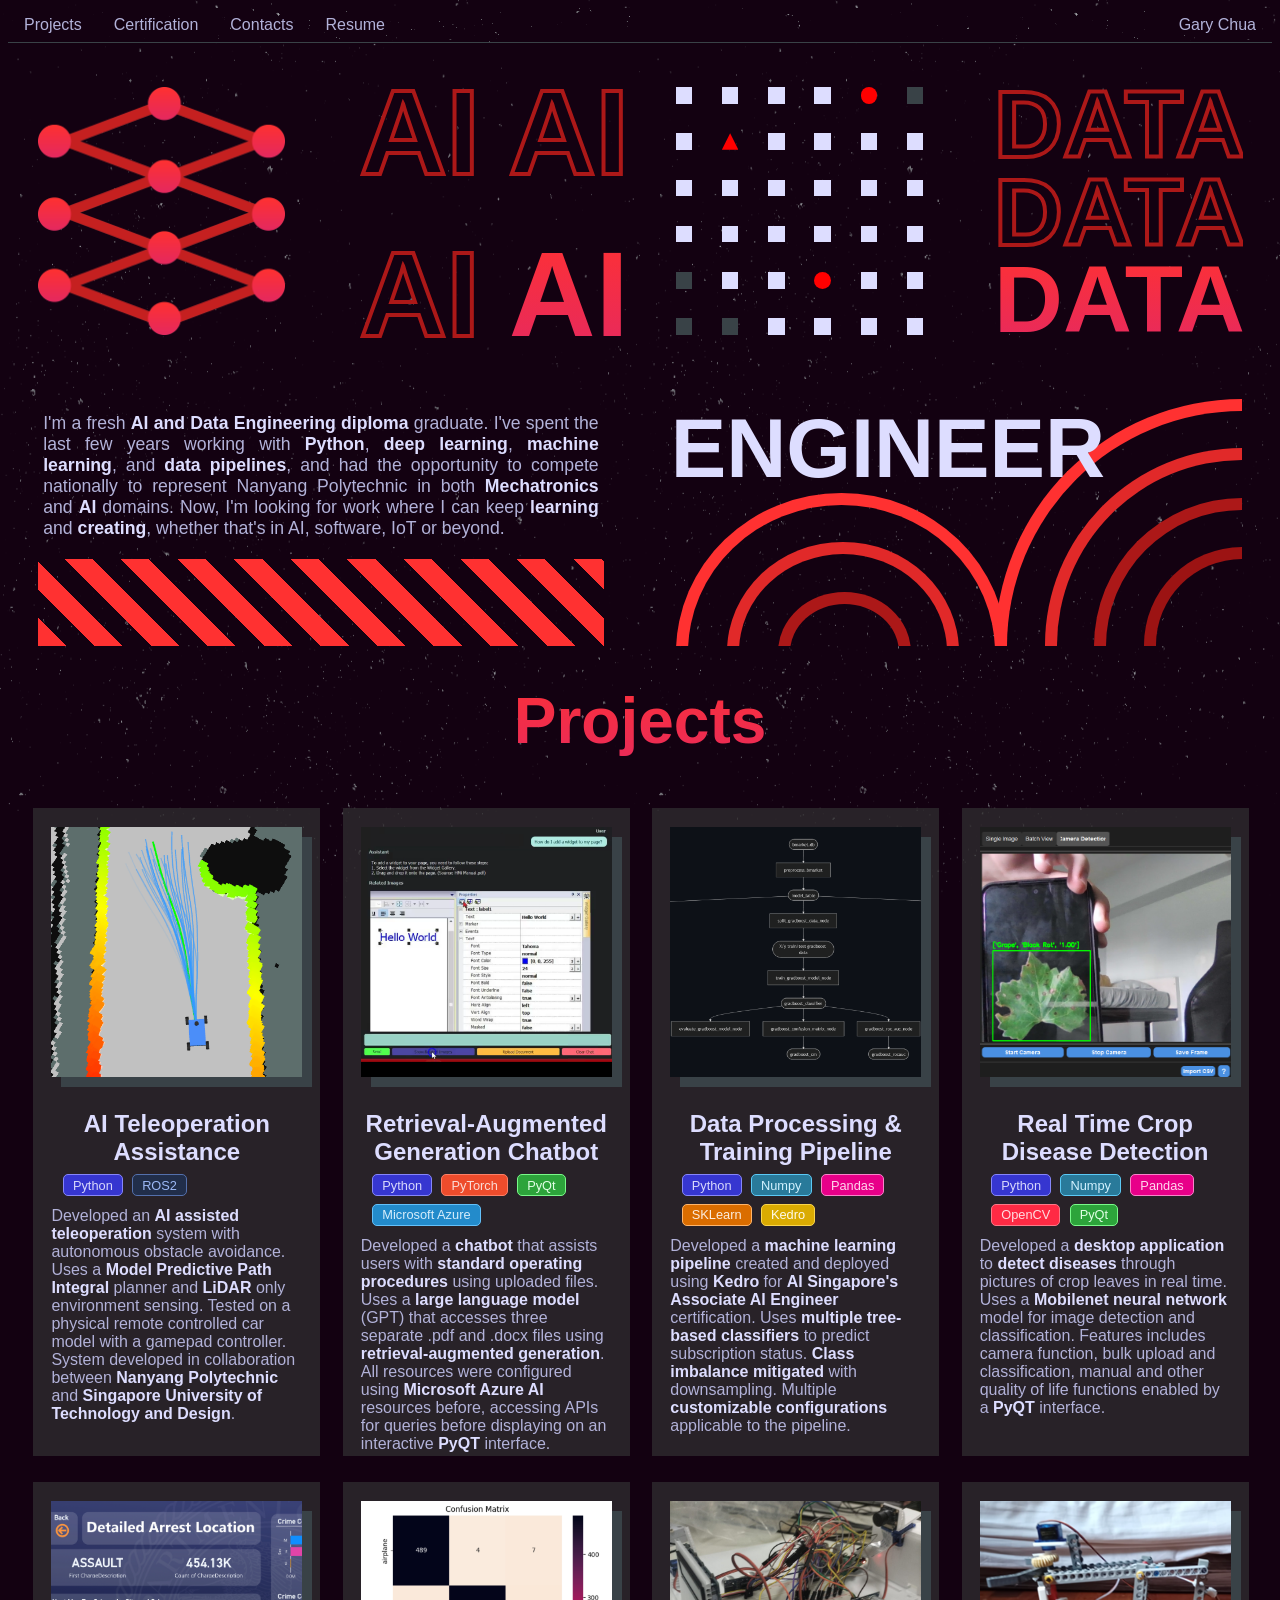
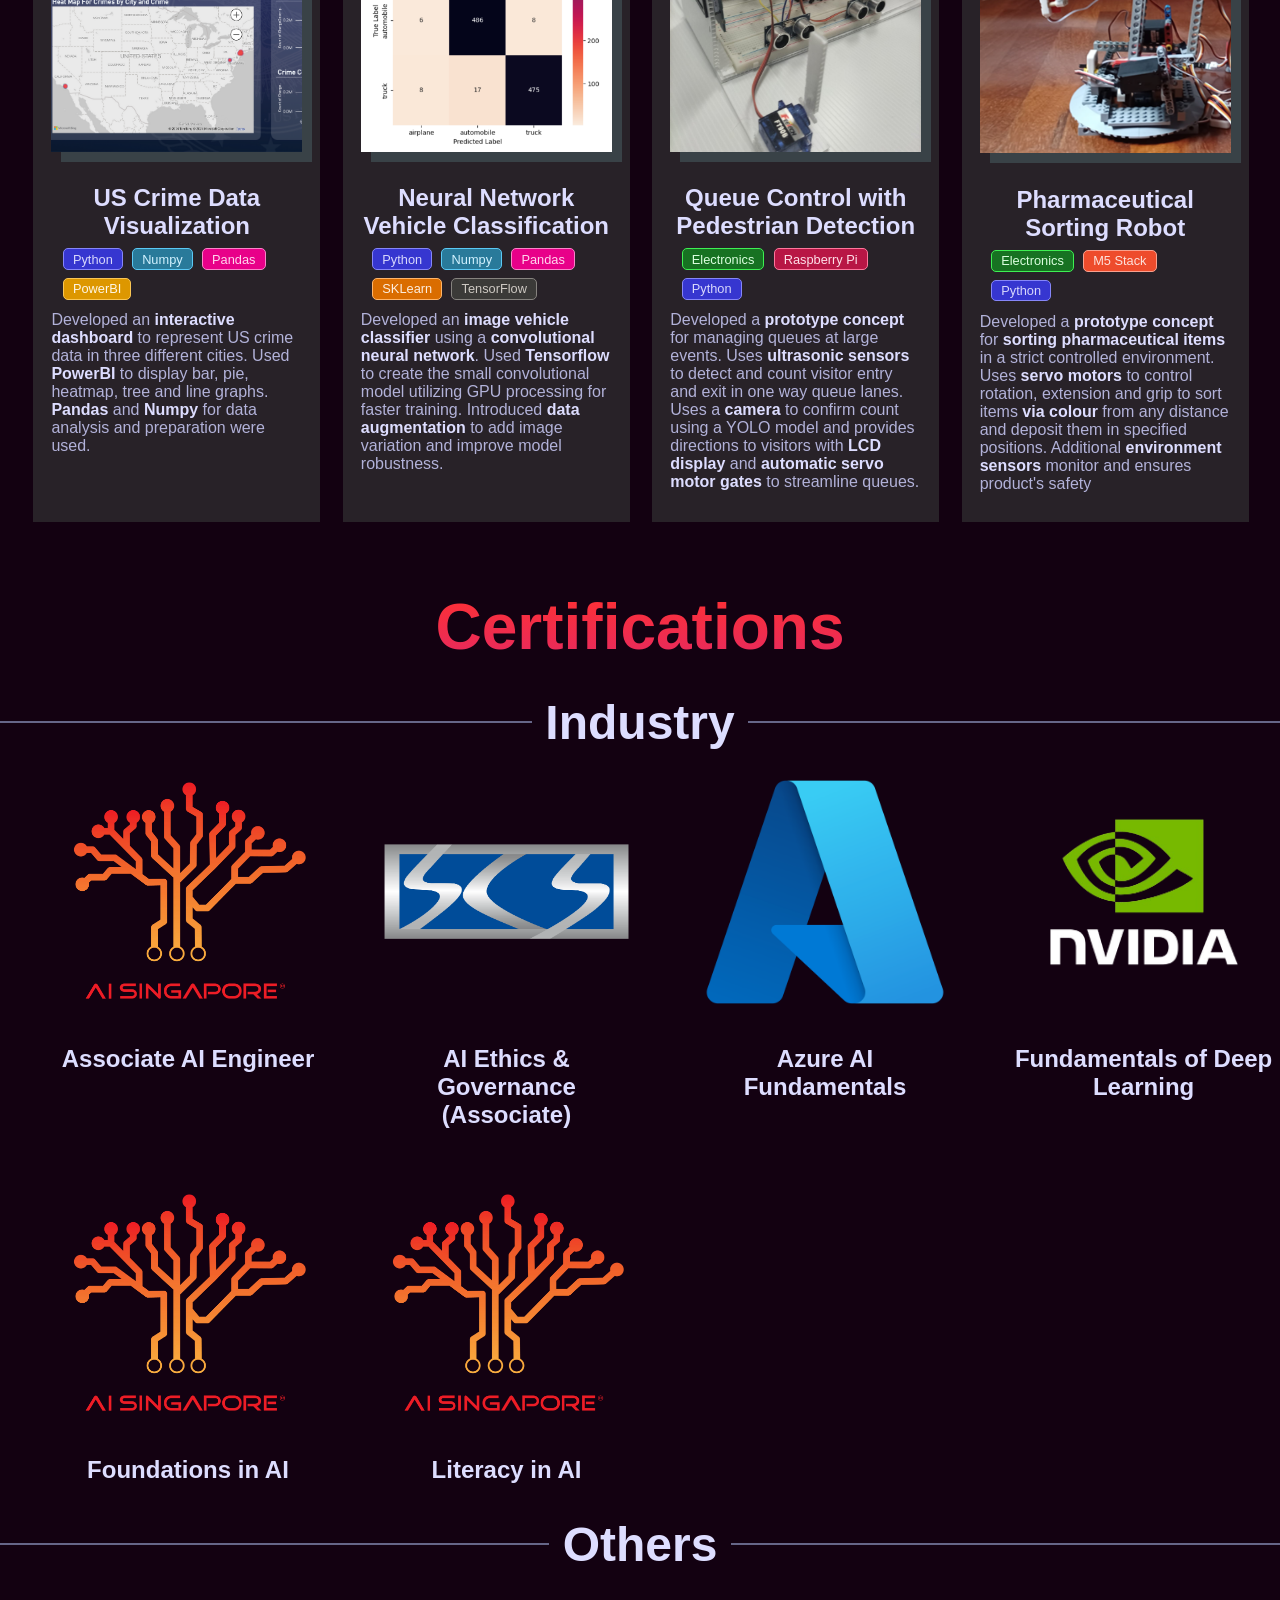
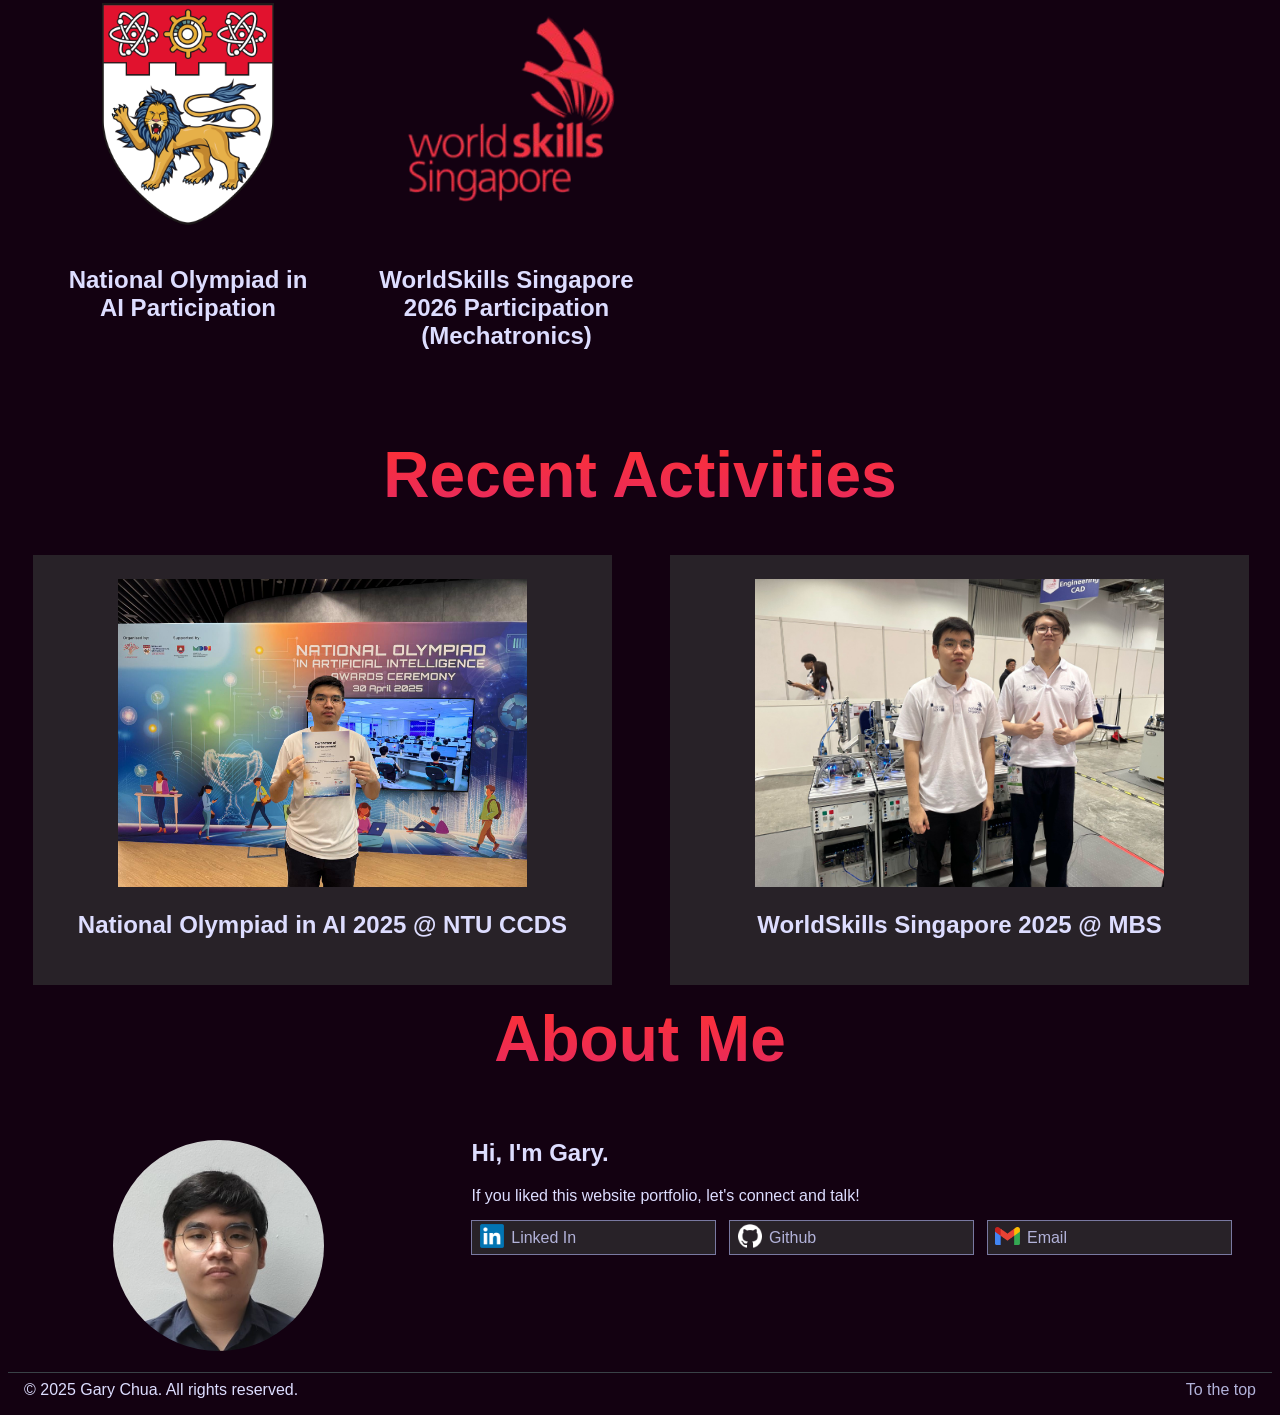
==== index.html @ f2dd89a0 "Fix non functional animations 2" ====
<!DOCTYPE html>
<html lang="en">
<head>
    <meta charset="UTF-8">
    <meta name="viewport" content="width=device-width, initial-scale=1.0">
    <link rel="stylesheet" type="text/css" href="https://Gary1E2.github.io/css/style.css">
    <title>Portfolio</title>
</head>
<body>
    <!-- ========== MENU ========== -->
    <header>
        <ul>
            <li><a href="#projects">Projects</a></li>
            <li><a href="#certification">Certification</a></li>
            <li><a href="#about">Contacts</a></li>
            <li><a href="Resume.pdf">Resume</a></li>
            <li class="nav-decor">Gary Chua</li>
        </ul>
    </header>

    <!-- ========== LANDING ========== -->
    <section class="landing" id="toppage">
        <div class="landing-square">
            <img src="assets/AIDataLogo.png" alt="Custom AI and data logo">
        </div>

        <div class="landing-square">
            <div><b>AI</b><b> AI</b></div>
            <div><b>AI</b><b class="red-letter-fill"> AI</b></div>
        </div>

        <div class="landing-square">
            <div></div><div></div><div></div><div></div><div></div><div></div>
            <div></div><div></div><div></div><div></div><div></div><div></div>
            <div></div><div></div><div></div><div></div><div></div><div></div>
            <div></div><div></div><div></div><div></div><div></div><div></div>
            <div></div><div></div><div></div><div></div><div></div><div></div>
            <div></div><div></div><div></div><div></div><div></div><div></div>
        </div>

        <div class="landing-square">
            <div><b>DATA</b></div>
            <div><b>DATA</b></div>
            <div><b class="red-letter-fill">DATA</b></div>
        </div>

        <div class="landing-rect statement-rect">
            <div class="statement">
                <!-- I'M A FRESH AI AND DATA ENGINEERING DIPLOMA GRADUATE. I've SPENT THE LAST FEW YEARS WORKING WITH PYTHON,
                DEEP LEARNING, MACHINE LEARNING, AND DATA PIPELINES, AND HAD THE OPPORTUNITY TO COMPETE NATIONALLY TO REPRESENT
                NANYANG POLYTECHNIC IN BOTH MECHATRONICS AND AI DOMAINS. NOW, I'M LOOKING FOR WORK WHERE I CAN KEEP LEARNING AND
                CREATING WHETHER THAT'S IN AI, SOFTWARE, IOT OR BEYOND. -->
                I'm a fresh <b>AI and Data Engineering diploma</b> graduate. I've spent the last few years 
                working with <b>Python</b>, <b>deep learning</b>, <b>machine learning</b>, and <b>data 
                pipelines</b>, and had the opportunity to compete nationally to represent Nanyang Polytechnic 
                in both <b>Mechatronics</b> and <b>AI</b> domains. Now, I'm looking for work where I can keep 
                <b>learning</b> and <b>creating</b>, whether that's in AI, software, IoT or beyond.
            </b>
            </div>
            <div class="red-striped"></div>
        </div>

        <div class="landing-rect title-rect">
            <div class="title">
                <b>ENGINEER</b>
            </div>
            <div class="red-circle-large"></div>
            <div class="red-circle-large"></div>
            <div class="red-circle-large"></div>
            <div class="red-circle-large"></div>

            <div class="red-circle-small"><div></div></div>
            <div class="red-circle-small"><div></div></div>
            <div class="red-circle-small"><div></div></div>
        </div>
    </section>

    <!-- ========== PROJECTS ========== -->
    <h1 class="project-header" id="projects">Projects</h1>
    <section class="project-list">
        <div class="project-card">
            <div class="card-img">
                <img src="assets/SUTDProject.png" alt="project x">
            </div>
            <h2>
                AI Teleoperation Assistance
            </h2>
            <div class=skill-list>
                <div class="python">Python</div>
                <div class="ros2">ROS2</div>
            </div>
            <div class="card-desc">
                Developed an <b>AI assisted teleoperation</b> system with autonomous obstacle avoidance. 
                Uses a <b>Model Predictive Path Integral</b> planner and <b>LiDAR</b> only environment sensing. 
                Tested on a physical remote controlled car model with a gamepad controller. 
                System developed in collaboration between <b>Nanyang Polytechnic</b> and <b>Singapore University 
                of Technology and Design</b>. 
            </div>
        </div>

        <div class="project-card">
            <div class="card-img">
                <img src="assets/AIEPProject.png" alt="project x">
            </div>
            <h2>
                Retrieval-Augmented Generation Chatbot
            </h2>
            <div class=skill-list>
                <div class="python">Python</div>
                <div class="torch">PyTorch</div>
                <div class="pyqt">PyQt</div>
                <div class="azure">Microsoft Azure</div>
            </div>
            <div class="card-desc">
                Developed a <b>chatbot</b> that assists users with <b>standard operating procedures</b> using uploaded 
                files. Uses a <b>large language model</b> (GPT) that accesses three separate .pdf and 
                .docx files using <b>retrieval-augmented generation</b>. All resources were 
                configured using <b>Microsoft Azure AI</b> resources before, accessing APIs for queries 
                before displaying on an interactive <b>PyQT</b> interface.
            </div>
        </div>

        <div class="project-card">
            <div class="card-img">
                <img src="assets/CAIEProject.png" alt="project x">
            </div>
            <h2>
                Data Processing & Training Pipeline
            </h2>
            <div class=skill-list>
                <div class="python">Python</div>
                <div class="numpy">Numpy</div>
                <div class="pandas">Pandas</div>
                <div class="sklearn">SKLearn</div>
                <div class="kedro">Kedro</div>
            </div>
            <div class="card-desc">
                Developed a <b>machine learning pipeline</b> created and deployed using <b>Kedro</b> for <b>AI Singapore's 
                Associate AI Engineer</b> certification. Uses <b>multiple tree-based classifiers</b> to predict 
                subscription status. <b>Class imbalance mitigated</b> with downsampling. Multiple <b>customizable 
                configurations</b> applicable to the pipeline.
            </div>
        </div>

        <div class="project-card">
            <div class="card-img">
                <img src="assets/CVProject.png" alt="project x">
            </div>
            <h2>
                Real Time Crop Disease Detection
            </h2>
            <div class=skill-list>
                <div class="python">Python</div>
                <div class="numpy">Numpy</div>
                <div class="pandas">Pandas</div>
                <div class="opencv">OpenCV</div>
                <div class="pyqt">PyQt</div>
            </div>
            <div class="card-desc">
                Developed a <b>desktop application</b> to <b>detect diseases</b> through pictures of crop leaves in real time. 
                Uses a <b>Mobilenet neural network</b> model for image detection and classification. Features includes camera function, 
                bulk upload and classification, manual and other quality of life functions enabled by a <b>PyQT</b> interface.
            </div>
        </div>

        <div class="project-card">
            <div class="card-img">
                <img src="assets/DPVProject.png" alt="project x">
            </div>
            <h2>
                US Crime Data Visualization
            </h2>
            <div class=skill-list>
                <div class="python">Python</div>
                <div class="numpy">Numpy</div>
                <div class="pandas">Pandas</div>
                <div class="powerbi">PowerBI</div>
            </div>
            <div class="card-desc">
                Developed an <b>interactive dashboard</b> to represent US crime data in three different cities. Used <b>PowerBI</b> to 
                display bar, pie, heatmap, tree and line graphs. <b>Pandas</b> and <b>Numpy</b> for data analysis and preparation were 
                used.
            </div>
        </div>

        <div class="project-card">
            <div class="card-img">
                <img src="assets/DLProject.png" alt="project x">
            </div>
            <h2>
                Neural Network Vehicle Classification
            </h2>
            <div class=skill-list>
                <div class="python">Python</div>
                <div class="numpy">Numpy</div>
                <div class="pandas">Pandas</div>
                <div class="sklearn">SKLearn</div>
                <div class="tensor">TensorFlow</div>
            </div>
            <div class="card-desc">
                Developed an <b>image vehicle classifier</b> using a <b>convolutional neural network</b>. Used <b>Tensorflow</b> to 
                create the small convolutional model utilizing GPU processing for faster training. Introduced <b>data augmentation</b>  
                to add image variation and improve model robustness.
            </div>
        </div>

        <div class="project-card">
            <div class="card-img">
                <img src="assets/IOTAProject.jpeg" alt="project x">
            </div>
            <h2>
                Queue Control with Pedestrian Detection
            </h2>
            <div class=skill-list>
                <div class="electronics">Electronics</div>
                <div class="raspberrypi">Raspberry Pi</div>
                <div class="python">Python</div>
            </div>
            <div class="card-desc">
                Developed a <b>prototype concept</b> for managing queues at large events. Uses <b>ultrasonic sensors</b> to detect 
                and count visitor entry and exit in one way queue lanes. Uses a <b>camera</b> to confirm count using a YOLO model and 
                provides directions to visitors with <b>LCD display</b> and <b>automatic servo motor gates</b> to streamline queues.
            </div>
        </div>

        <div class="project-card">
            <div class="card-img">
                <img src="assets/EExploreProject.png" alt="project x">
            </div>
            <h2>
                Pharmaceutical Sorting Robot
            </h2>
            <div class=skill-list>
                <div class="electronics">Electronics</div>
                <div class="m5stack">M5 Stack</div>
                <div class="python">Python</div>
            </div>
            <div class="card-desc">
                Developed a <b>prototype concept</b> for <b>sorting pharmaceutical items</b> in a strict controlled environment. Uses 
                <b>servo motors</b> to control rotation, extension and grip to sort items <b>via colour</b> from any distance and deposit 
                them in specified positions. Additional <b>environment sensors</b> monitor and ensures product's safety
            </div>
        </div>
    </section>

    <!-- ========== CERTIFICATES ========== -->
    <h1 class="cert-header" id="certification">Certifications</h1>

    <h4 class="cert-header2"> Industry </h4>
    <section class="cert-list">
        <div class="cert">
            <div class="cert-img"><img src="assets/AISingaporeLogo.png" alt="AI Singapore Logo"></div>
            <h2 class="cert-name">Associate AI Engineer</h2>
        </div>
        <div class="cert">
            <div class="cert-img"><img src="assets/SCSLogo.png" alt="Singapore Computer Society Logo"></div>
            <h2 class="cert-name">AI Ethics & Governance (Associate)</h2>
        </div>
        <div class="cert">
            <div class="cert-img"><img src="assets/MicrosoftAzureLogo.png" alt="Microsoft Azure Logo"></div>
            <h2 class="cert-name">Azure AI Fundamentals</h2>
        </div>
        <div class="cert">
            <div class="cert-img"><img src="assets/NvidiaLogo.png" alt="Nvidia Logo"></div>
            <h2 class="cert-name">Fundamentals of Deep Learning</h2>
        </div>
        <div class="cert">
            <div class="cert-img"><img src="assets/AISingaporeLogo.png" alt="AI Singapore Logo"></div>
            <h2 class="cert-name">Foundations in AI</h2>
        </div>
        <div class="cert">
            <div class="cert-img"><img src="assets/AISingaporeLogo.png" alt="AI Singapore Logo"></div>
            <h2 class="cert-name">Literacy in AI</h2>
        </div>
    </section>

    <h4 class="cert-header2"> Others </h4>
    <section class="cert-list">
        <div class="cert">
            <div class="cert-img"><img src="assets/NTULogo.png" alt="Nanyang Technological University Logo"></div>
            <h2 class="cert-name">National Olympiad in AI Participation</h2>
        </div>
        <div class="cert">
            <div class="cert-img"><img src="assets/WSSLogo.png" alt="WorldSkills Singapore Logo"></div>
            <h2 class="cert-name">WorldSkills Singapore 2026 Participation (Mechatronics)</h2>
        </div>
    </section>

    <h1 class="activity-header" id="Events">Recent Activities</h1>
    <section class="activities">
        <div class="activity">
            <div class="activity-img"><img src="assets/NOAI2025.jpg" alt="National Olympiad in AI Photo Taking"></div>
            <h2 class="activity-name">National Olympiad in AI 2025 @ NTU CCDS</h2>
        </div>
        <div class="activity">
            <div class="activity-img"><img src="assets/WSS2025.jpeg" alt="WorldSkills Singapore 2025 Photo Taking"></div>
            <h2 class="activity-name">WorldSkills Singapore 2025 @ MBS</h2>
        </div>
    </section>

    <!-- ========== ABOUT ME ========== -->
    <h1 class="about-header" id="about">About Me</h1>
    <section class="about">
        <div class="face"><div class="face-img"><img src='assets/Gary.jpeg' alt="My face :>"></div></div>
        <div class="personal">
            <div><h1>Hi, I'm Gary.</h1>
            If you liked this website portfolio, let's connect and talk!
            </div>
            <div class="contacts">
                <div class="contact">
                    <a href="https://www.linkedin.com/in/gary-chua-73b66030a/"><div class="contact-item">
                        <div class="contact-img"><img src="assets/LinkedInLogo.png" alt="My LinkedIn Profile"></div>
                        <div class="contact-info">Linked In</div>
                    </div></a>
                </div>
                <div class="contact">
                    <a href="https://github.com/Gary1E2"><div class="contact-item">
                        <div class="contact-img"><img src="assets/GithubLogo.png" alt="My Github Profile"></div>
                        <div class="contact-info">Github</div>
                    </div></a>
                </div>
                <div class="contact">
                    <a href="mailto:1e2.gary.chua@gmail.com"><div class="contact-item">
                        <div class="contact-img"><img src="assets/GmailLogo.png" alt="My Email"></div>
                        <div class="contact-info">Email</div>
                    </div></a>
                </div>
            </div>
        </div>
    </section>

    <!-- ========== FOOTER ========== -->
    <footer>
        <ul>
            <li class="nav-decor">© 2025 Gary Chua. All rights reserved.</li>
            <li><a href="#toppage">To the top</a></li>
        </ul>
    </footer>
</body>
</html>
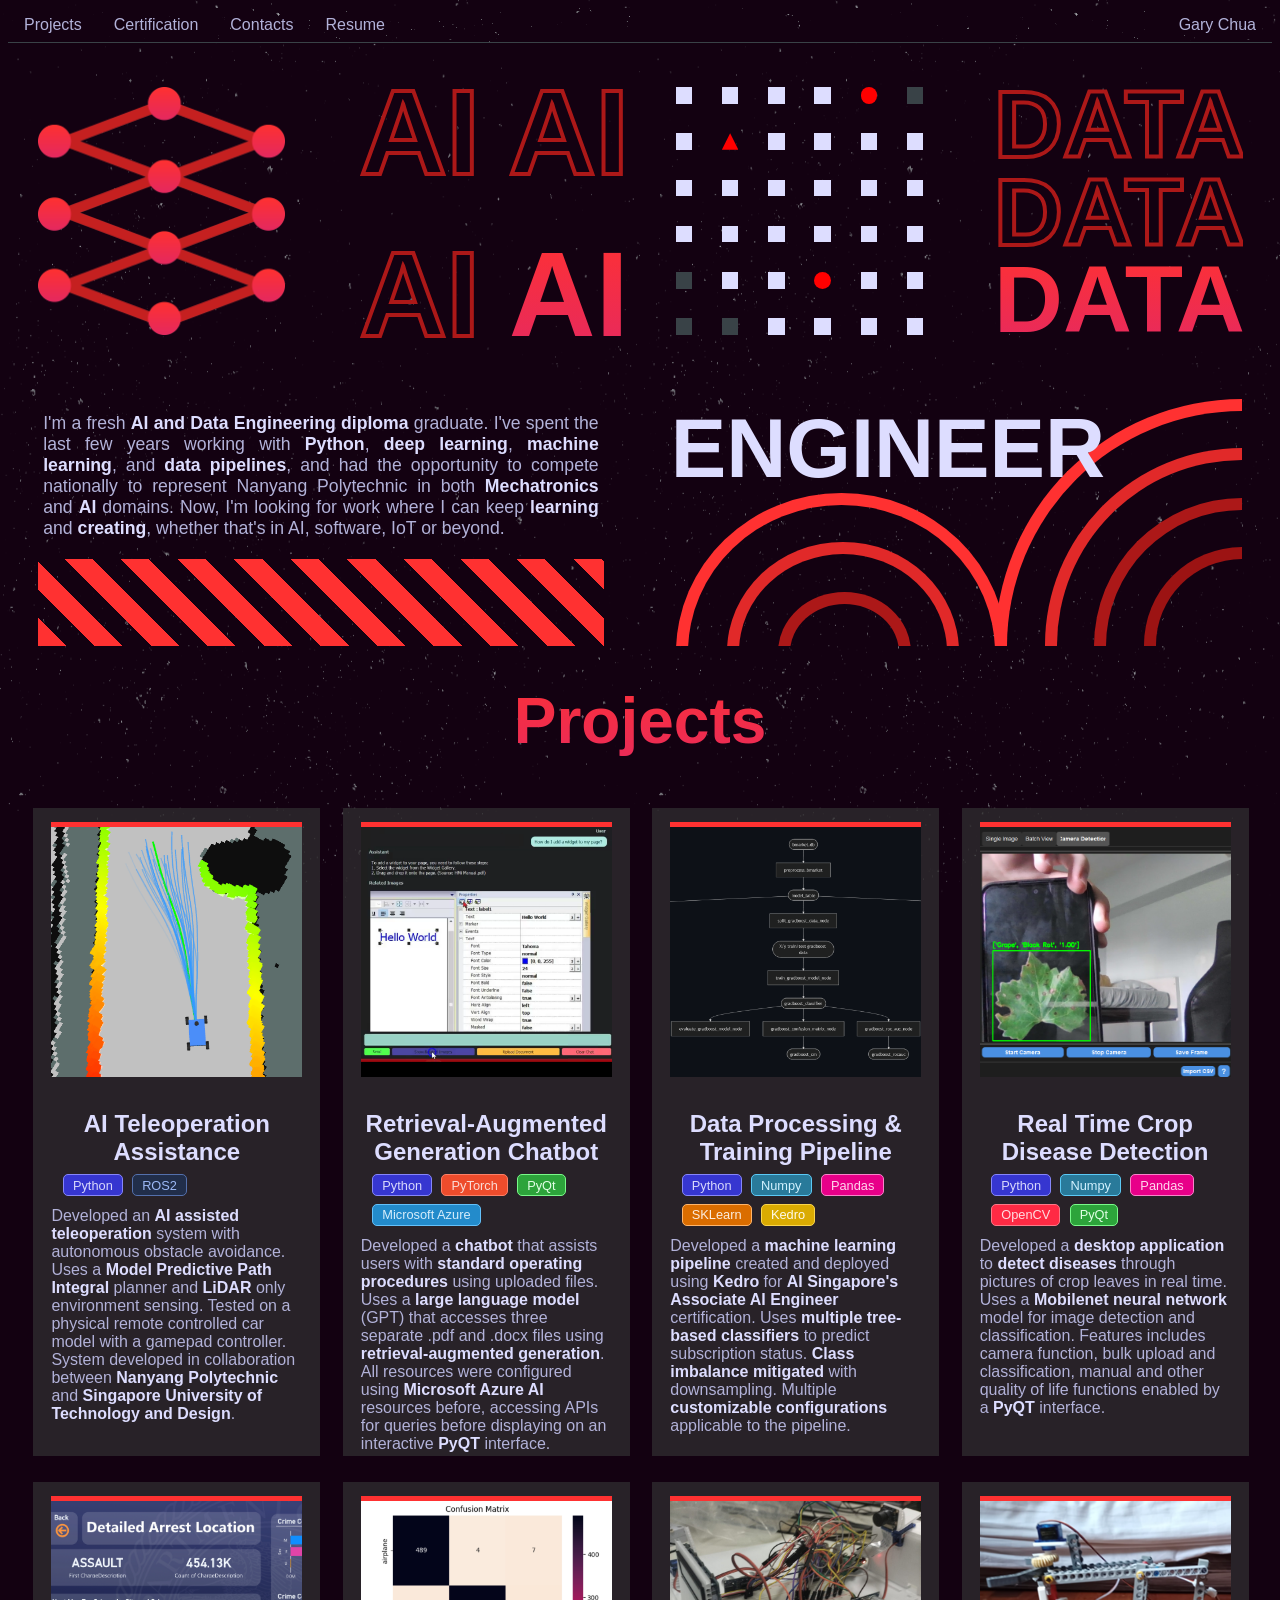
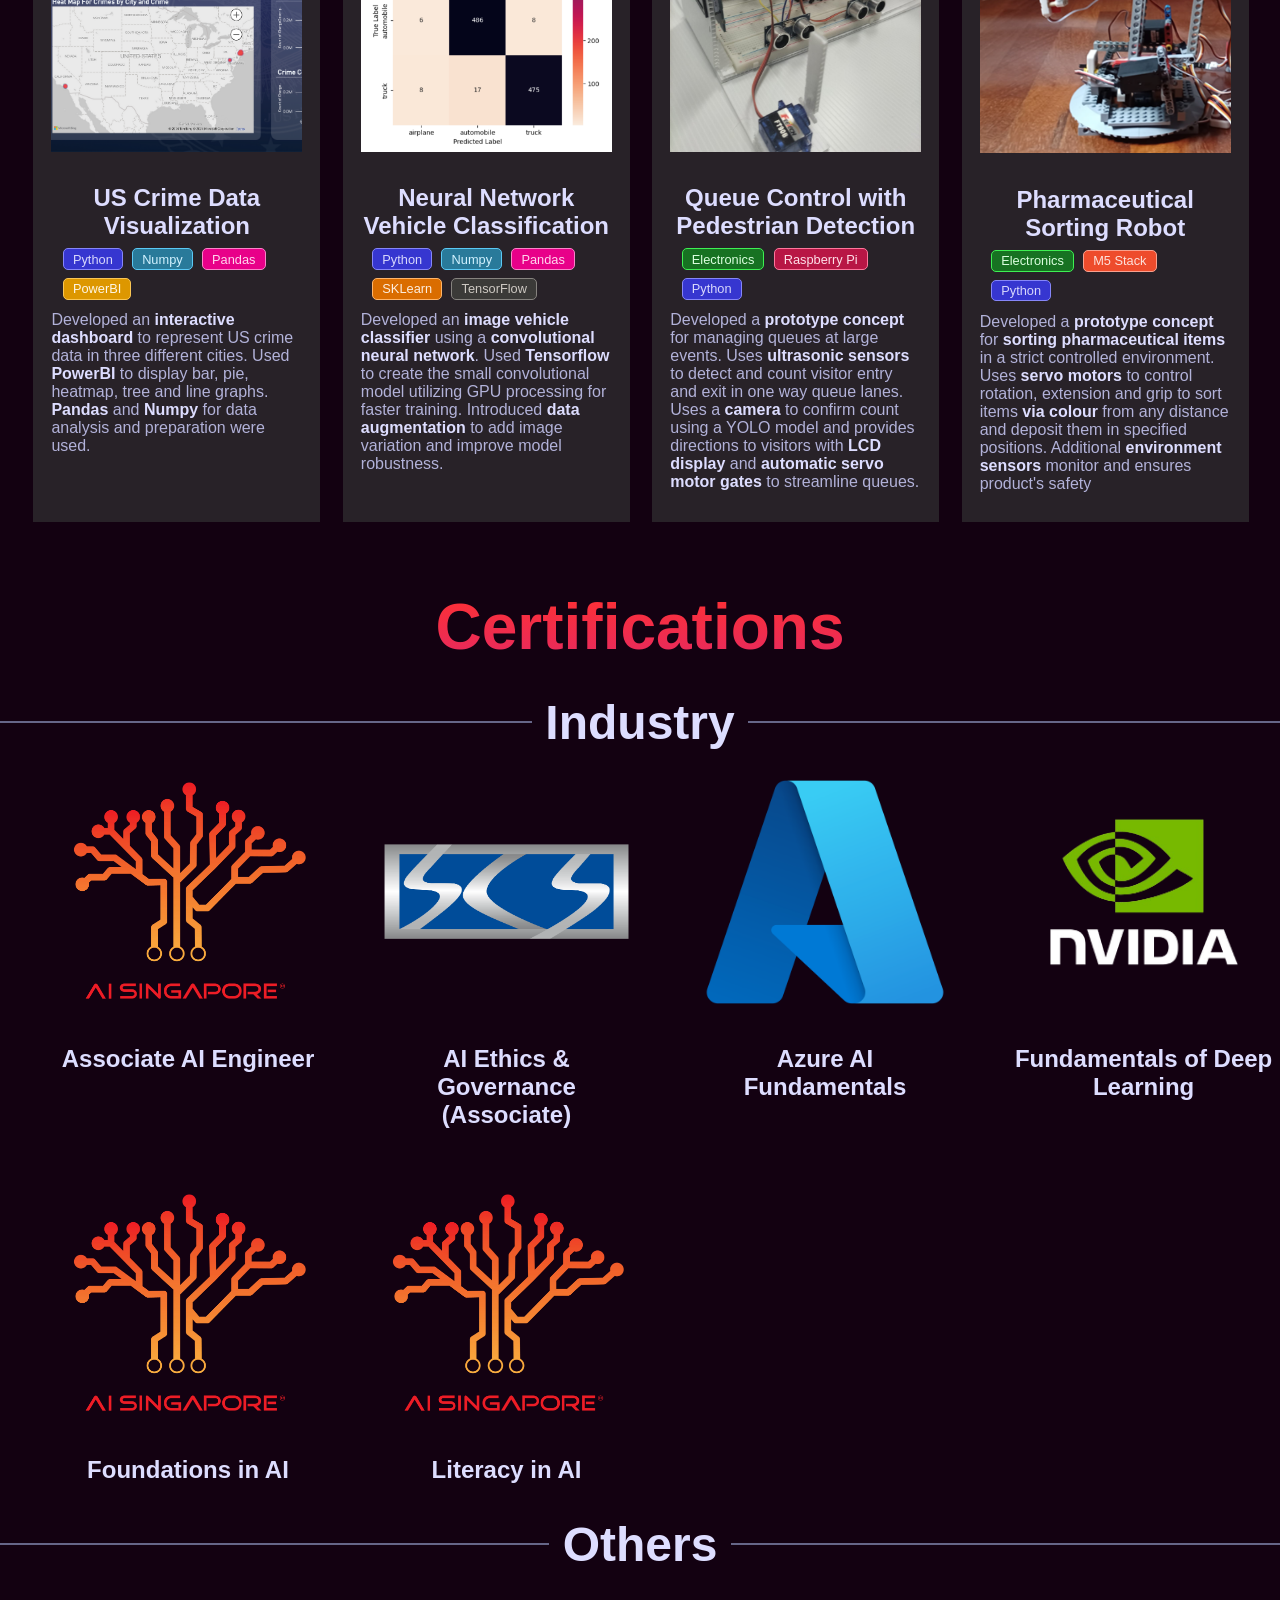
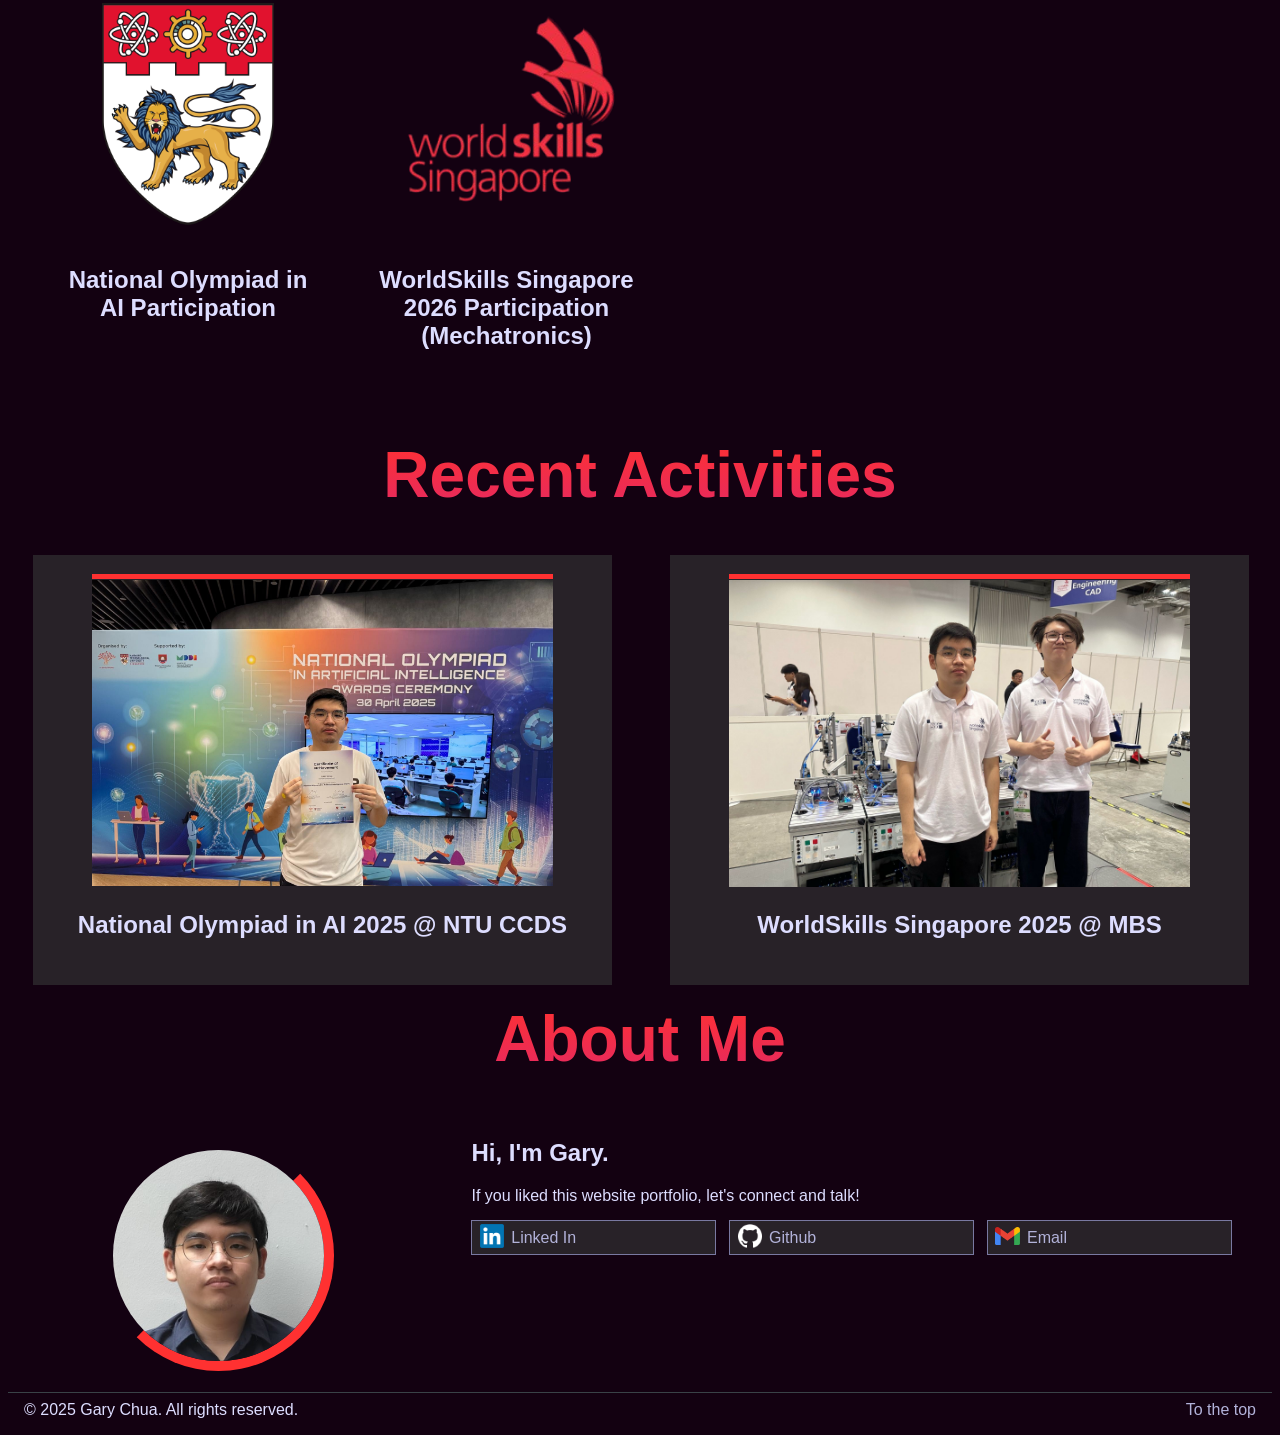
==== commit da97173f: "Modify visual elements, Add new animations" ====
--- a/index.html
+++ b/index.html
@@ -3,7 +3,7 @@
 <head>
     <meta charset="UTF-8">
     <meta name="viewport" content="width=device-width, initial-scale=1.0">
-    <link rel="stylesheet" type="text/css" href="https://Gary1E2.github.io/css/style.css">
+    <link rel="stylesheet" type="text/css" href="css/style.css">
     <title>Portfolio</title>
 </head>
 <body>
--- a/css/style.css
+++ b/css/style.css
@@ -0,0 +1,819 @@
+* {
+    font-family: Helvetica, sans-serif, Arial;
+}
+
+@keyframes animatedBackground {
+	0% {
+		background-position: 0% 0%
+	}
+	100% {
+		background-position: 100vw -100vw
+	}
+}
+
+body {
+    padding: 0 0 0 0;
+    background: url('../assets/stardust.png') repeat #130111;
+    background-repeat: round;
+    background-attachment: fixed;
+    color: #DDDDFF;
+    overflow-x: hidden;
+    animation: animatedBackground 100s infinite linear;
+    /* border: red 1px dashed; */
+}
+
+/* ========== STYLE THIS LATER ========== */
+h1 {
+    text-align: center;
+}
+
+/* ========== HEADER ========== */
+header {
+    position: sticky;
+    background: url('../assets/stardust.png') repeat #130111;
+    animation: animatedBackground 100s infinite linear;
+    /* background-attachment: fixed; */
+    z-index: 1;
+    top: 0;
+}
+
+header ul {
+    list-style-type: none;
+    margin: 0;
+    padding: 0;
+    display: flex;
+    border-bottom: 1px #394247 solid;
+}
+
+header ul li {
+    /* border: 1px green solid; */
+    color: #b2b2d9;
+}
+
+header ul li:last-child {
+    margin-left: auto;
+    /* border: pink 1px dashed; */
+}
+
+header ul li a {
+    display: block;
+    padding: 0.5em 1em;
+    text-decoration: none;
+    transition: all 0.3s ease;
+    color: #b2b2d9;
+}
+
+header ul li a:hover {
+    transition: all 0.3s ease;
+    background-color: #aa313155;
+}
+
+.nav-decor {
+    padding: 0.5em 1em;
+}
+
+/* ========== LANDING ========== */
+.landing {
+    /* border: red 1px dashed; */
+    padding: 0;
+    height: auto;
+    place-content: center;
+    display: grid;
+    grid-template-columns: repeat(4, 1fr);
+    grid-template-rows: repeat(2, 1fr);
+    padding: 6% 3%;
+    gap: 12% 6%;
+}
+
+.landing-square {
+    /* border: green 1px solid; */
+    width: 100%;
+    aspect-ratio: 1 / 1;
+}
+
+.red-letter-fill {
+    color: #ff3131;
+    background: linear-gradient(to top, #e52961, #ff3131); 
+    -webkit-text-fill-color: transparent; 
+    -webkit-background-clip: text;
+}
+
+@keyframes landingdown {
+  from {
+    transform: translateY(-200%);
+  }
+  to {
+    transform: translateX(0);
+  }
+}
+
+@keyframes landingup {
+  from {
+    transform: translateY(100%);
+    opacity: 0;
+  }
+  to {
+    transform: translateX(0);
+  }
+}
+
+@keyframes landingright {
+  from {
+    transform: translateX(-200%);
+  }
+  to {
+    transform: translateX(0);
+  }
+}
+
+@keyframes landingleft {
+  from {
+    transform: translateX(200%);
+  }
+  to {
+    transform: translateX(0);
+  }
+}
+
+/* ===== (SQR 1) LOGO ===== */
+.landing-square:nth-child(1) {
+    object-fit: contain;
+    animation: landingright 0.5s ease;
+    animation-delay: 2.5s;
+    animation-fill-mode: backwards;
+}
+
+.landing-square:nth-child(1) img {
+    width: 100%;
+    display: block;
+}
+
+/* ===== (SQR 2) AI ===== */
+.landing-square:nth-child(2) b:not(.red-letter-fill) {
+    color:#9c1313;
+    -webkit-text-fill-color: #00000000;
+    -webkit-text-stroke: 4px #ac1818;
+}
+
+.landing-square:nth-child(2) {
+    container-type: inline-size;
+    display: grid;
+    grid-template-rows: auto;
+    row-gap: 28%;
+    animation: landingdown 0.5s ease;
+    animation-delay: 0.5s;
+    animation-fill-mode: backwards;
+}
+
+.landing-square:nth-child(2) div {
+    text-align: justify;
+    font-size: 48.5cqi;
+    /* overflow: hidden; */
+    word-spacing: -15%;
+    text-indent: 1%;
+    line-height: 76%;
+    white-space: nowrap;
+}
+
+/* ===== (SQR 3) GRID ===== */
+.landing-square:nth-child(3) {
+    /* border: green 1px solid; */
+    display: grid;
+    grid-template-columns: repeat(6, 1fr);
+    grid-template-rows: repeat(6, 1fr);
+    gap: 12%;
+    animation: landingdown 0.5s ease;
+    animation-delay: 3s;
+    animation-fill-mode: backwards;
+}
+
+.landing-square:nth-child(3) div {
+    background-color: #DDDDFF;
+}
+
+.landing-square:nth-child(3) div:nth-child(5) {
+    background-color: red;
+    border-radius: 100%;
+}
+
+.landing-square:nth-child(3) div:nth-child(8) {
+    background-color: red;
+    clip-path: polygon(50% 0%, 0% 100%, 100% 100%);
+}
+
+.landing-square:nth-child(3) div:nth-child(28) {
+    background-color: red;
+    border-radius: 100%;
+}
+
+.landing-square:nth-child(3) div:nth-child(6) { background-color: #394247; }
+.landing-square:nth-child(3) div:nth-child(25) { background-color: #394247; }
+.landing-square:nth-child(3) div:nth-child(31) { background-color: #394247; }
+.landing-square:nth-child(3) div:nth-child(32) { background-color: #394247; }
+
+/* ===== (SQR 4) DATA ===== */
+.landing-square:nth-child(4) {
+    container-type: inline-size;
+    display: grid;
+    grid-template-rows: auto;
+    row-gap: 6%;
+    animation: landingup 0.5s ease;
+    animation-delay: 1s;
+    animation-fill-mode: backwards;
+}
+
+.landing-square:nth-child(4) div {
+    text-align: justify;
+    font-size: 38.5cqi;
+    overflow: hidden;
+    text-indent: -2%;
+    line-height: 78%;
+}
+
+.landing-square:nth-child(4) b:not(.red-letter-fill) {
+    color:#9c1313;
+    -webkit-text-fill-color: #00000000;
+    -webkit-text-stroke: 4px #ac1818;
+}
+
+/* ===== (RECT 1) STATEMENT ====== */
+.statement-rect {
+    animation: landingright 0.5s ease;
+    animation-delay: 2s;
+    animation-fill-mode: backwards;
+}
+
+.landing-rect {
+    /* border: green 1px solid; */
+    width: 100%;
+    grid-column: span 2;
+    aspect-ratio: 103 / 45;
+    position: relative;
+    object-fit: cover;
+}
+
+.statement {
+    padding: 2.5% 2%;
+    /* border: green 1px dashed; */
+    font-size: 1.38cqi;
+    text-align: justify;
+    margin: 0 -1% 0 -1%;
+    color: #b2b2d9;
+}
+
+.statement b {
+    color: #DDDDFF;
+}
+
+.red-striped {
+    /* border: green 1px dashed; */
+    background: repeating-linear-gradient(
+        45deg,
+        #ff3131,
+        #ff3131 20px,
+        transparent 20px,
+        transparent 40px
+    );
+    height: 35%;
+    width: 100%;
+    position: absolute;
+    bottom: 0;
+    left: 0;
+
+}
+
+/* ===== (RECT 2) ENGINEER ====== */
+.title-rect {
+    animation: landingleft 0.5s ease;
+    animation-delay: 1.5s;
+    animation-fill-mode: backwards;
+}
+
+.title {
+    padding: 0.5% 2%;
+    position: relative;
+    /* border: green 1px dashed; */
+    font-size: 6.5cqi;
+    text-indent: -3%;
+    z-index: 1;
+}
+
+/* LARGE CIRCLES */
+.red-circle-large {
+    position: absolute;
+    aspect-ratio: 1 / 1;
+    border-top-left-radius: 100%;
+    right: 0;
+    bottom: 0;
+}
+
+:nth-child(1 of .red-circle-large) {
+    height: 95%;
+    border-top: #ff3131 12px solid;
+    border-left: #ff3131 12px solid;
+}
+
+:nth-child(2 of .red-circle-large) {
+    height: 75%;
+    border-top: #e12929 12px solid;
+    border-left: #e12929 12px solid;
+}
+
+:nth-child(3 of .red-circle-large) {
+    height: 55%;
+    border-top: #ac1818 12px solid;
+    border-left: #ac1818 12px solid;
+}
+
+:nth-child(4 of .red-circle-large) {
+    height: 35%;
+    border-top: #9c1313 12px solid;
+    border-left: #9c1313 12px solid;
+}
+
+/* SMALL CIRCLES */
+.red-circle-small {
+    position: absolute;
+    overflow: hidden;
+    bottom: 0;
+}
+
+:nth-child(1 of .red-circle-small) {
+    height: 62%;
+    right: 41.5%;
+}
+
+:nth-child(2 of .red-circle-small) {
+    height: 42%;
+    right: 50%;
+}
+
+:nth-child(3 of .red-circle-small) {
+    height: 22%;
+    right: 58.5%;
+}
+
+.red-circle-small div {
+    position: relative;
+    height: 200%;
+    aspect-ratio: 1 / 1;
+    border-top-left-radius: 100%;
+    border-top-right-radius: 100%;
+}
+
+:nth-child(1 of .red-circle-small) div {
+    border-top: #ff3131 12px solid;
+    border-left: #ff3131 12px solid;
+    border-right: #ff3131 12px solid;
+}
+
+:nth-child(2 of .red-circle-small) div {
+    border-top: #e12929 12px solid;
+    border-left: #e12929 12px solid;
+    border-right: #e12929 12px solid;
+}
+
+:nth-child(3 of .red-circle-small) div {
+    border-top: #ac1818 12px solid;
+    border-left: #ac1818 12px solid;
+    border-right: #ac1818 12px solid;
+}
+
+
+/* ========== PROJECTS ========== */
+/* ========================== FIX THE SPACING/MARGIN ========================== */
+.project-header {
+    color: #ff3131;
+    background: linear-gradient(to top, #e52961, #ff3131); 
+    -webkit-text-fill-color: transparent; 
+    -webkit-background-clip: text;
+    margin: -2.5% 0 2% 0;
+    padding: 2% 0;
+    font-size: 4em;
+}
+
+.project-list {
+    display: grid;
+    grid-template-columns: repeat(4, 1fr);
+    gap: 2%;
+    padding: 0 2% 2% 2%;
+    /* border: green 1px solid; */
+}
+
+.project-list b {
+    color: #DDDDFF;
+}
+
+.project-card {
+    /* border: green 1px solid; */
+    width: 100%;
+    overflow: hidden;
+    /* place-items: center; */
+    background: #333333AA;
+    border: #00000000 1.5px solid;
+    transition: all 0.3s ease;
+}
+    
+.project-card:hover {
+    transition: all 0.3s ease;
+    transform: translateY(-2%) translateX(-4%);
+    background: #77555555;
+    /* border: #aa3131 1.5px solid; */
+    box-shadow: #ff3131AA 5px 5px, #e12929AA 10px 10px;
+}
+
+.project-card h2 {
+    padding: 0 6%;
+}
+
+.card-img {
+    /* border: green 1px solid; */
+    padding: 6% 6% 3% 6%;
+    overflow: hidden;
+}
+
+.card-img img {
+    width: 100%;
+    box-shadow: 0 -5px #ff3131;
+    /* border: green 1px solid; */
+}
+
+.project-list div h2 {
+    /* border: green 1px solid; */
+    text-align: center;
+}
+
+.skill-list {
+    /* border: green 1px solid; */
+    display: flex;
+    flex-wrap: wrap;
+    gap: 0.5em 4%;
+    width: 80%;
+    margin: -4% auto 4% auto;
+}
+
+.skill-list div {
+    /* border: orange 1px solid; */
+    border-radius: 5px;
+    padding: 1% 4%;
+    font-size: 0.8em;
+}
+
+.python {
+    background-color: #3636d0;
+    border: 1.5px solid #8686f9;
+    color: #d8d8fc;
+}
+
+.numpy {
+    background-color: #297a9a;
+    border: 1.5px solid #5bc9f5;
+    color: #d2f2ff;
+}
+
+.pandas {
+    background-color: #e80089;
+    border: 1.5px solid #f984c9;
+    color: #ffd5ed;
+}
+
+.sklearn {
+    background-color: #da6d00;
+    border: 1.5px solid #ffb56a;
+    color: #fcedde;
+}
+
+.torch {
+    background-color: #ee4c2c;
+    border: 1.5px solid #fc8067;
+    color: #fadbd5;
+}
+
+.tensor {
+    background-color: #3b3a38;
+    border: 1.5px solid #86837f;
+    color: #cec9c3;
+}
+
+.pyqt {
+    background-color: #2da43b;
+    border: 1.5px solid #7afa89;
+    color: #e1ffe5;
+}
+
+.kedro {
+    background-color: #daab02;
+    border: 1.5px solid #fad54c;
+    color: #fffbec;
+}
+
+.opencv {
+    background-color: #ff2a44;
+    border: 1.5px solid #fc7988;
+    color: #ffdee2;
+}
+
+.ros2 {
+    background-color: #212e4a;
+    border: 1.5px solid #5470ac;
+    color: #9cb8f5;
+}
+
+.azure{
+    background-color: #238bcb;
+    border: 1.5px solid #64c1fa;
+    color: #d6edfb;
+}
+
+.powerbi {
+    background-color: #dd9700;
+    border: 1.5px solid #fac654;
+    color: #fef6e6;
+}
+
+.electronics {
+    background-color: #177222;
+    border: 1.5px solid #3ef053;
+    color: #dbffdf;
+}
+
+.m5stack {
+    background-color: #ee4c2c;
+    border: 1.5px solid #f9a18f;
+    color: #fde1db;
+}
+
+.raspberrypi {
+    background-color: #b81645;
+    border: 1.5px solid #fd769c;
+    color: #fee0e9;
+}
+
+.card-desc {
+    /* border: green 1px solid; */
+    padding: 0 6% 10% 6%;
+    /* text-align: justify; */
+    color: #b2b2d9;
+}
+
+
+/* ========== CERTIFICATIONS ========== */
+.cert-header {
+    color: #ff3131;
+    background: linear-gradient(to top, #e52961, #ff3131); 
+    -webkit-text-fill-color: transparent; 
+    -webkit-background-clip: text;
+    font-size: 4em;
+}
+
+.cert-header2 {
+    font-size: 3em;
+}
+
+.cert-list {
+    display: grid;
+    grid-template-columns: repeat(4, 1fr);
+    gap: 5%;
+    padding: 0 2% 2% 2%;
+    /* border: green 1px solid; */
+}
+
+.cert {
+    /* border: green 1px solid; */
+    width: 100%;
+    height: 100%;
+    padding: 10% 10% 0 10%;
+    overflow: hidden;
+}
+
+.cert-img {
+    aspect-ratio: 1/1;
+    /* border: orange 1px solid; */
+}
+
+.cert img {
+    width: 100%;
+    height: 100%;
+    object-fit: contain;
+    /* border: green 1px solid; */
+}
+
+.cert-name {
+    text-align: center;
+}
+
+h4 {
+    display: flex;
+    flex-direction: row;
+    margin: -1%;
+    font-size: 4em;
+    white-space-collapse: preserve;
+}
+
+h4:before,
+h4:after {
+    content: "";
+    flex: 1 1;
+    border-bottom: 2px solid #666688;
+    margin: auto;
+}
+
+/* ========== RECENT ACTVITIES ========== */
+.activity-header {
+    color: #ff3131;
+    background: linear-gradient(to top, #e52961, #ff3131); 
+    -webkit-text-fill-color: transparent; 
+    -webkit-background-clip: text;
+    font-size: 4em;
+}
+
+.activities {
+    display: grid;
+    grid-template-columns: repeat(2, 1fr);
+    gap: 5%;
+    padding: 0 2%;
+    /* border: pink 1px solid; */
+}
+
+.activity {
+    /* border: blue 1px solid; */
+    background: #333333AA;
+    border: #00000000 1.5px solid;
+    width: 100%;
+    height: 100%;
+    padding: 4% 0 0 0;
+    text-align: center;
+    overflow: hidden;
+    transition: all 0.3s ease;
+}
+
+.activity-img {
+    width: 80%;
+    margin-left: auto;
+    margin-right: auto;
+    aspect-ratio: 3/2;
+    box-shadow: 0 -5px #ff3131;
+    /* border: orange 1px solid; */
+}
+
+.activity-img img {
+    width: 100%;
+    height: 100%;
+    object-fit: contain;
+    /* border: green 1px solid; */
+}
+
+.activity-name {
+    text-align: center;
+}
+
+.activity:hover {
+    transition: all 0.3s ease;
+    transform: translateY(-2%) translateX(-2%);
+    background: #77555555;
+    box-shadow: #ff3131AA 5px 5px, #e12929AA 10px 10px;
+}
+
+/* ========== ABOUT ME ========== */
+.about-header {
+    color: #ff3131;
+    background: linear-gradient(to top, #e52961, #ff3131); 
+    -webkit-text-fill-color: transparent; 
+    -webkit-background-clip: text;
+    font-size: 4em;
+}
+
+.about {
+    display: grid;
+    grid-template-columns: 1fr 2fr;
+    justify-content: space-around;
+    /* border: green 1px solid; */
+}
+
+.face {
+    /* border: green 1px solid; */
+    padding: 5% 0;
+    display: flex;
+    justify-content: center;
+    place-items: center;
+}
+
+.face-img {
+    aspect-ratio: 1/1;
+    width: 50%;
+    /* margin: 2% 10%; */
+    overflow: hidden;
+    border: #ff3131 10px solid;
+    border-top-color: transparent;
+    border-left-color: transparent;
+    border-radius: 50%;
+}
+
+.face-img img {
+    width: 100%;
+    height: 100%;
+    
+    /* border: green 1px solid; */
+}
+
+.personal {
+    /* border: green 1px solid; */
+    /* width: 90%; */
+    padding: 0 5%;
+    object-fit: contain;
+}
+
+.personal h1 {
+    text-align: left;
+}
+
+.contacts {
+    /* border: green 1px solid; */
+    margin: 2% 0 0 0;
+    display: grid;
+    grid-template-columns: repeat(3, 1fr);
+    gap: 2%;
+}
+
+.contact {
+    /* border: green 1px solid; */
+    width: 100%;
+    background-color: #333333AA;
+    border: #7979a1 1.5px solid;
+    place-items: center;
+    justify-content: center;
+    transition: all 0.3s ease;
+}
+
+.contact:hover {
+    transition: all 0.3s ease;
+    transform: scale(1.02);
+    background-color: #aa313155;
+    border: #aa3131 1.5px solid;
+}
+
+.contact a {
+    text-decoration: none;
+    color: #b2b2d9;
+}
+
+.contact-item {
+    display: flex;
+    align-items: center;
+    padding: 1% 0;
+}
+
+.contact-img {
+    /* border: green 1px solid; */
+    width: 10%;
+    aspect-ratio: 1 / 1;
+    align-items: center;
+    margin: 0 3%;
+}
+
+.contact-img img {
+    /* border: green 1px solid; */
+    width: 100%;
+    height: 100%;
+    object-fit: contain;
+}
+
+/* ========== FOOTER ========== */
+footer {
+    /* border: orange 1px solid; */
+    border-top: 1px #394247 solid;
+}
+
+footer ul {
+    list-style-type: none;
+    margin: 0;
+    padding: 0;
+    display: flex;
+}
+
+footer ul li {
+    /* border: blue 1px dashed; */
+}
+
+footer ul li a {
+    padding: 0.5em 1em;
+    text-decoration: none;
+    display: block;
+    /* border: blue 1px dashed; */
+    color: #b2b2d9;
+    transition: all 0.3s ease;
+}
+
+footer ul li:last-child {
+    margin-left: auto;
+    /* border: pink 1px dashed; */
+}
+
+footer ul li a:hover {
+    transition: all 0.3s ease;
+    background-color: #aa313155;
+}
+
+#projects, #certification, #about {
+    scroll-margin-top: 5vh;
+}
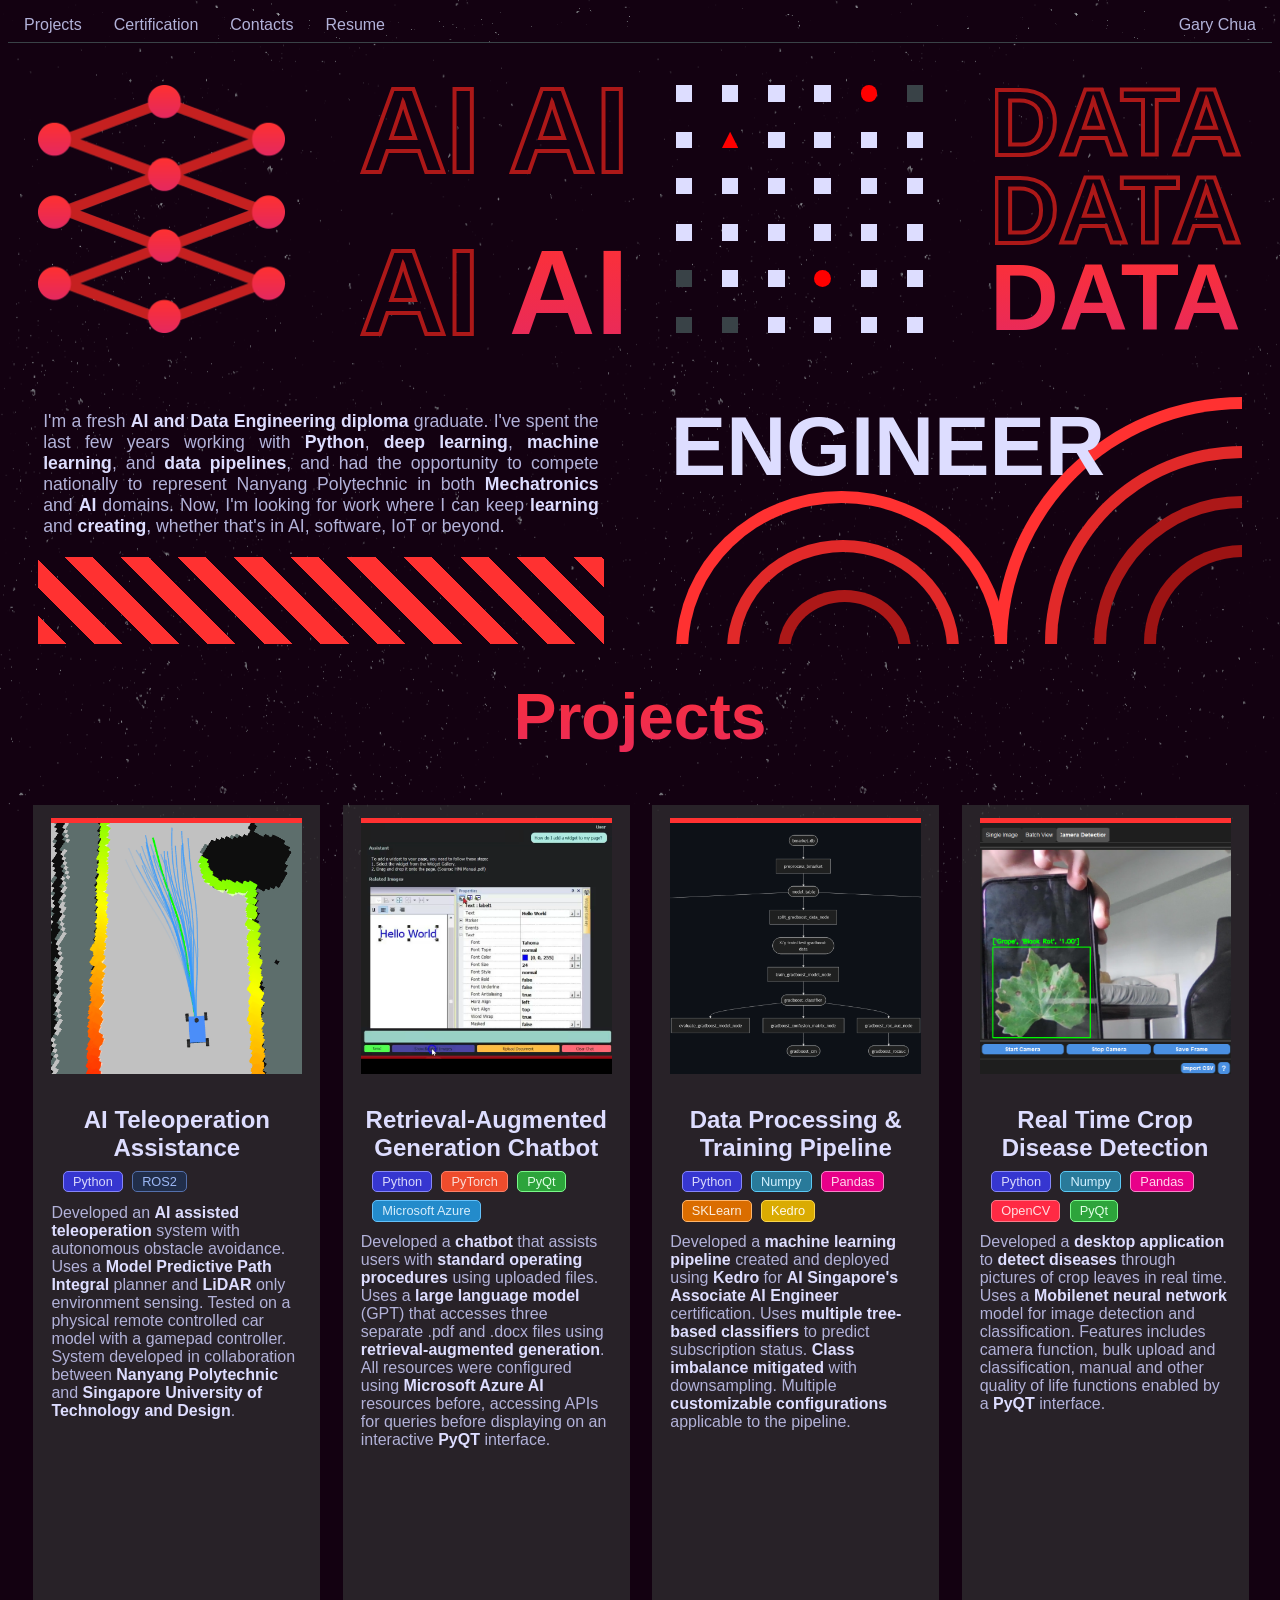
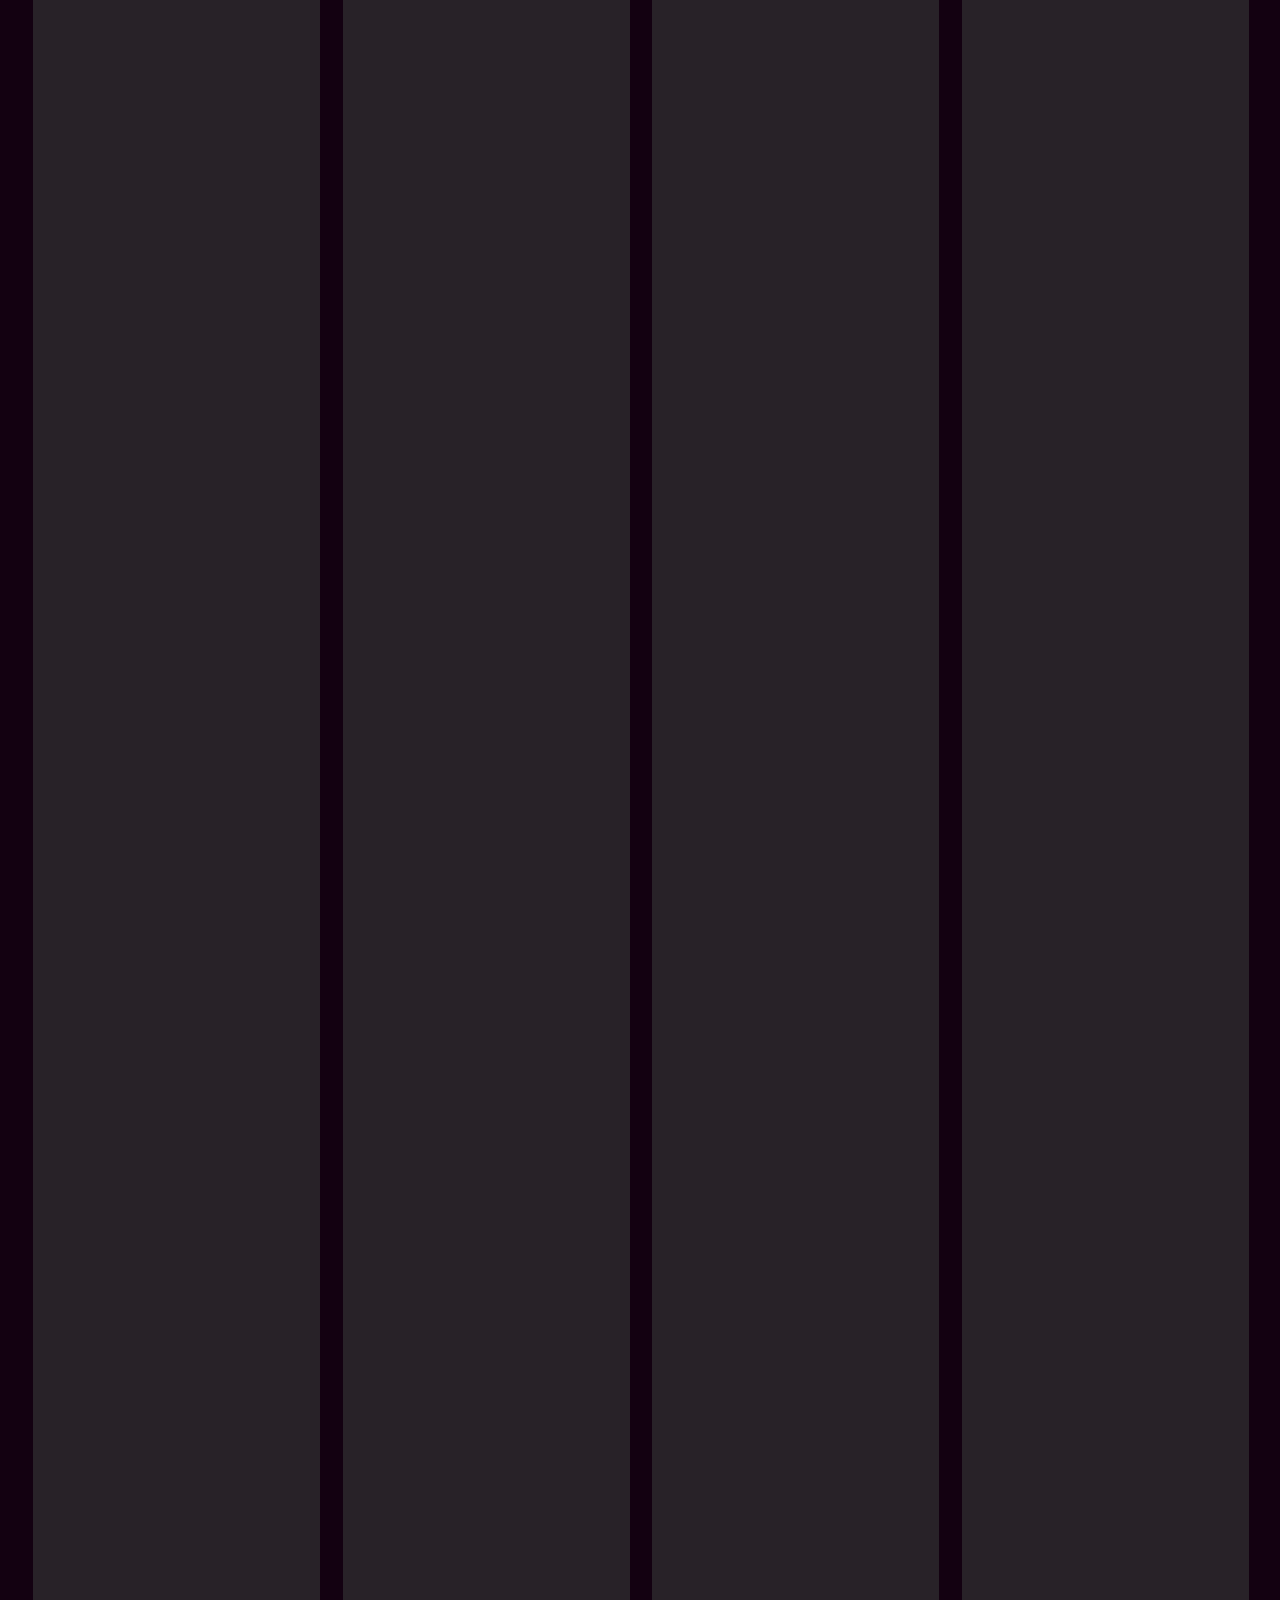
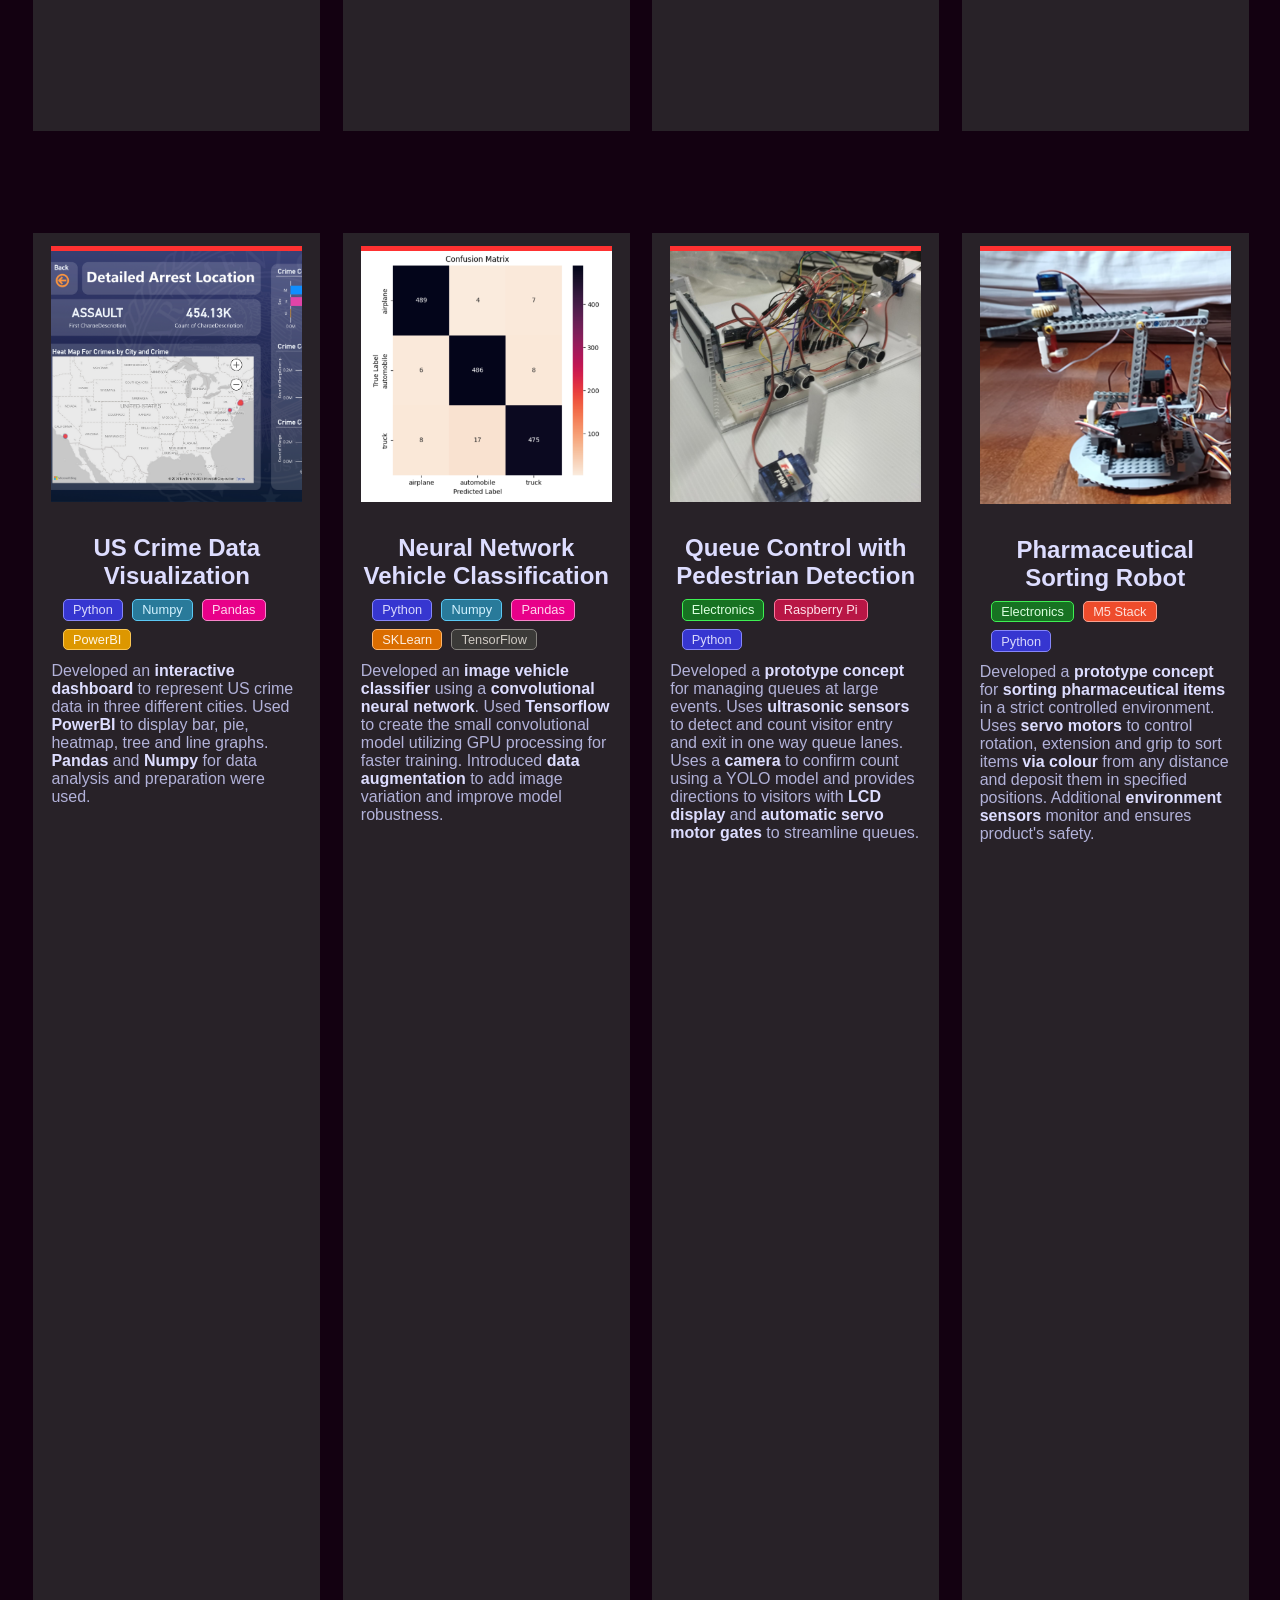
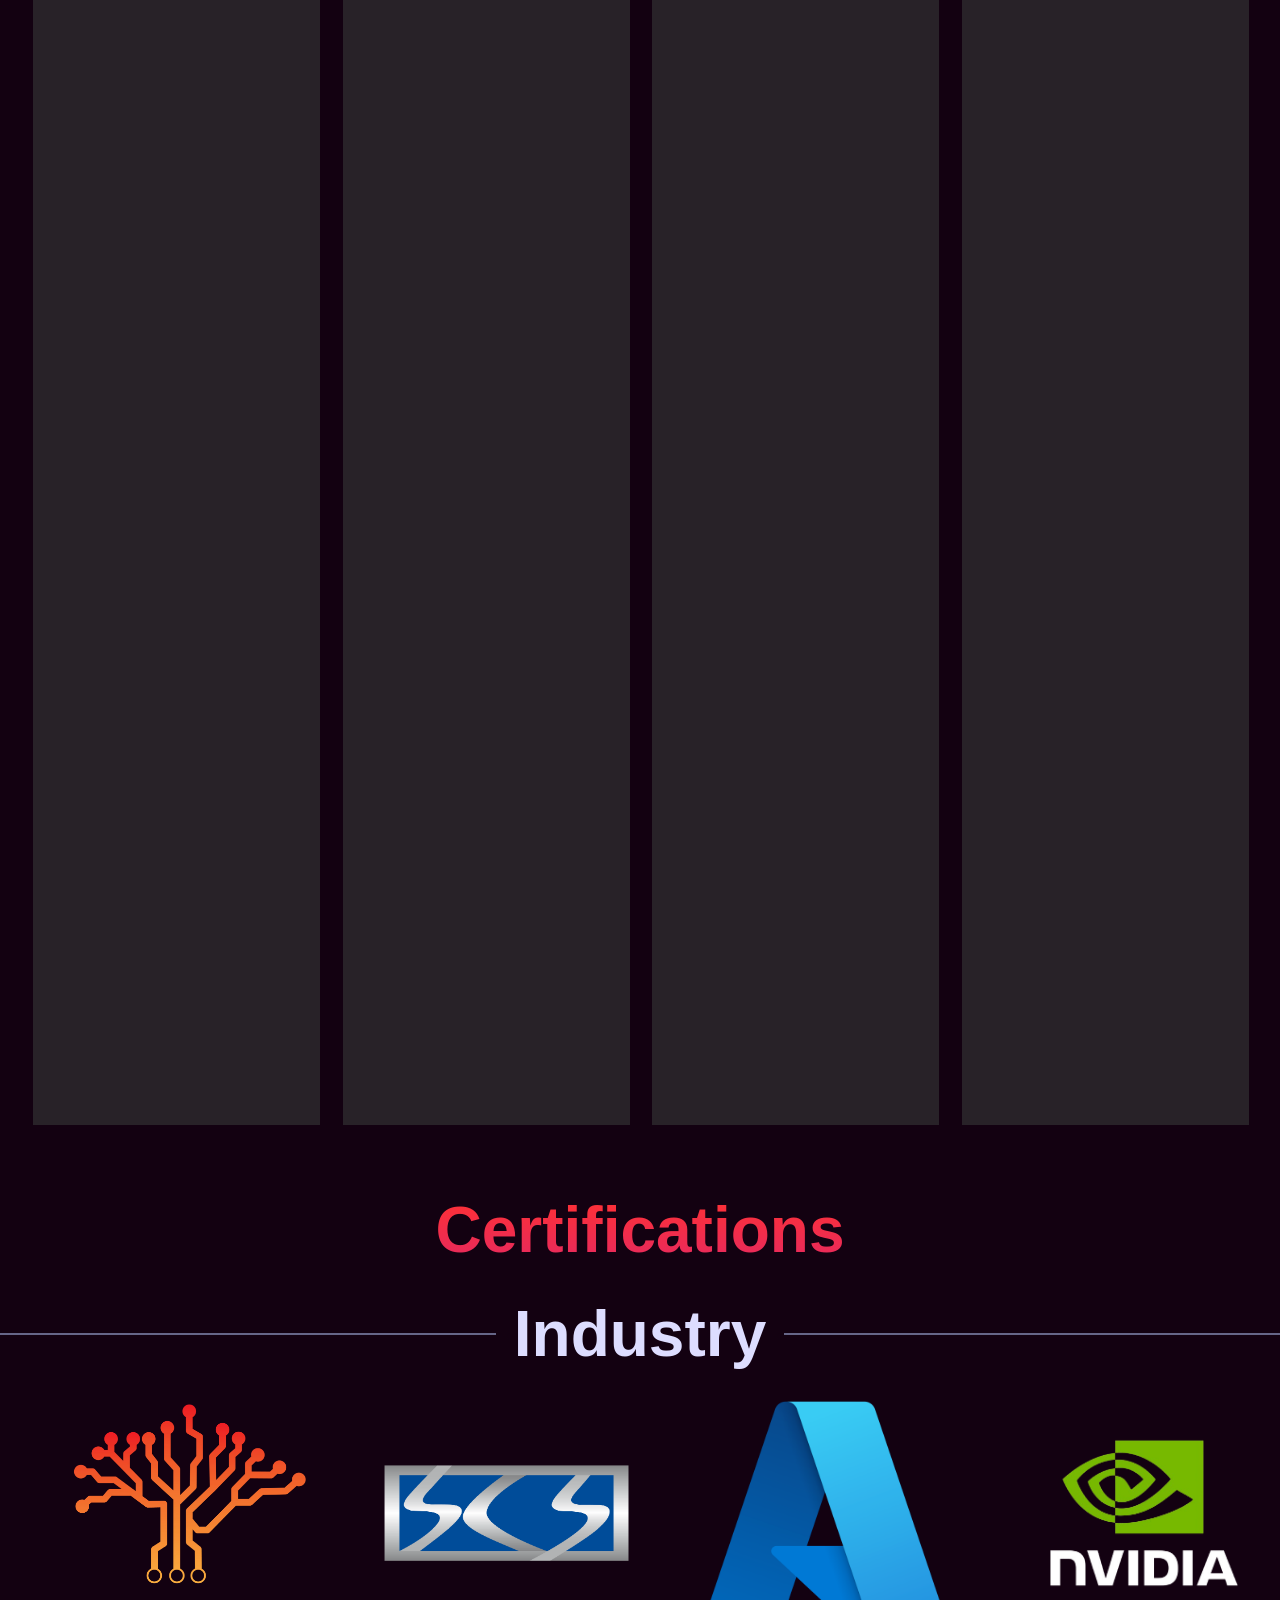
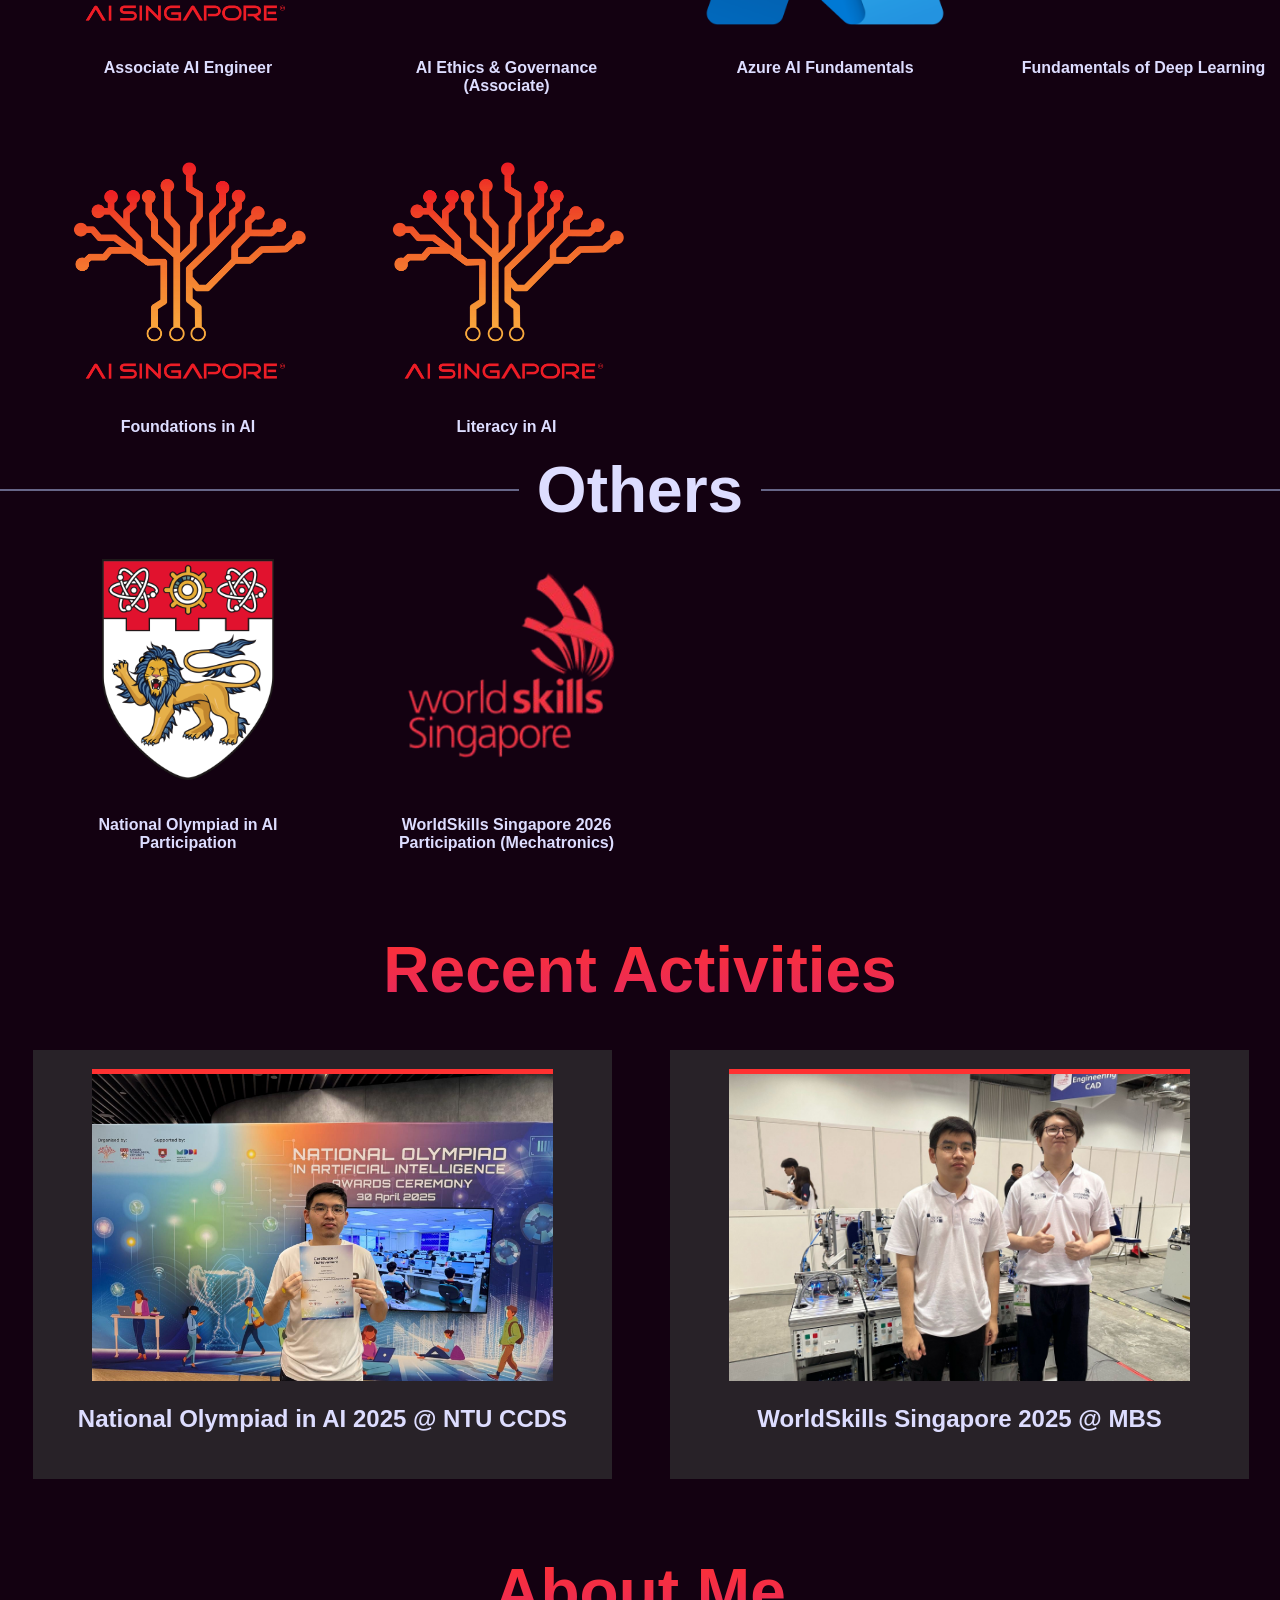
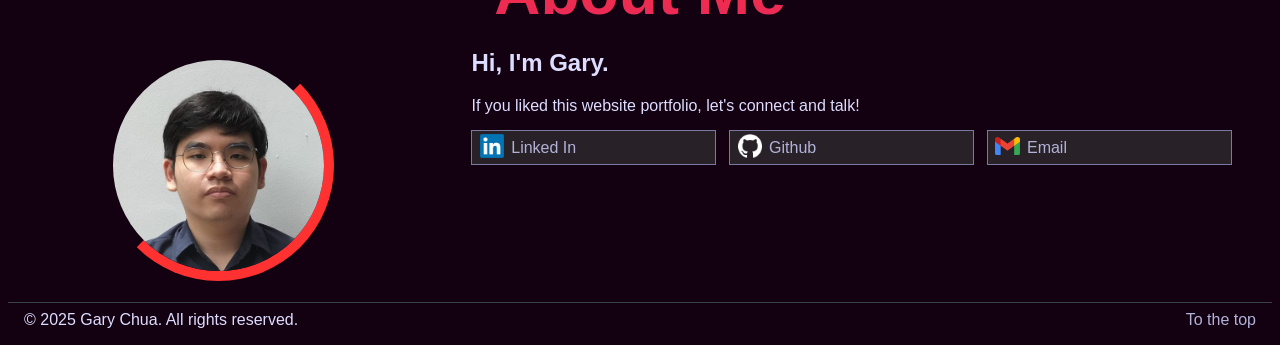
==== commit d64b9faf: "Add mobile device visual compatibility" ====
--- a/index.html
+++ b/index.html
@@ -238,7 +238,7 @@
             <div class="card-desc">
                 Developed a <b>prototype concept</b> for <b>sorting pharmaceutical items</b> in a strict controlled environment. Uses 
                 <b>servo motors</b> to control rotation, extension and grip to sort items <b>via colour</b> from any distance and deposit 
-                them in specified positions. Additional <b>environment sensors</b> monitor and ensures product's safety
+                them in specified positions. Additional <b>environment sensors</b> monitor and ensures product's safety.
             </div>
         </div>
     </section>
--- a/css/style.css
+++ b/css/style.css
@@ -1,5 +1,49 @@
 * {
     font-family: Helvetica, sans-serif, Arial;
+}
+
+/* ========== MOBILE RESPONSIVENESS ==========*/
+@media (min-width: 600px) {
+    .landing {
+        height: 220cqi;
+        grid-template-columns: repeat(2, 1fr);
+        padding: 1% 2%;
+        gap: 6% 3%;
+    }
+    .statement {
+        font-size: 3cqi;
+    }
+    .title {
+        font-size: 16cqi;
+    }
+    .project-list {
+        grid-template-columns: repeat(2, 1fr);
+        height: 400cqi;
+    }
+    .cert-name {
+        font-size: 1em;
+    }
+}
+
+@media (min-width: 1000px) {
+    .landing {
+        height:auto;
+        grid-template-columns: repeat(4, 1fr);
+        padding: 6% 3%;
+        gap: 12% 6%;
+    }
+    .statement {
+        font-size: 1.38cqi;
+    }
+    .title {
+        font-size: 6.5cqi;
+    }
+    .project-list {
+        grid-template-columns: repeat(4, 1fr);
+    }
+    .project-card {
+        height: auto;
+    }
 }
 
 @keyframes animatedBackground {
@@ -75,14 +119,10 @@
 /* ========== LANDING ========== */
 .landing {
     /* border: red 1px dashed; */
-    padding: 0;
-    height: auto;
     place-content: center;
     display: grid;
-    grid-template-columns: repeat(4, 1fr);
-    grid-template-rows: repeat(2, 1fr);
-    padding: 6% 3%;
-    gap: 12% 6%;
+    /* grid-template-columns: repeat(4, 1fr); */
+    /* grid-template-rows: repeat(2, 1fr); */
 }
 
 .landing-square {
@@ -101,6 +141,7 @@
 @keyframes landingdown {
   from {
     transform: translateY(-200%);
+    opacity: 0;
   }
   to {
     transform: translateX(0);
@@ -255,7 +296,6 @@
 .statement {
     padding: 2.5% 2%;
     /* border: green 1px dashed; */
-    font-size: 1.38cqi;
     text-align: justify;
     margin: 0 -1% 0 -1%;
     color: #b2b2d9;
@@ -293,7 +333,6 @@
     padding: 0.5% 2%;
     position: relative;
     /* border: green 1px dashed; */
-    font-size: 6.5cqi;
     text-indent: -3%;
     z-index: 1;
 }
@@ -394,7 +433,6 @@
 
 .project-list {
     display: grid;
-    grid-template-columns: repeat(4, 1fr);
     gap: 2%;
     padding: 0 2% 2% 2%;
     /* border: green 1px solid; */
@@ -566,10 +604,6 @@
     font-size: 4em;
 }
 
-.cert-header2 {
-    font-size: 3em;
-}
-
 .cert-list {
     display: grid;
     grid-template-columns: repeat(4, 1fr);
@@ -681,6 +715,7 @@
     -webkit-text-fill-color: transparent; 
     -webkit-background-clip: text;
     font-size: 4em;
+    margin: 8% 0 0 0;
 }
 
 .about {
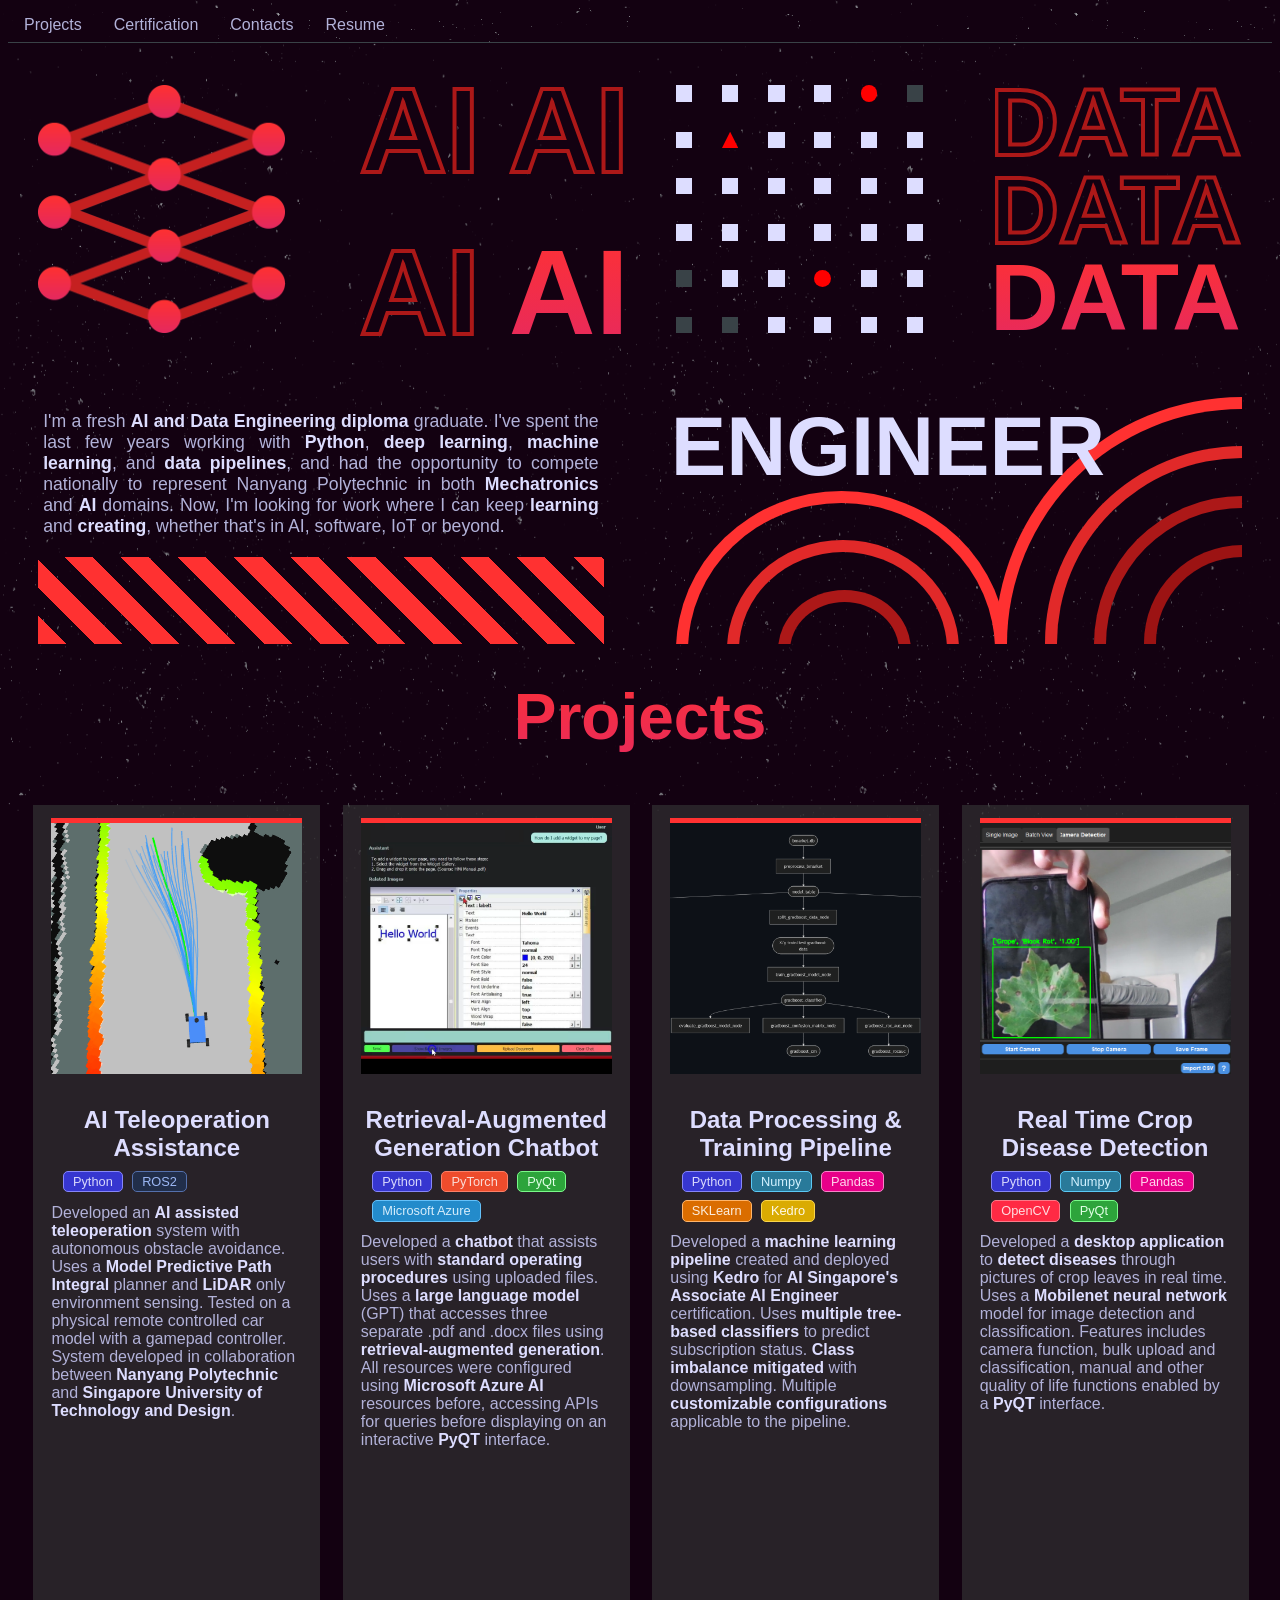
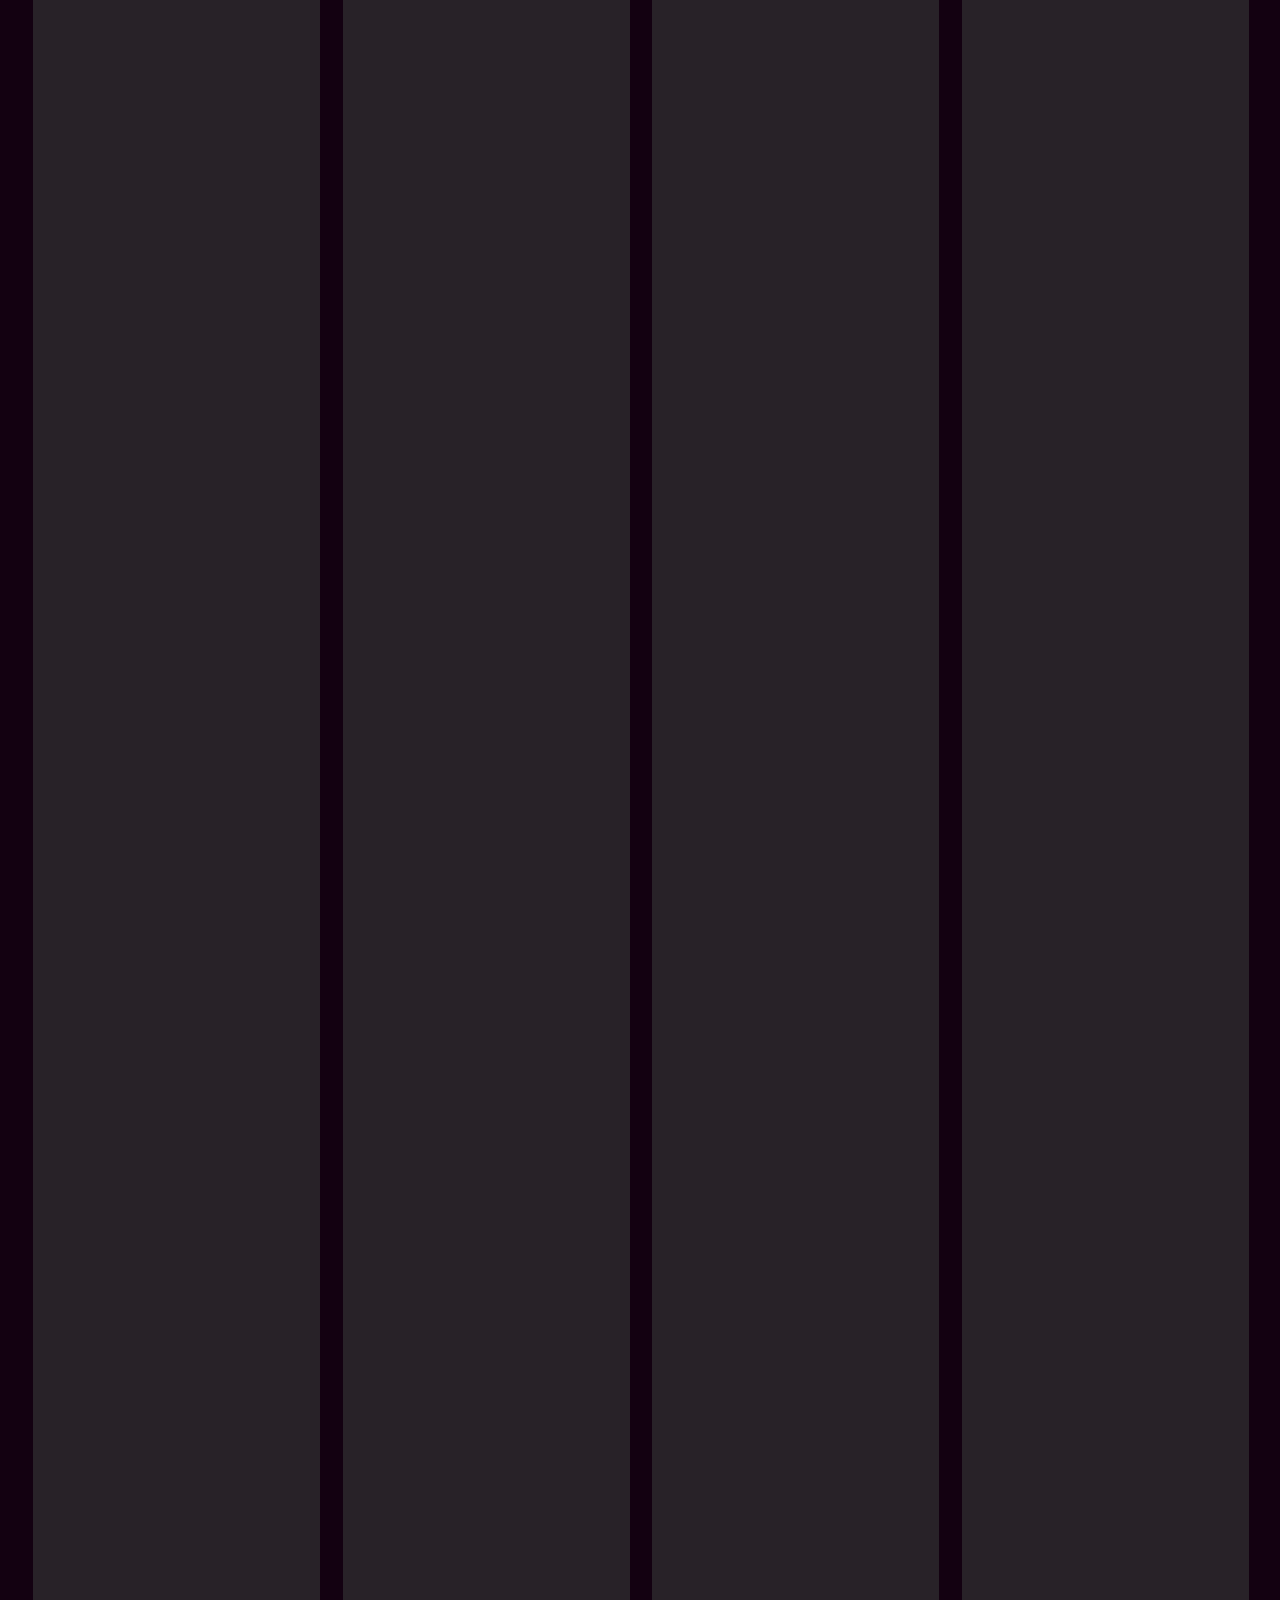
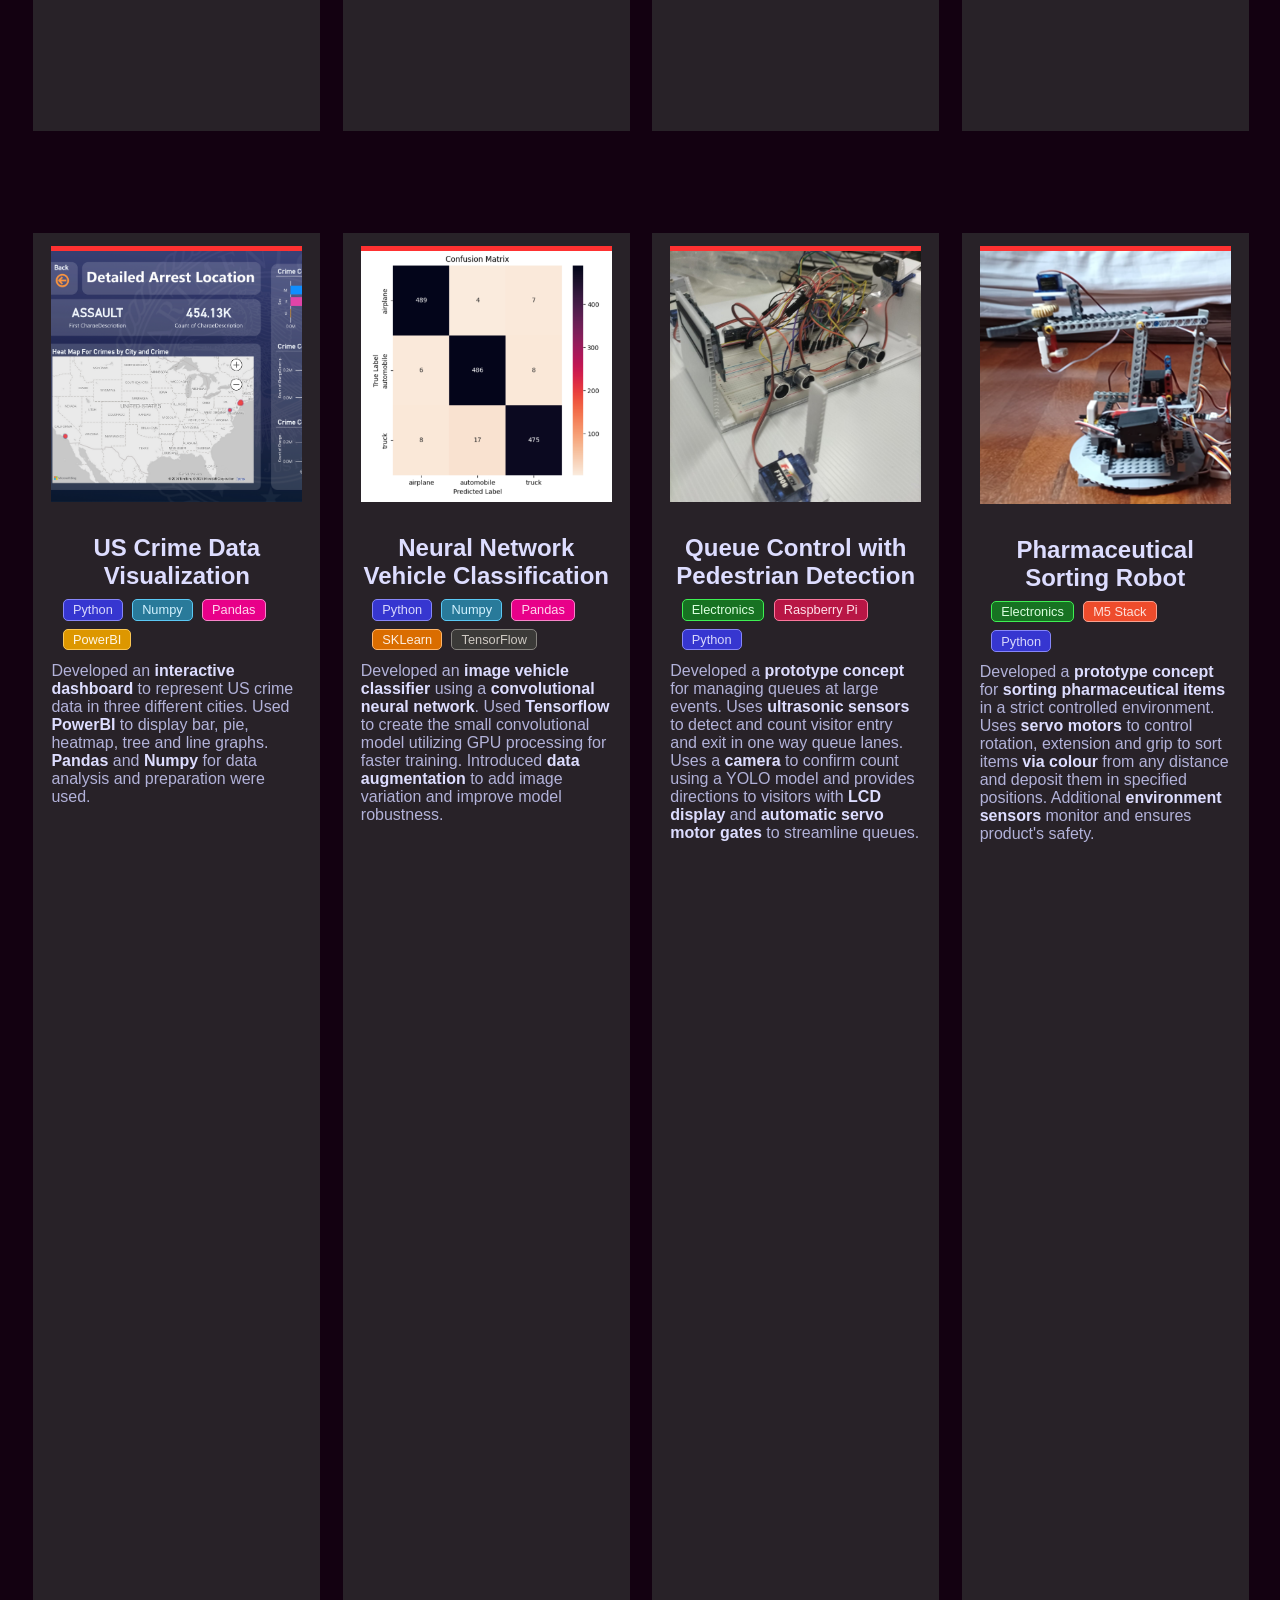
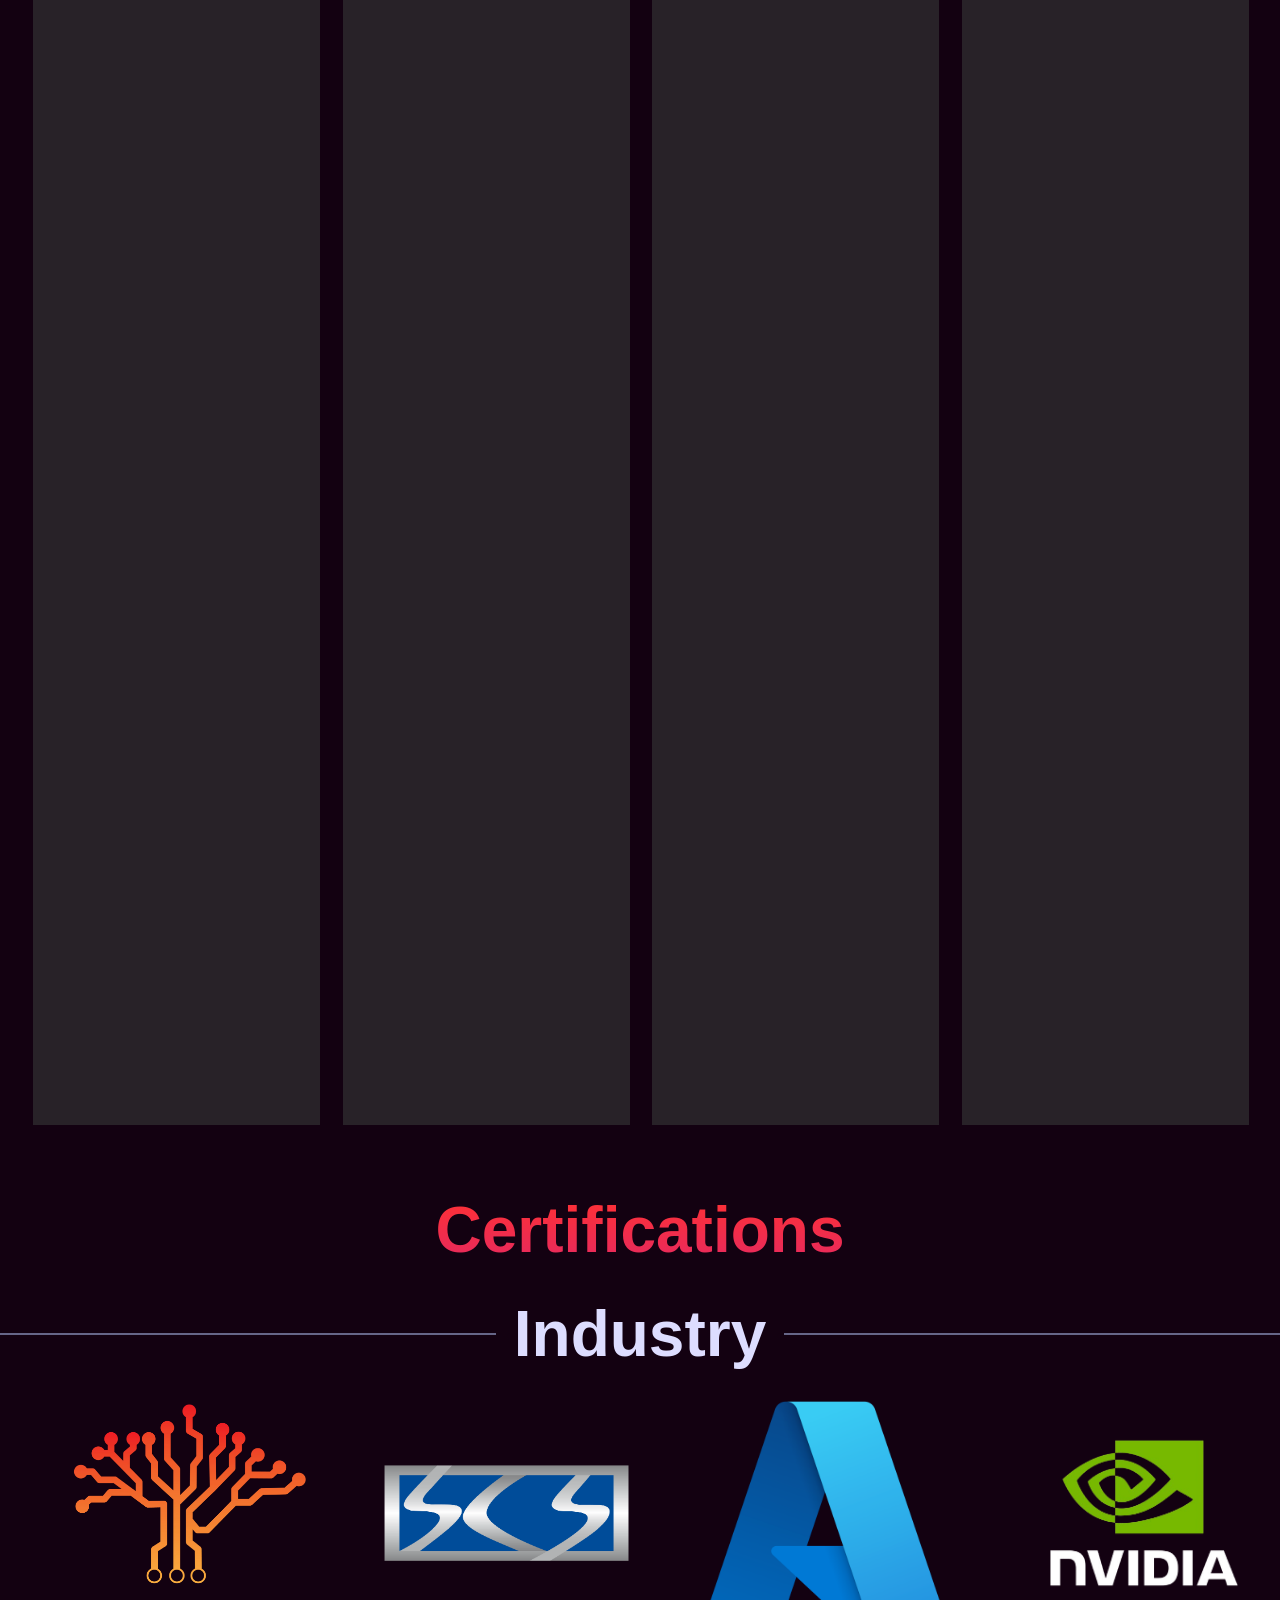
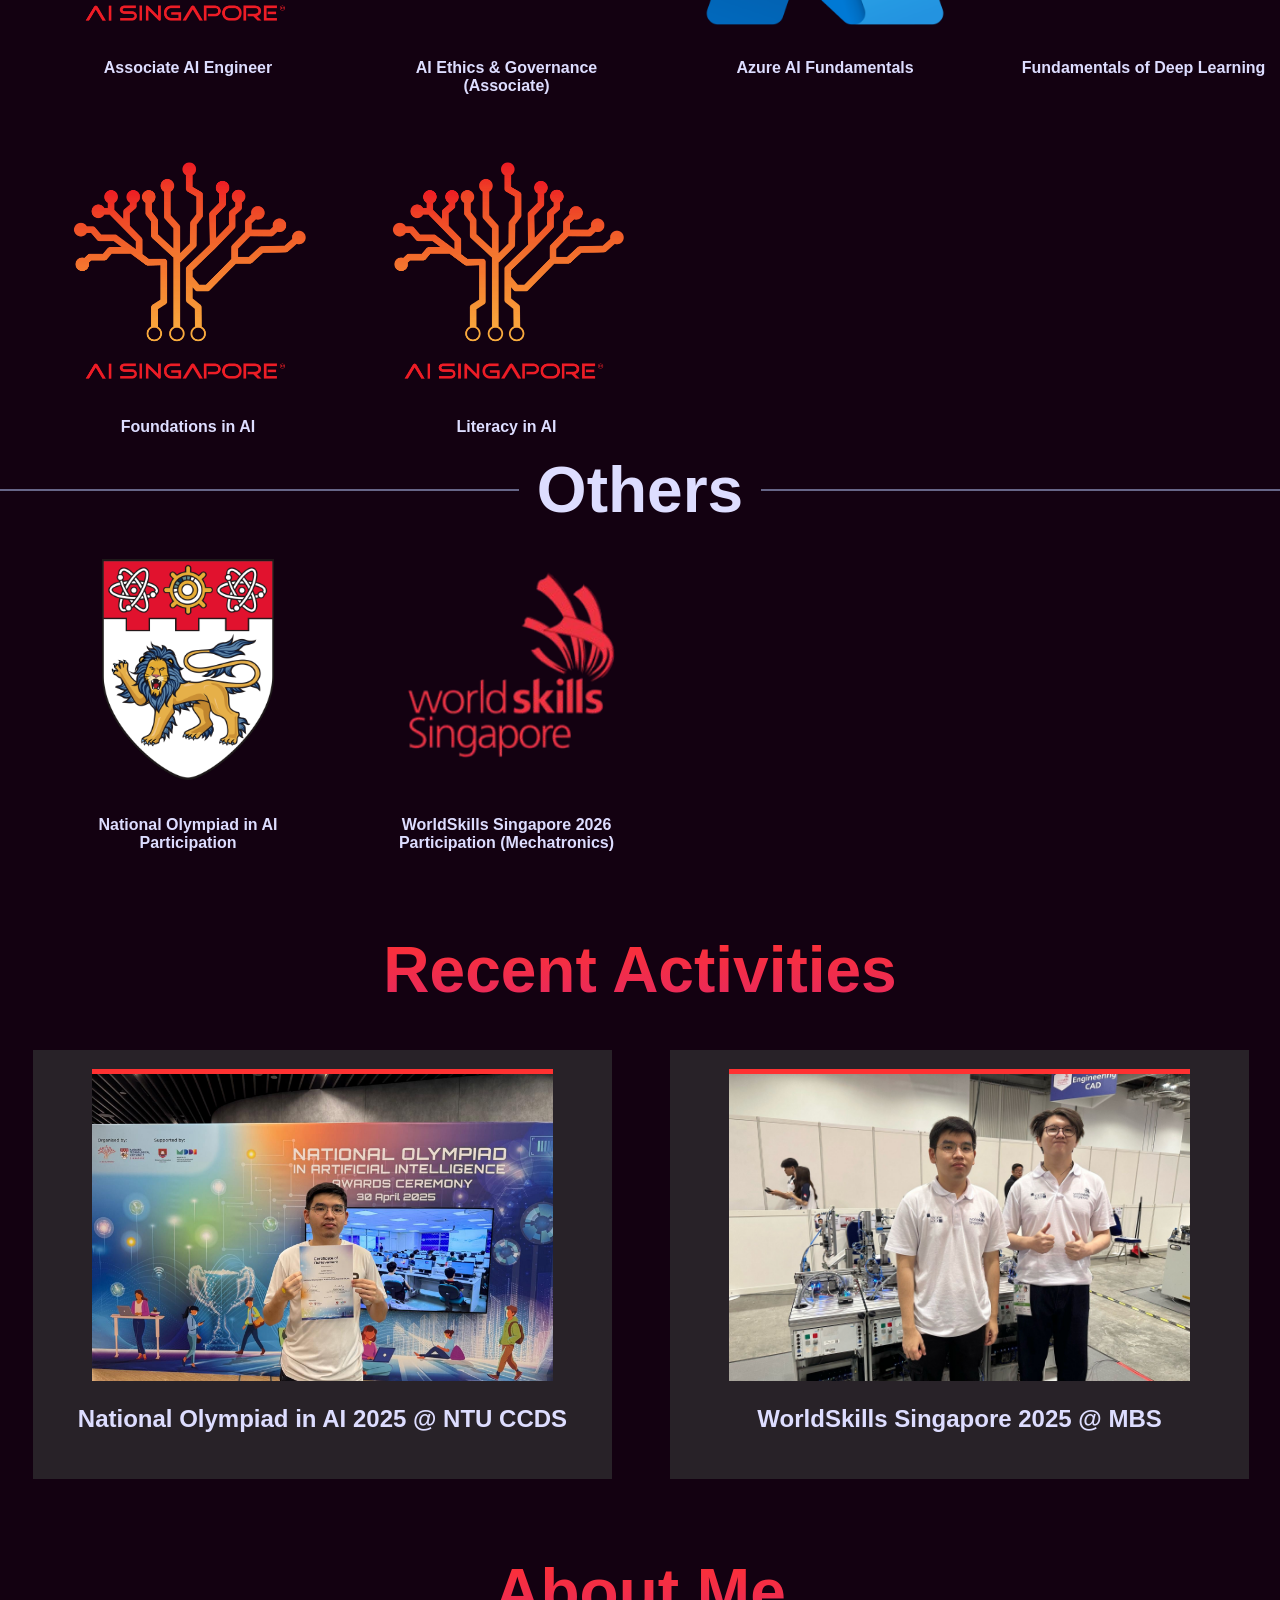
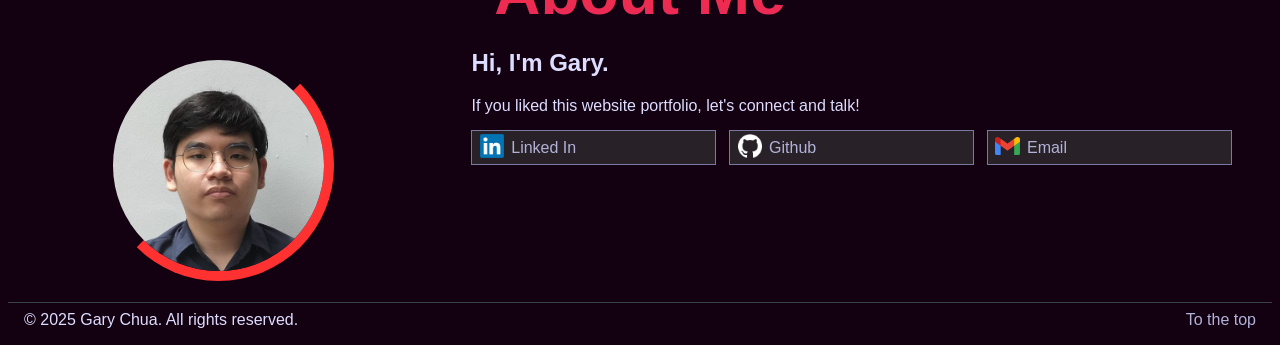
==== commit 379e62df: "Add additional mobile friendly features" ====
--- a/css/style.css
+++ b/css/style.css
@@ -3,7 +3,13 @@
 }
 
 /* ========== MOBILE RESPONSIVENESS ==========*/
-@media (min-width: 600px) {
+@media (min-width: 400px) {
+    header ul {
+        text-align: center;
+    }
+    header ul li:last-child {
+        display: none;
+    }
     .landing {
         height: 220cqi;
         grid-template-columns: repeat(2, 1fr);
@@ -25,7 +31,10 @@
     }
 }
 
-@media (min-width: 1000px) {
+@media (min-width: 900px) {
+    header ul {
+        display: flex;
+    }
     .landing {
         height:auto;
         grid-template-columns: repeat(4, 1fr);
@@ -85,12 +94,12 @@
     list-style-type: none;
     margin: 0;
     padding: 0;
-    display: flex;
     border-bottom: 1px #394247 solid;
 }
 
 header ul li {
     /* border: 1px green solid; */
+    display: block;
     color: #b2b2d9;
 }
 
@@ -594,7 +603,6 @@
     color: #b2b2d9;
 }
 
-
 /* ========== CERTIFICATIONS ========== */
 .cert-header {
     color: #ff3131;
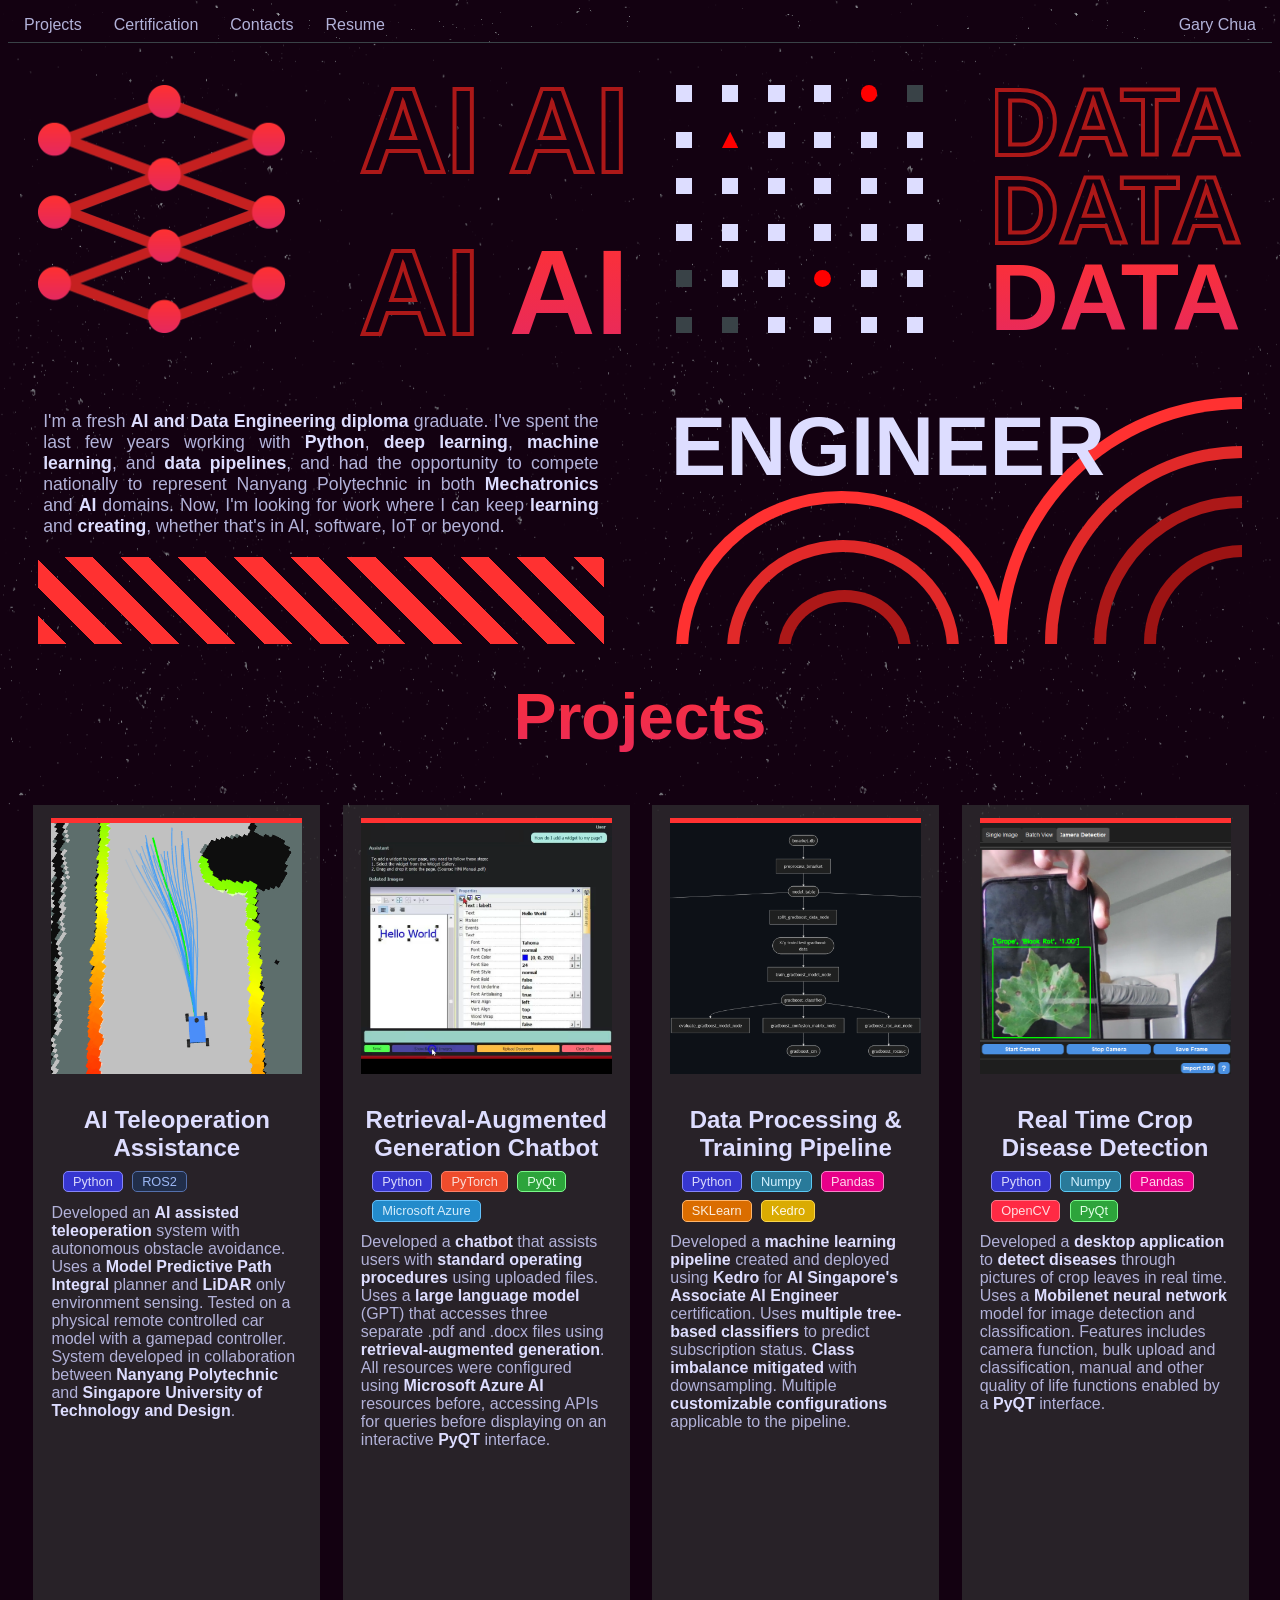
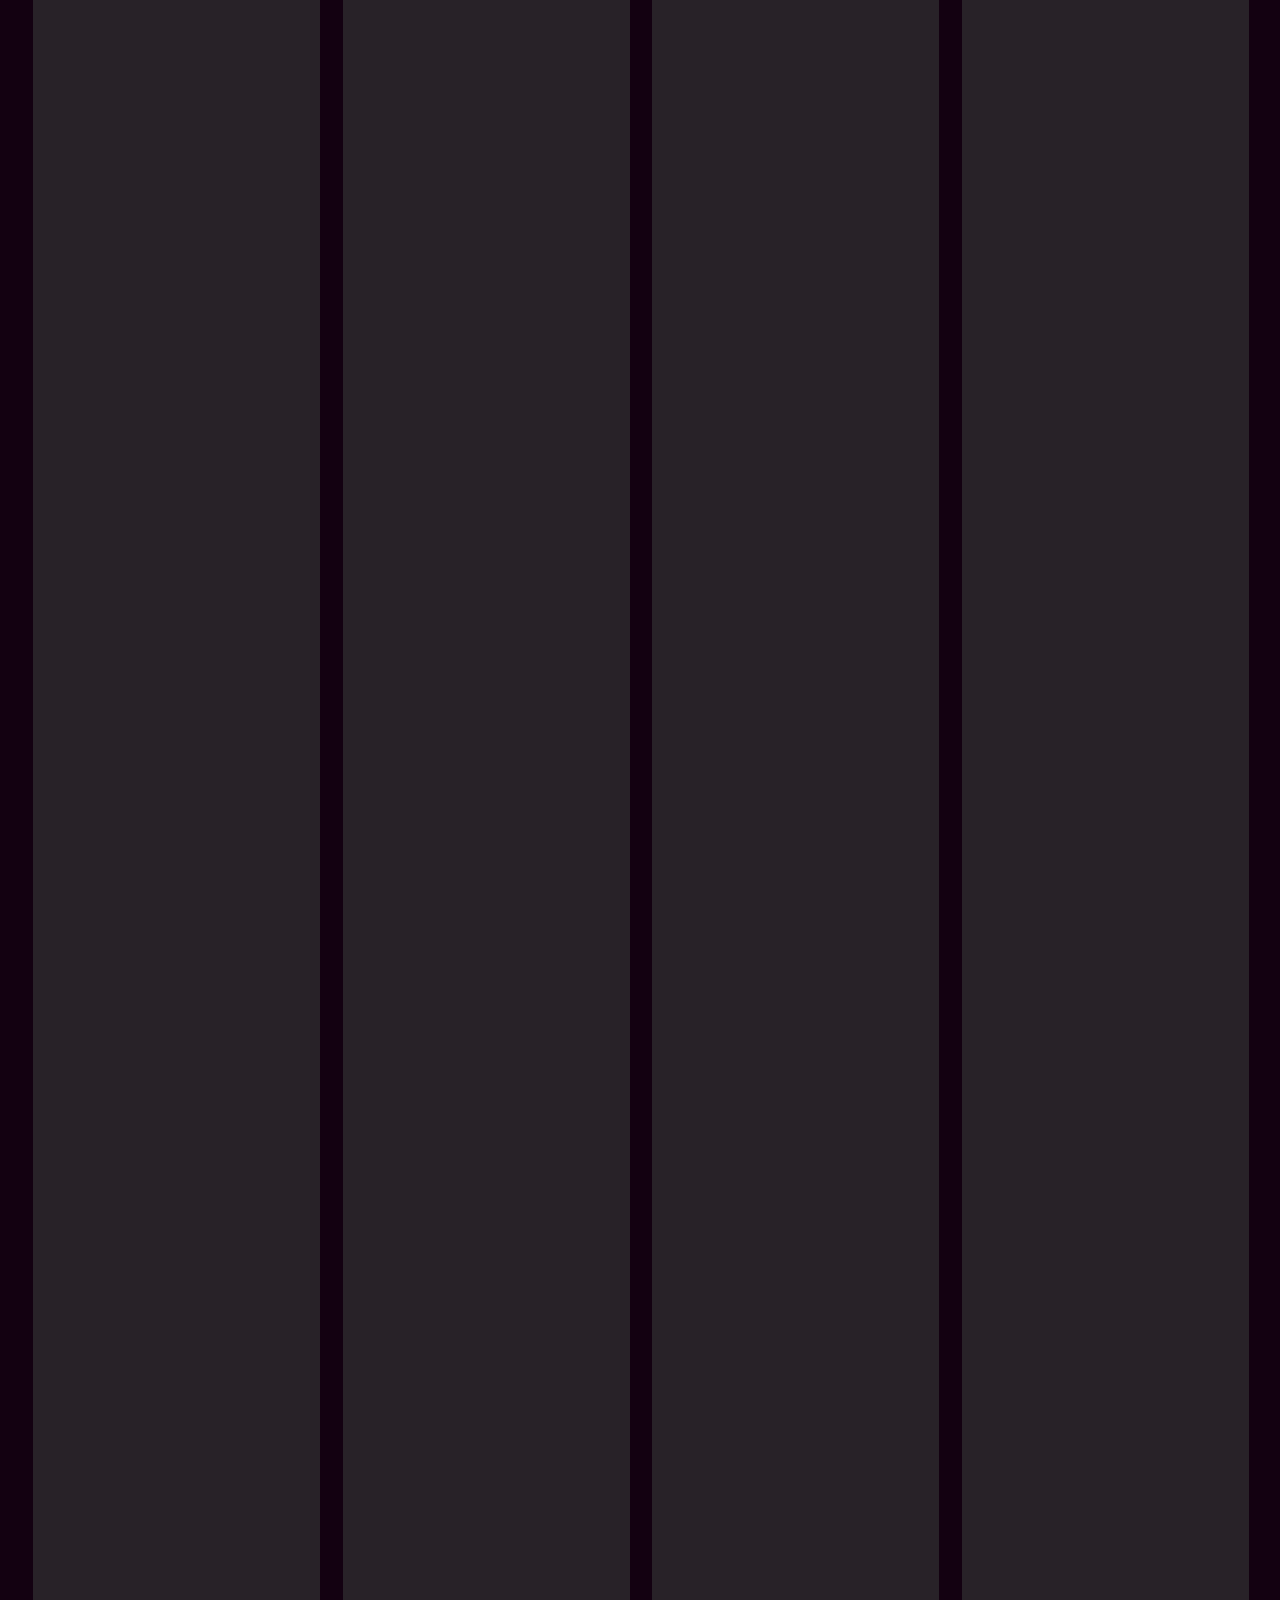
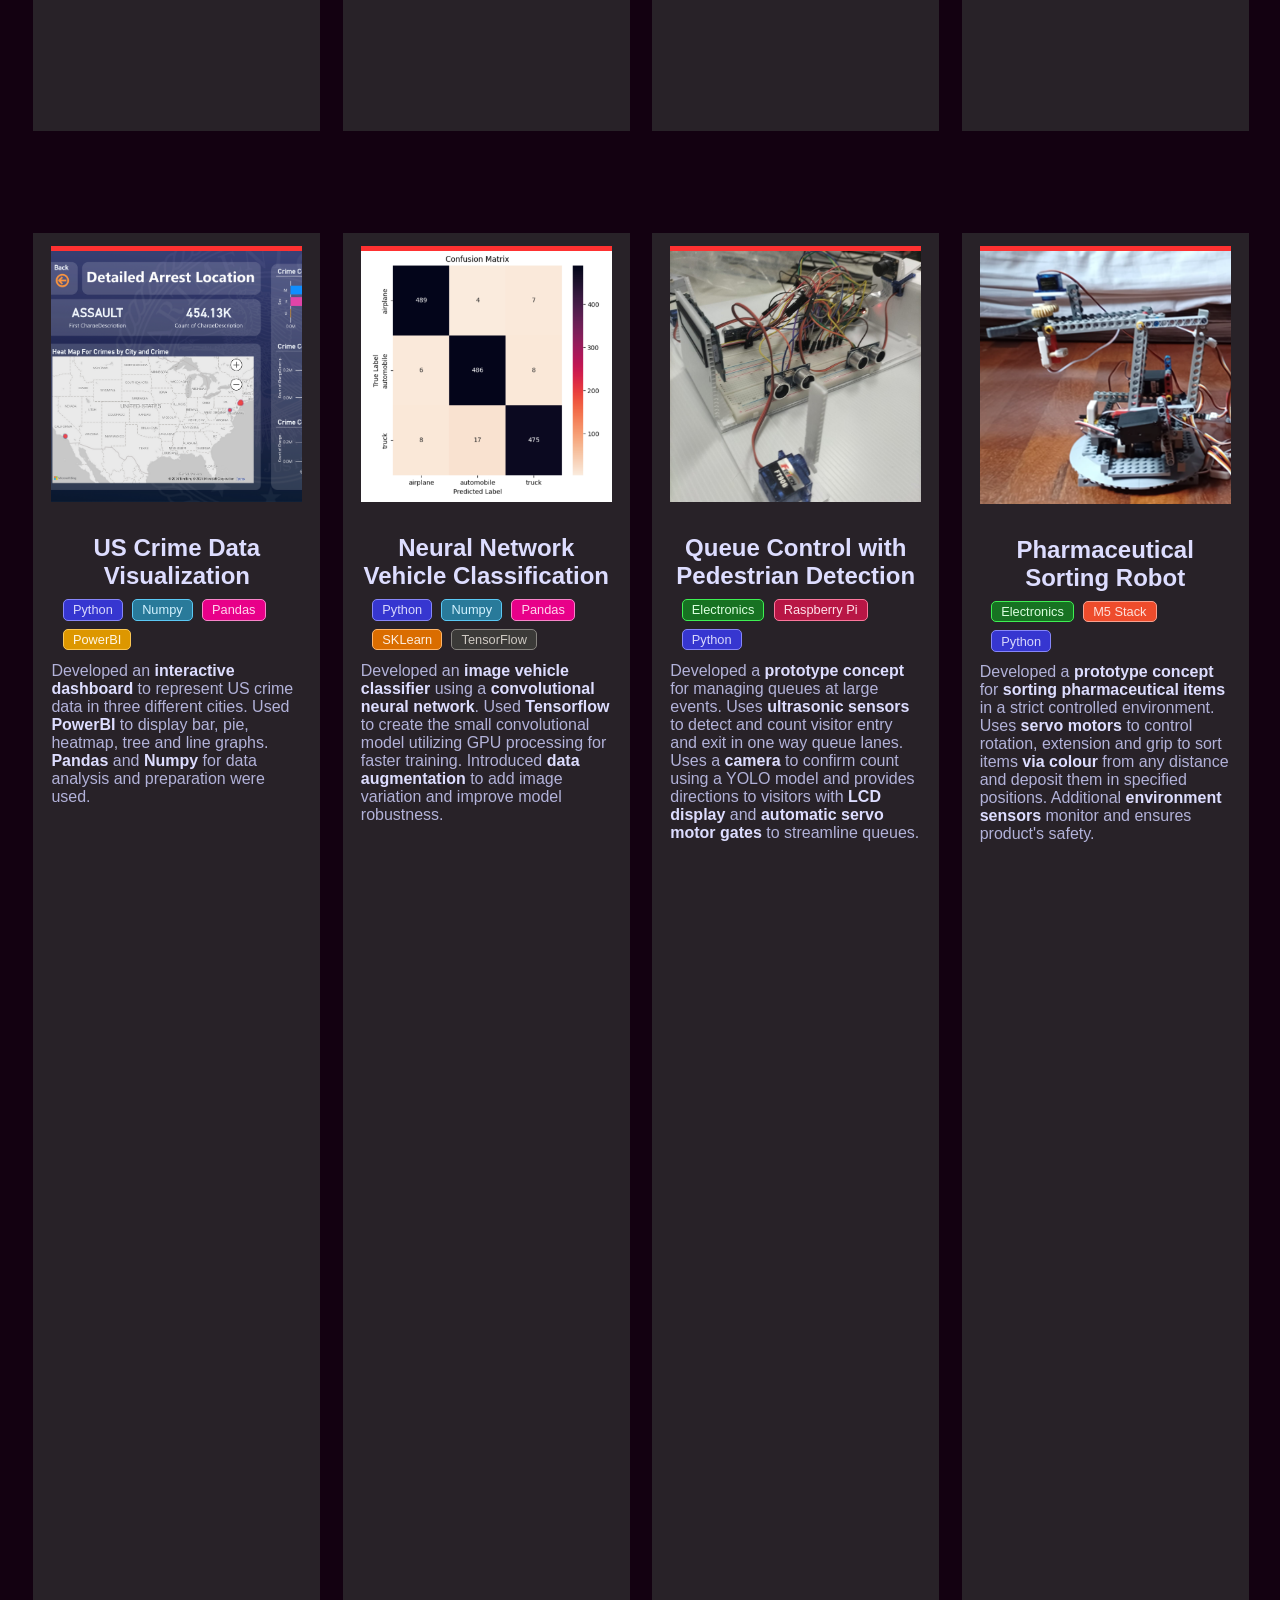
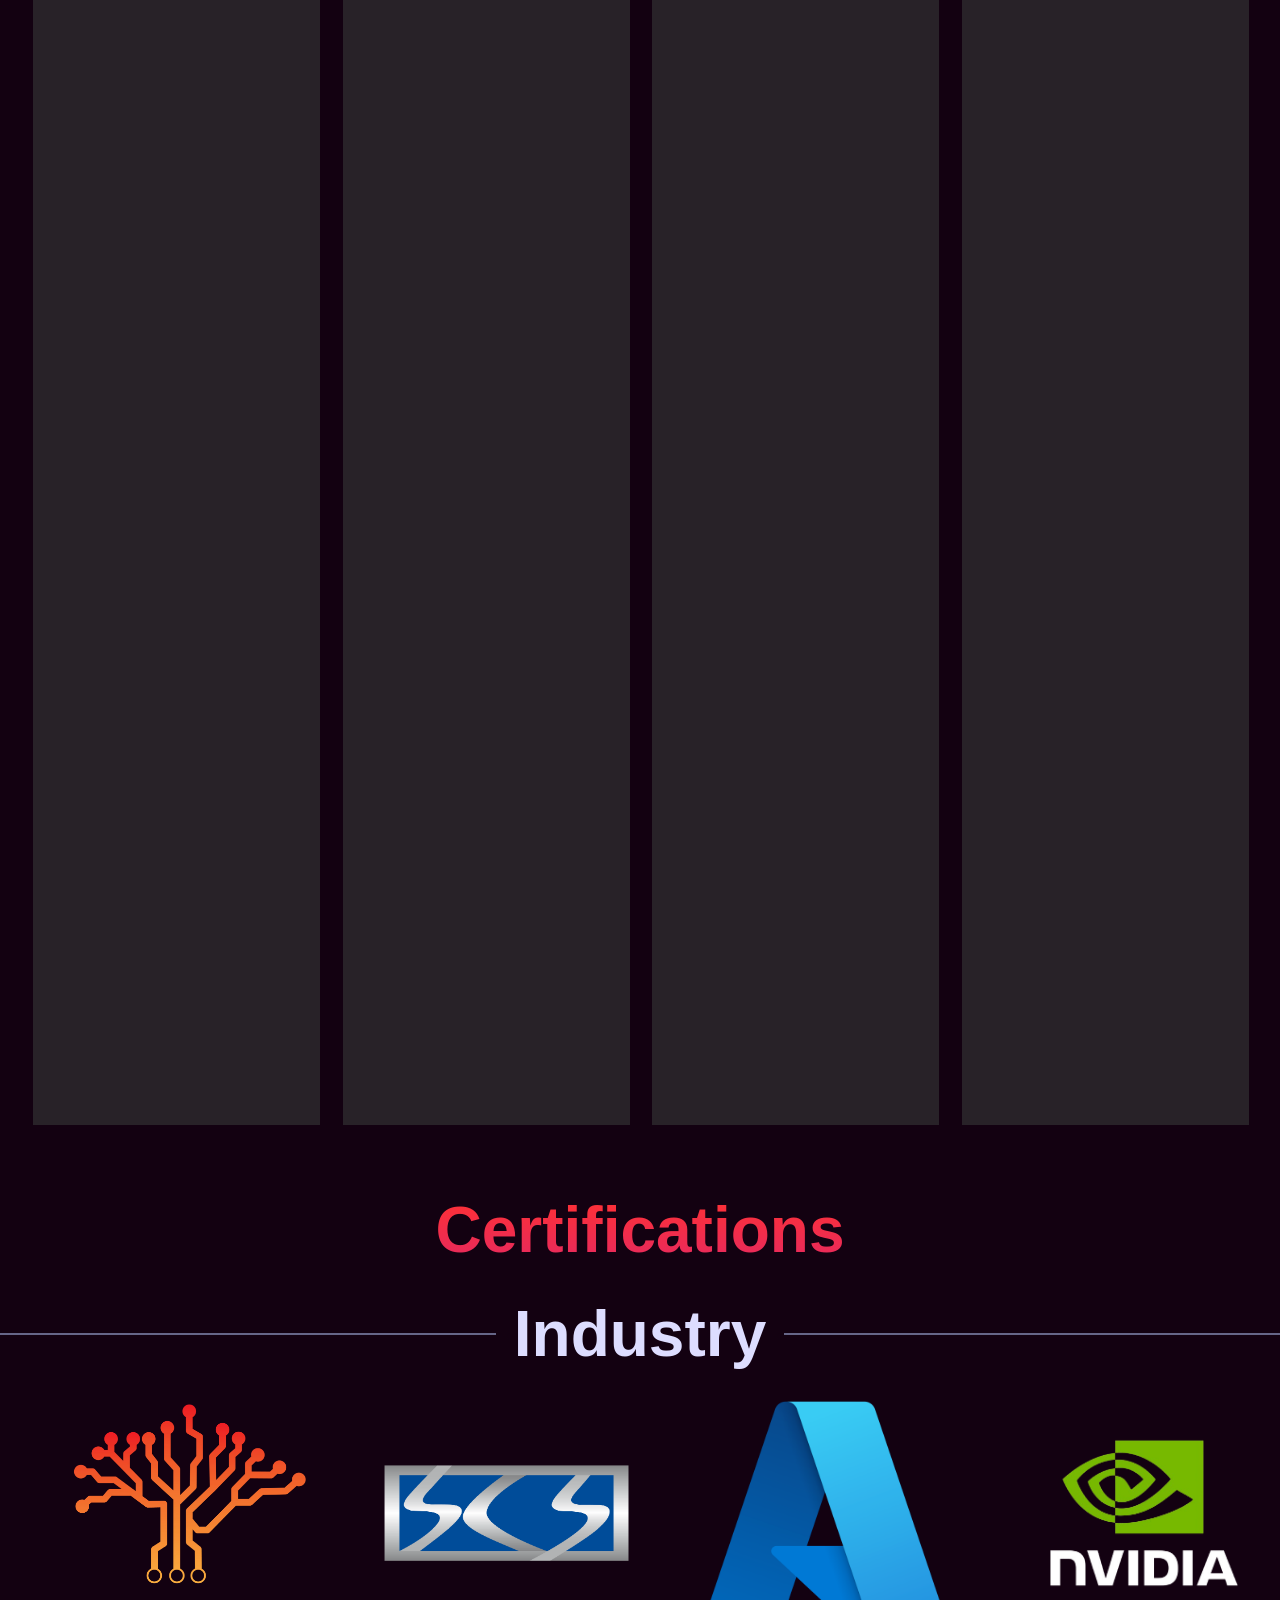
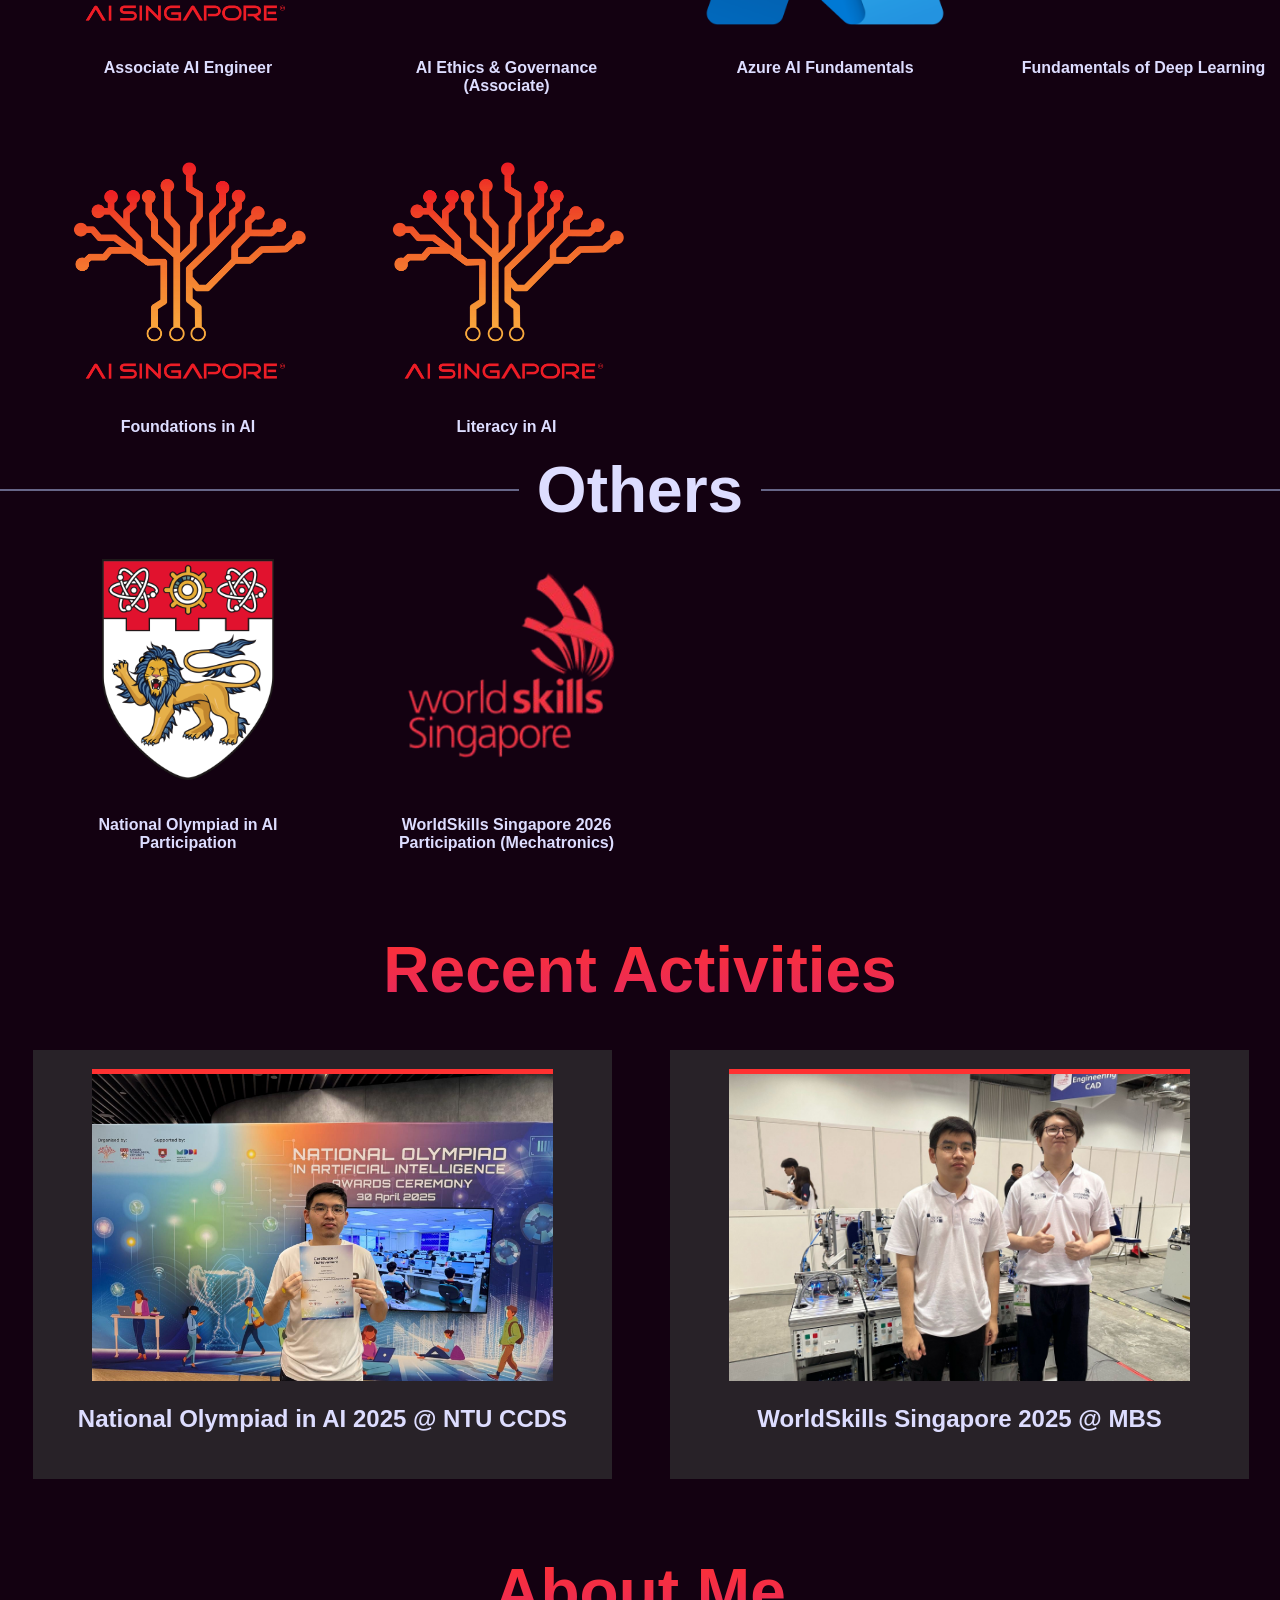
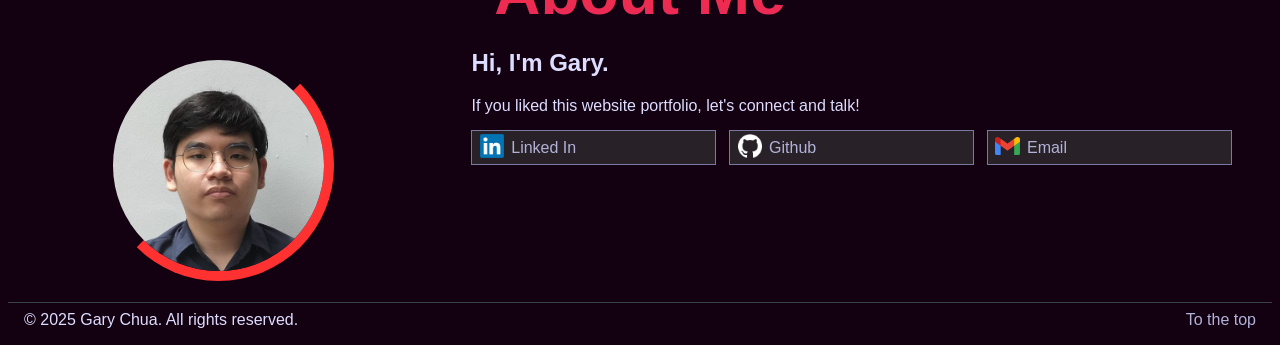
==== commit b9b675d2: "Revert "Add additional mobile friendly features" This reverts commit 379e62df260c79bdc25731b23d579b5" ====
--- a/index.html
+++ b/index.html
@@ -3,7 +3,7 @@
 <head>
     <meta charset="UTF-8">
     <meta name="viewport" content="width=device-width, initial-scale=1.0">
-    <link rel="stylesheet" type="text/css" href="css/style.css">
+    <link rel="stylesheet" type="text/css" href="https://gary1e2.github.io/css/style.css">
     <title>Portfolio</title>
 </head>
 <body>
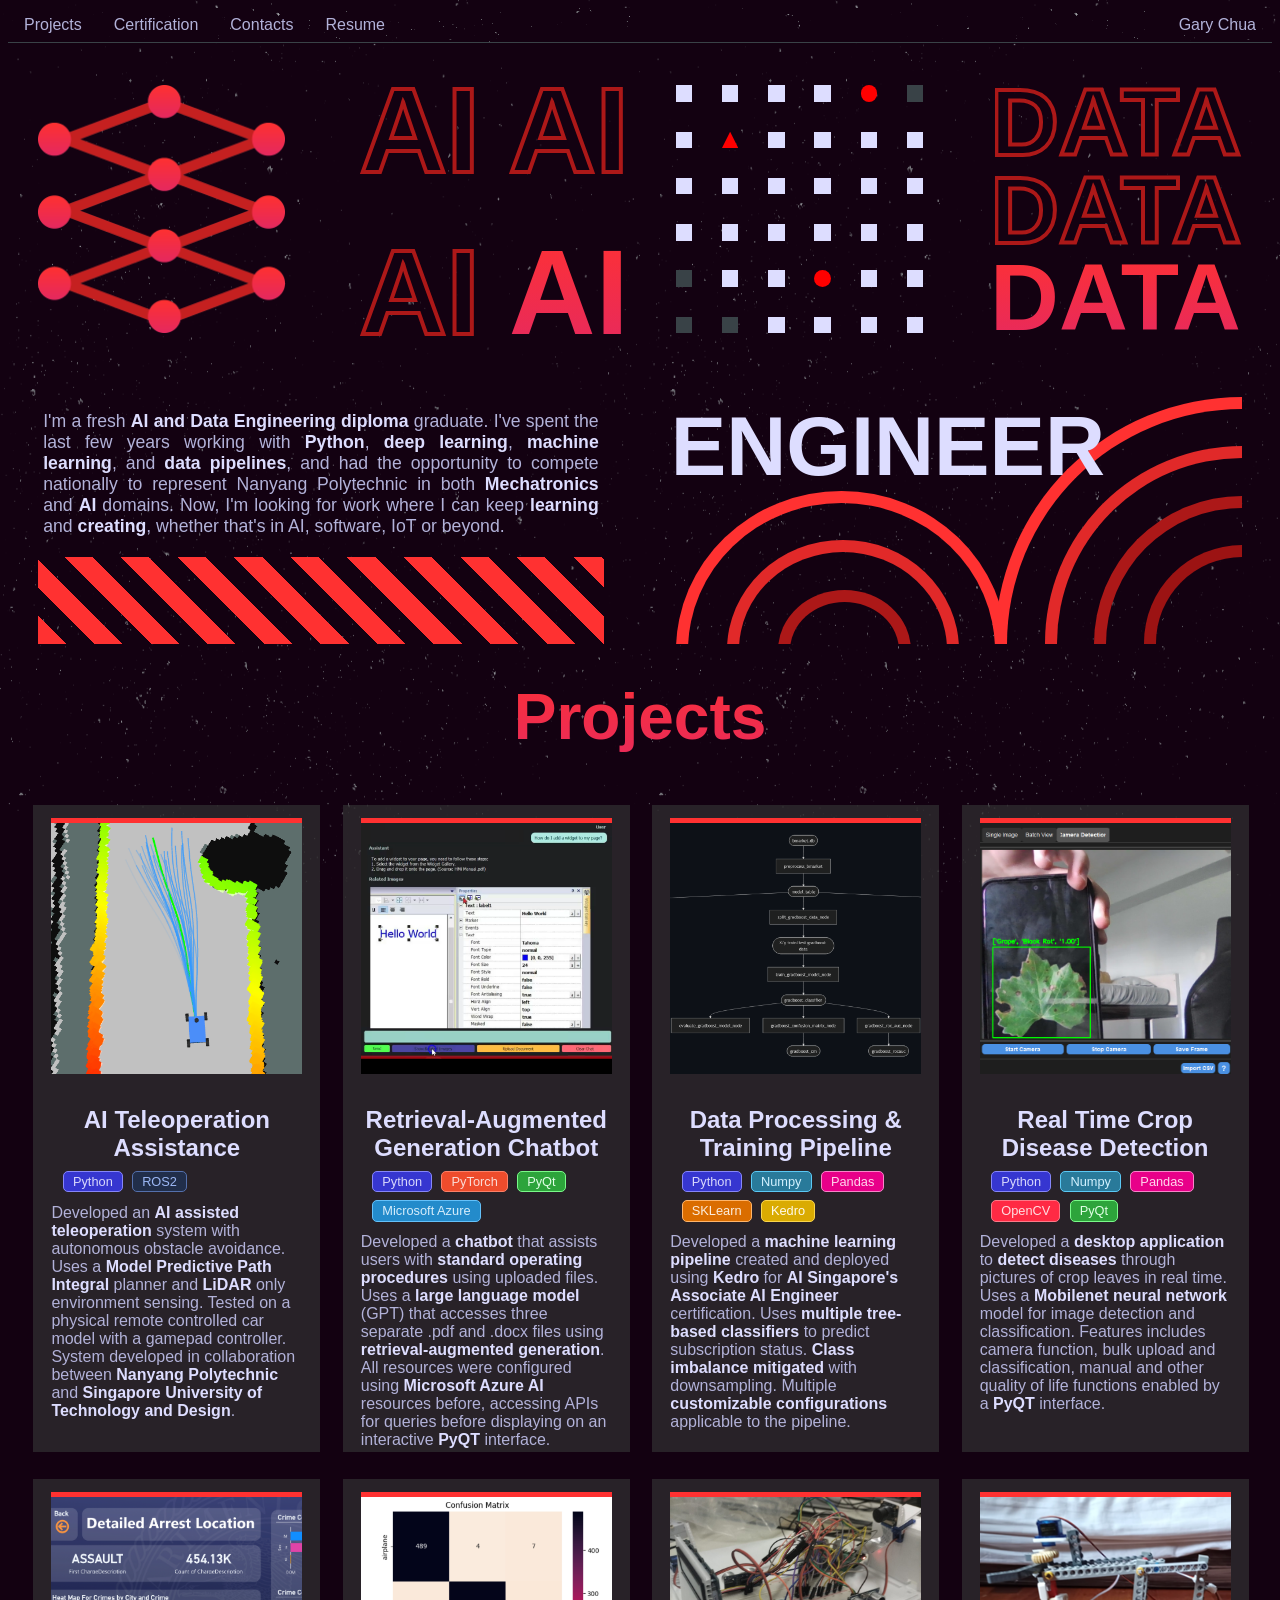
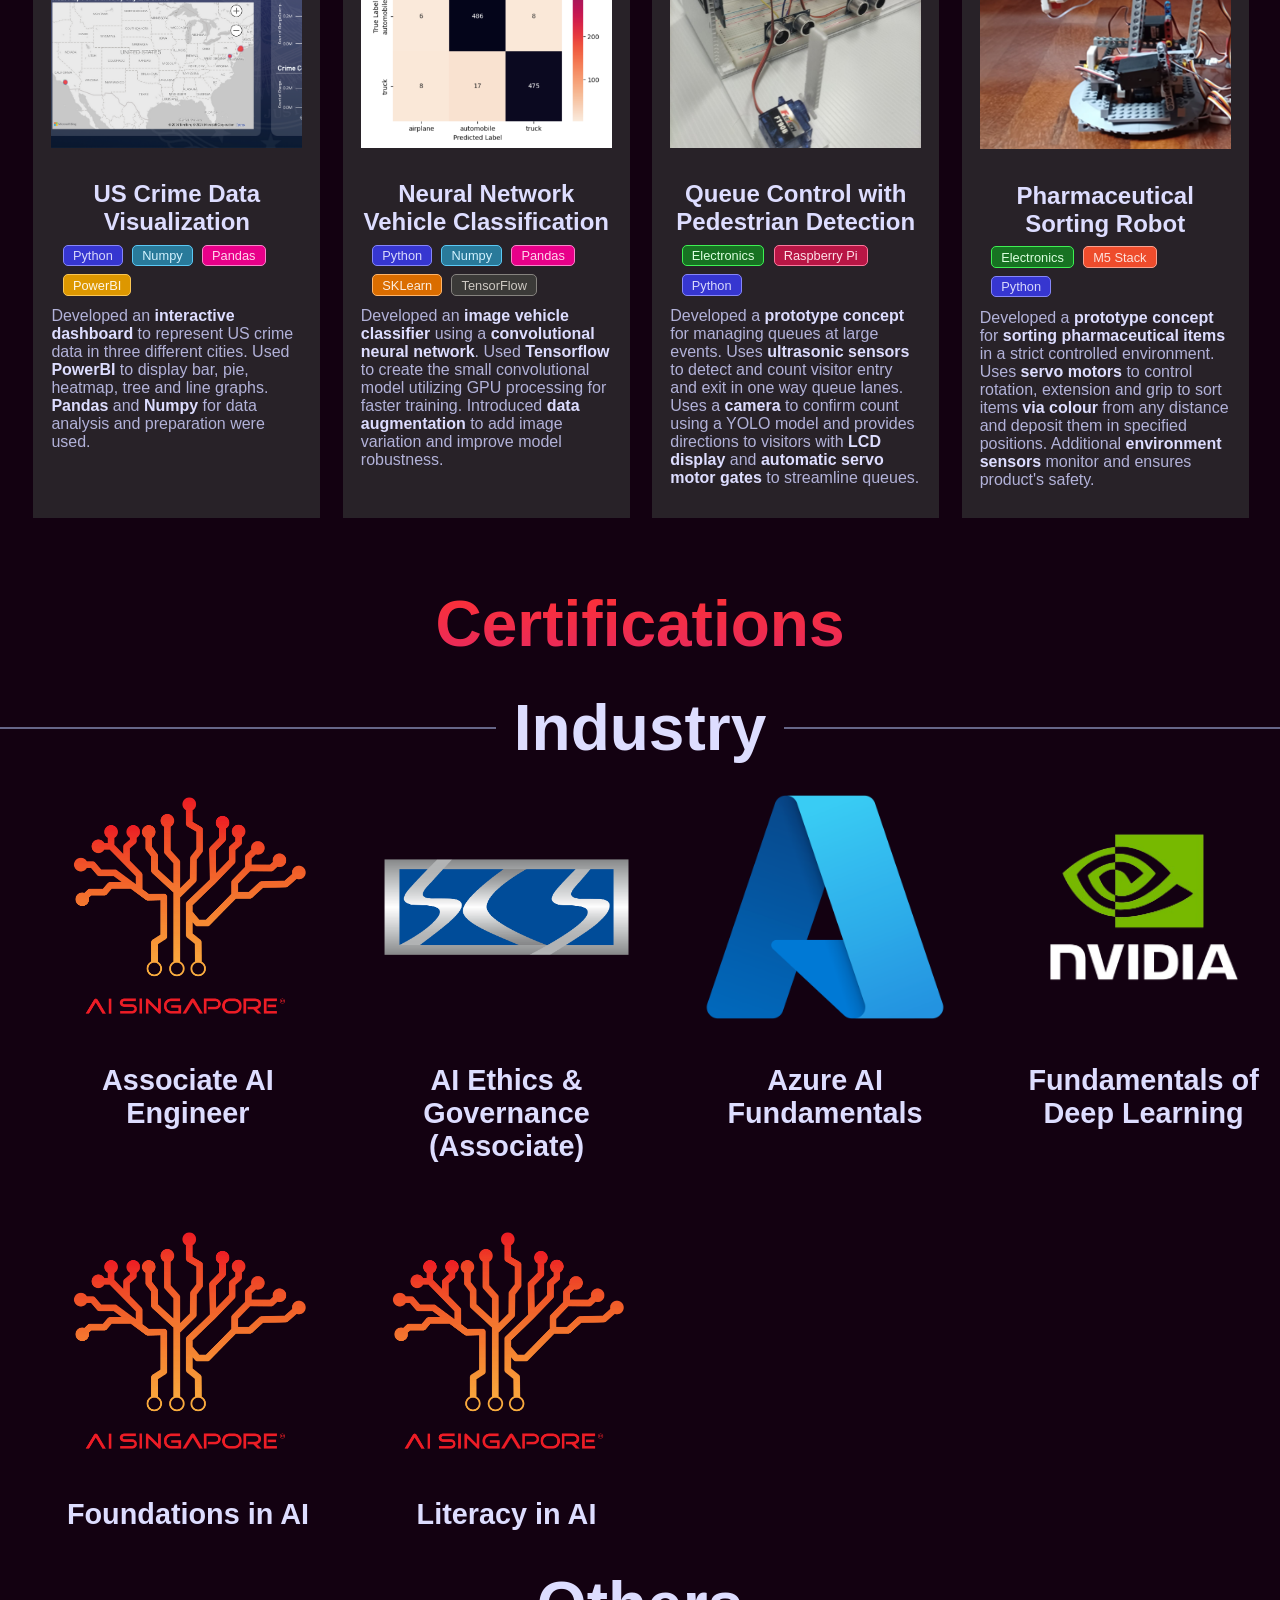
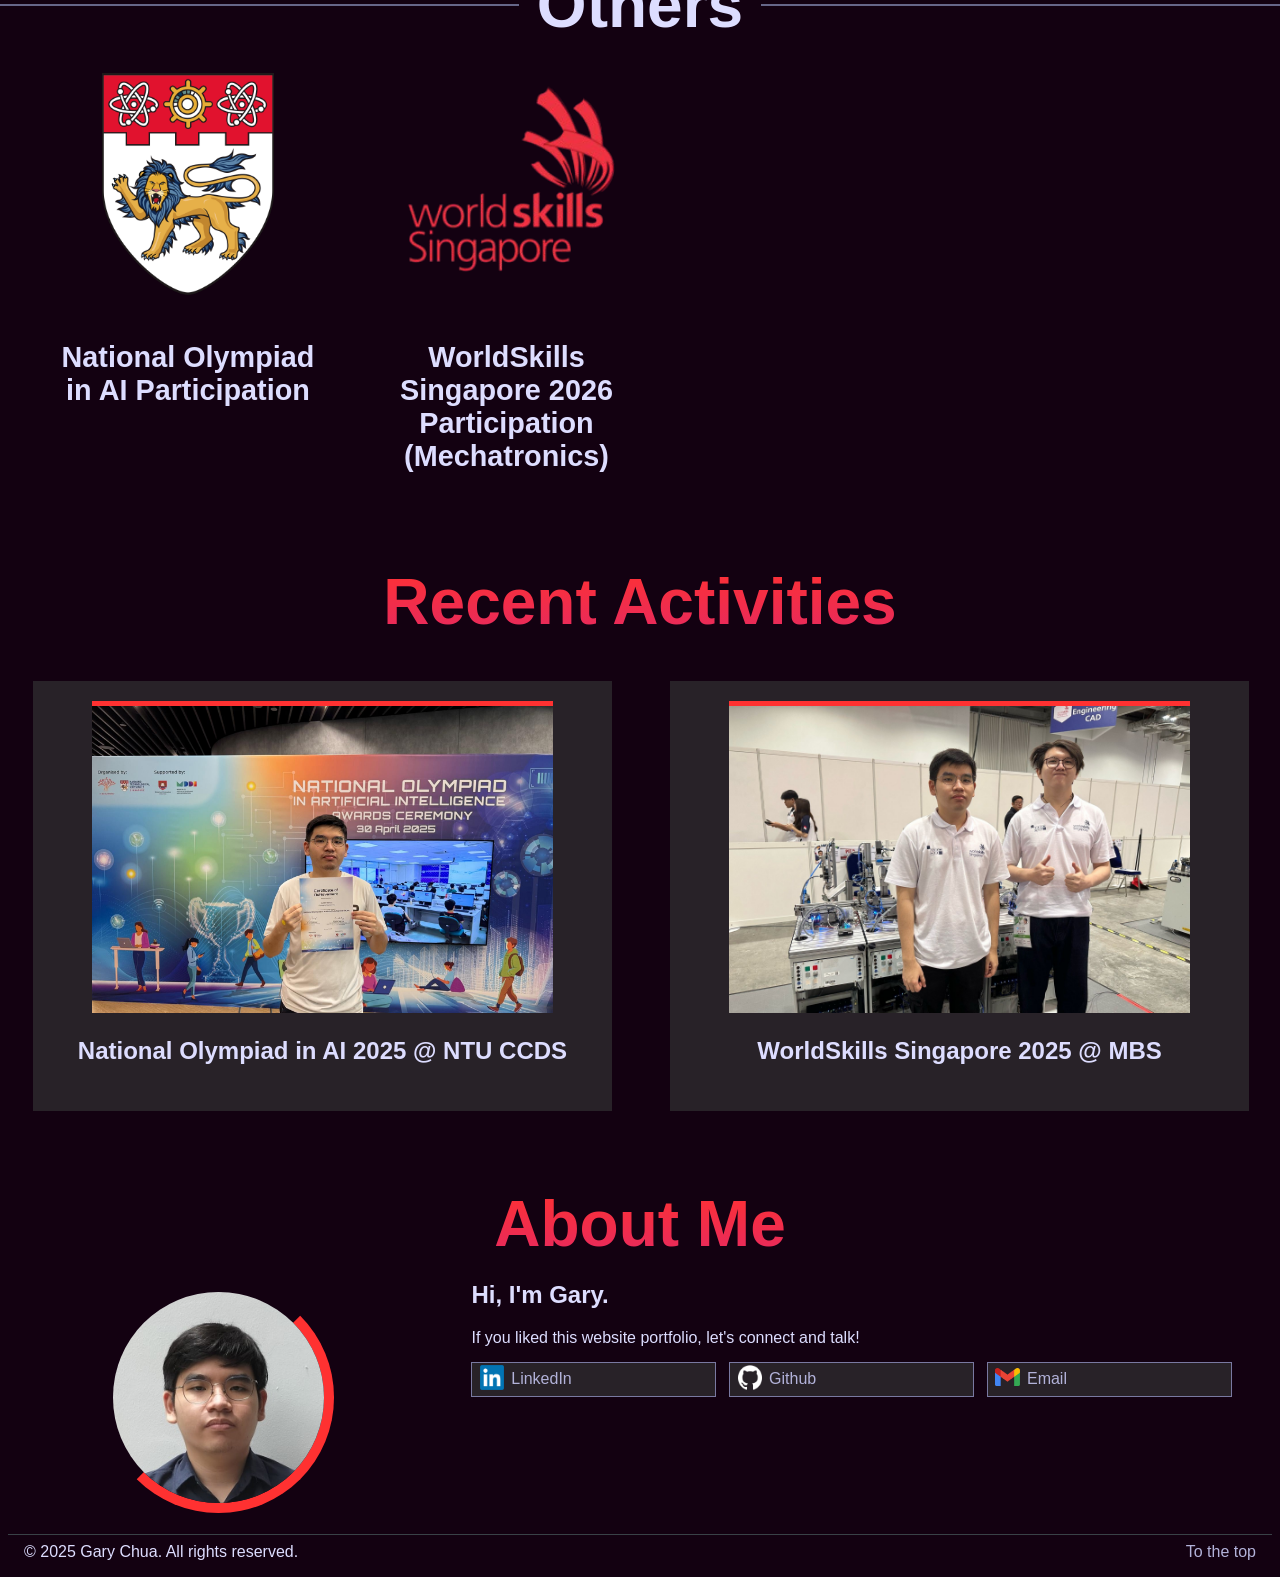
==== commit b24fe3c6: "Modified displays to one and two column for mobile" ====
--- a/index.html
+++ b/index.html
@@ -310,7 +310,7 @@
                 <div class="contact">
                     <a href="https://www.linkedin.com/in/gary-chua-73b66030a/"><div class="contact-item">
                         <div class="contact-img"><img src="assets/LinkedInLogo.png" alt="My LinkedIn Profile"></div>
-                        <div class="contact-info">Linked In</div>
+                        <div class="contact-info">LinkedIn</div>
                     </div></a>
                 </div>
                 <div class="contact">
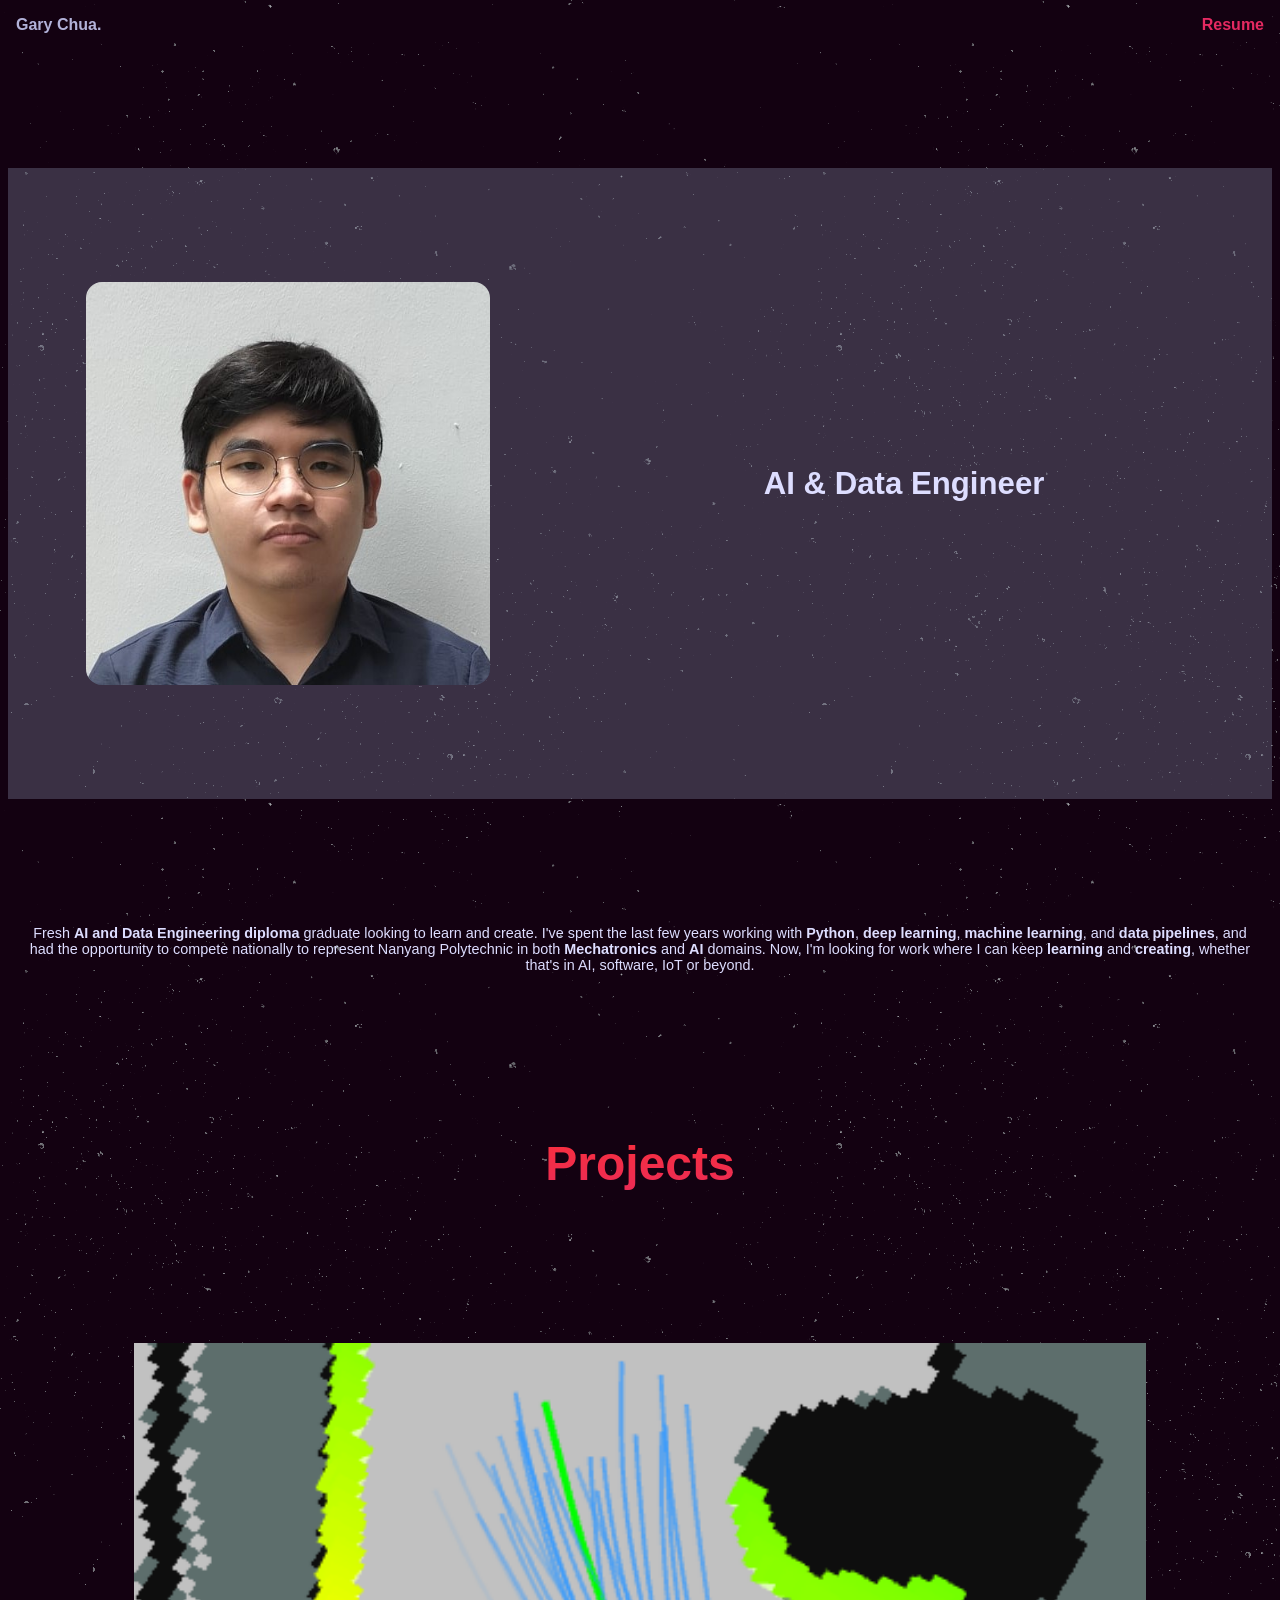
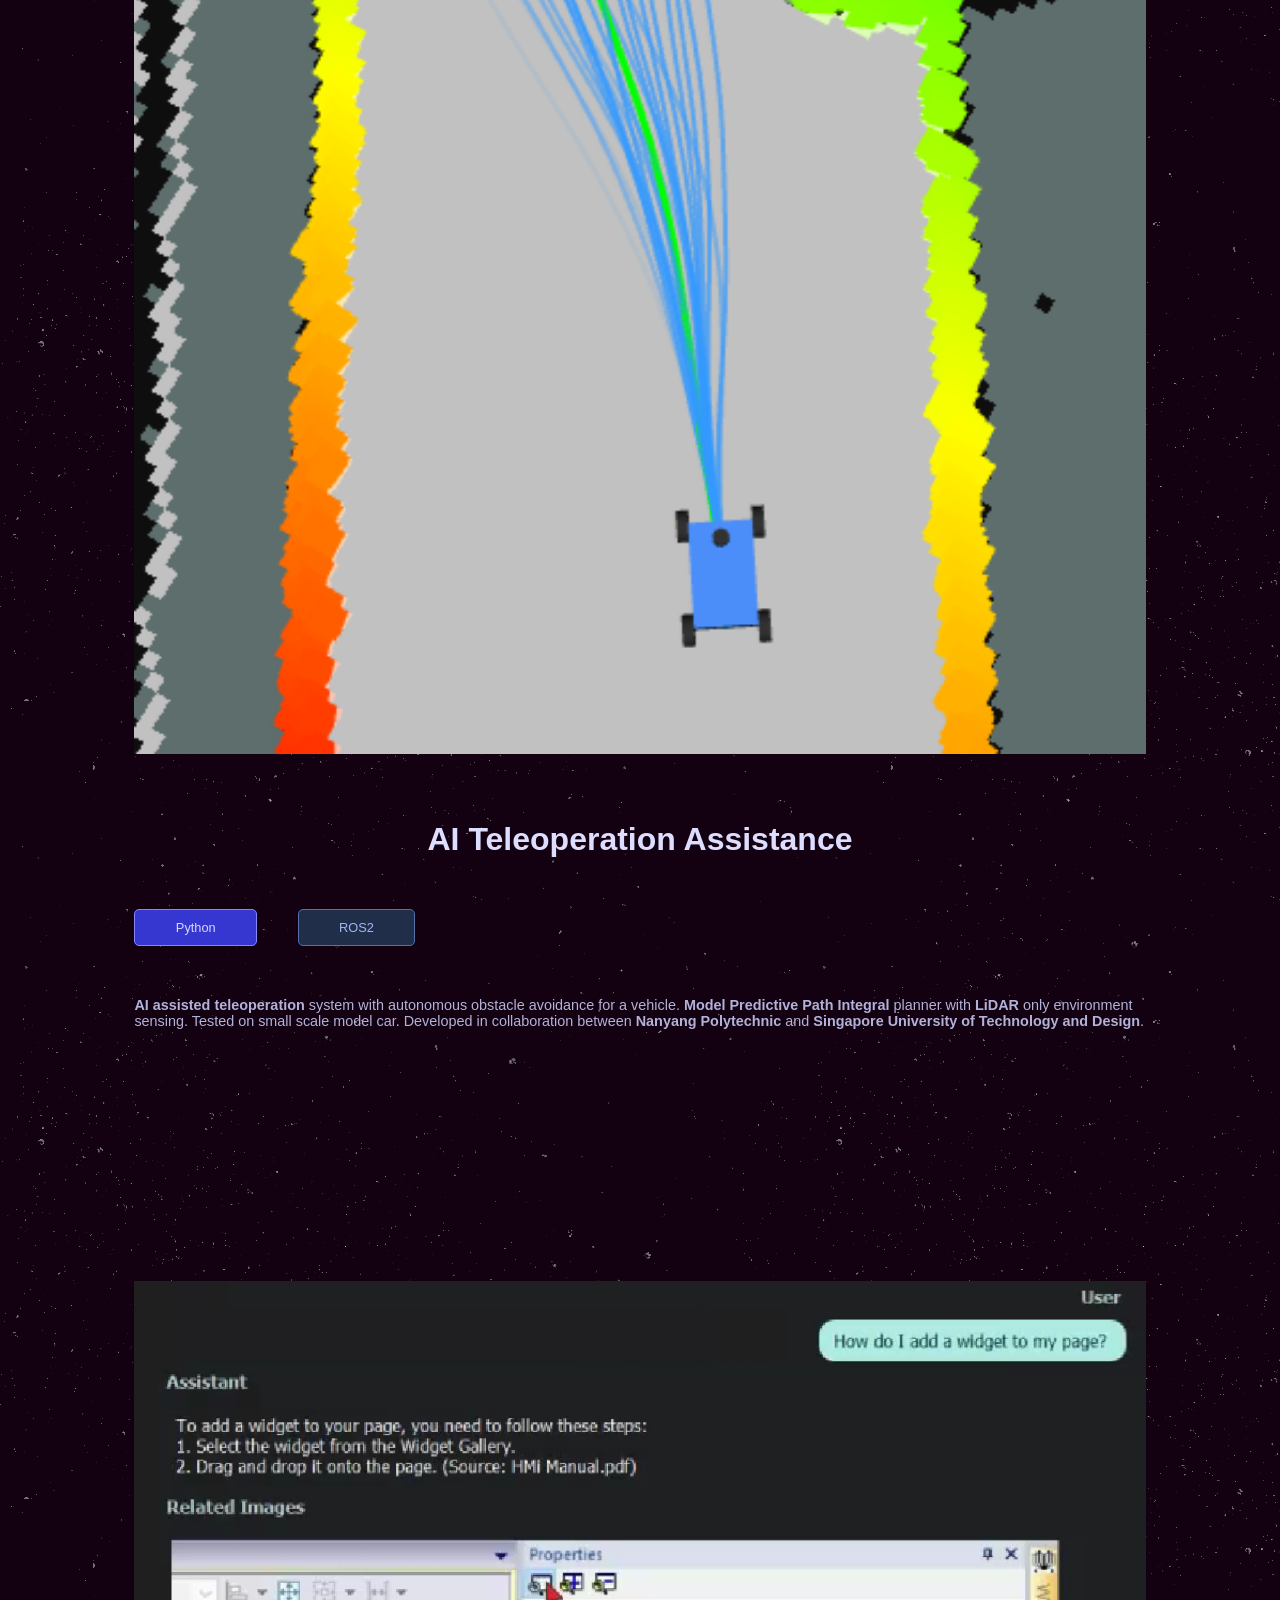
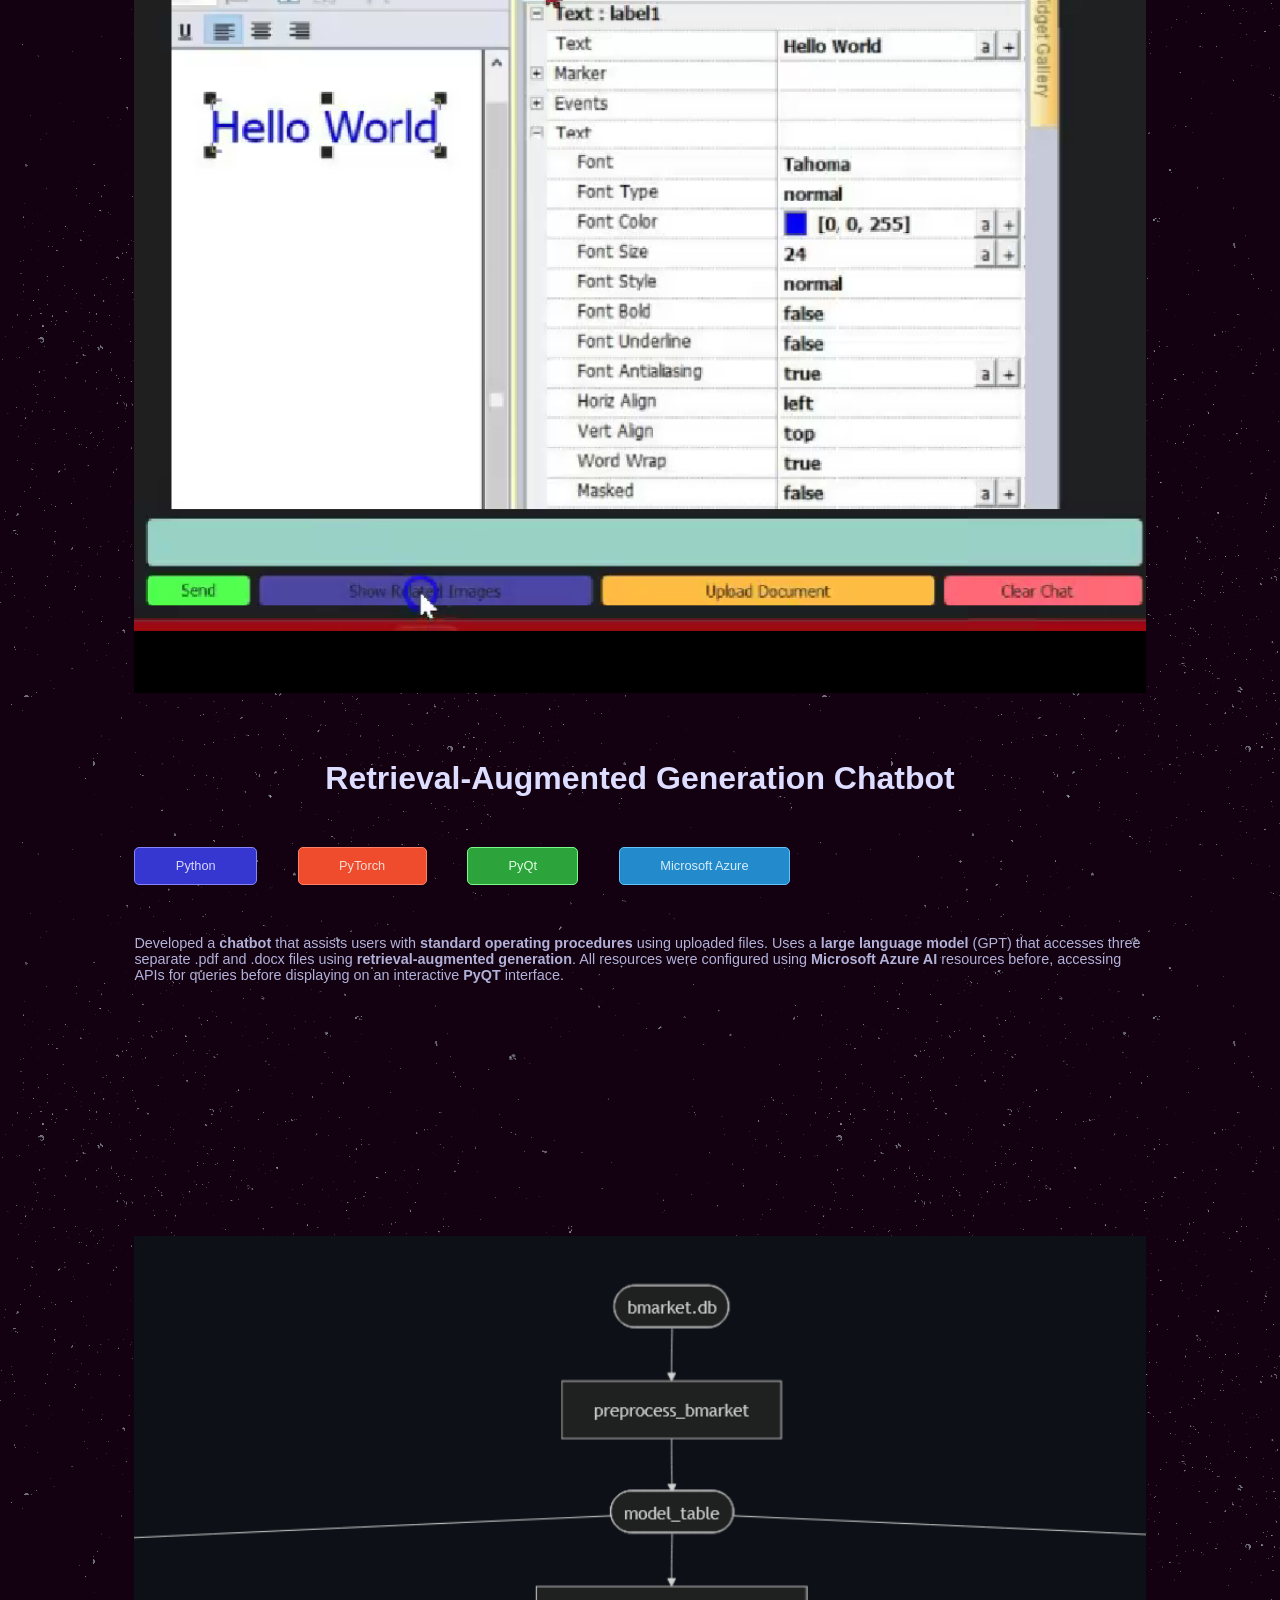
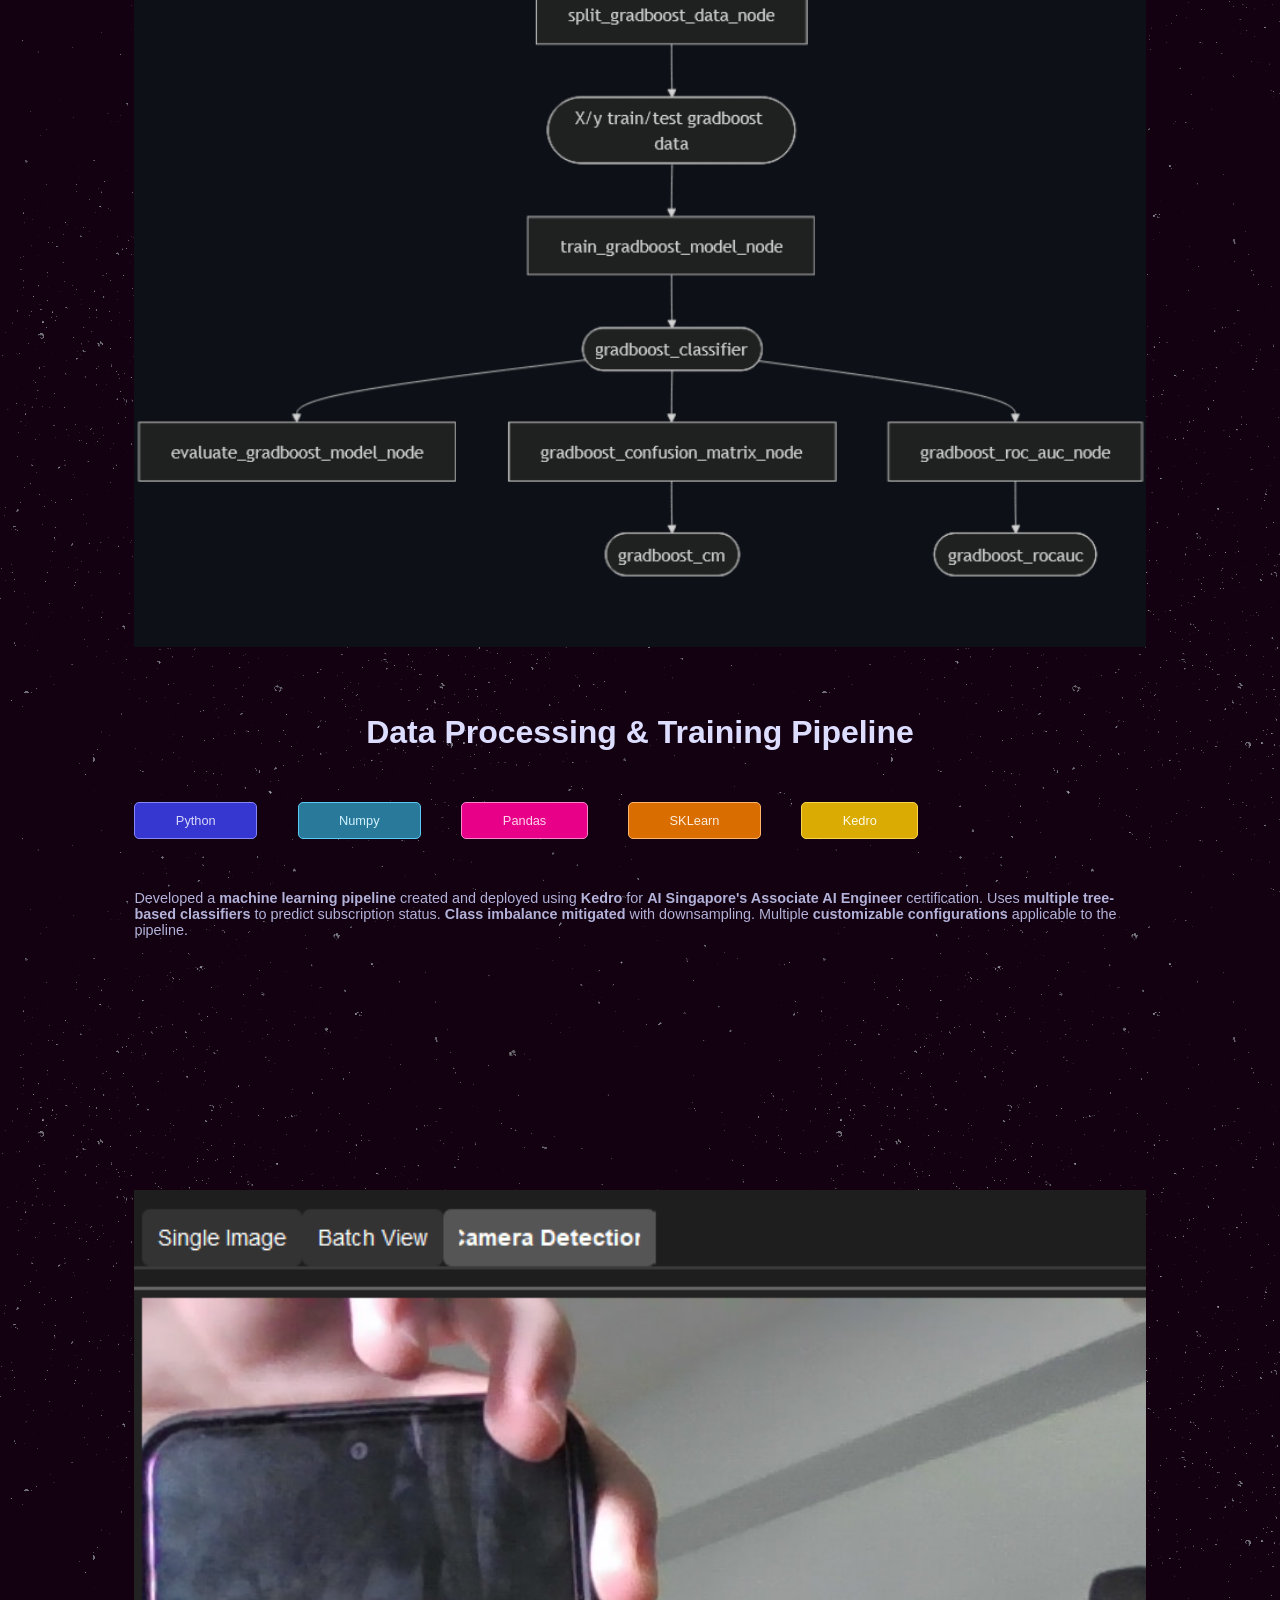
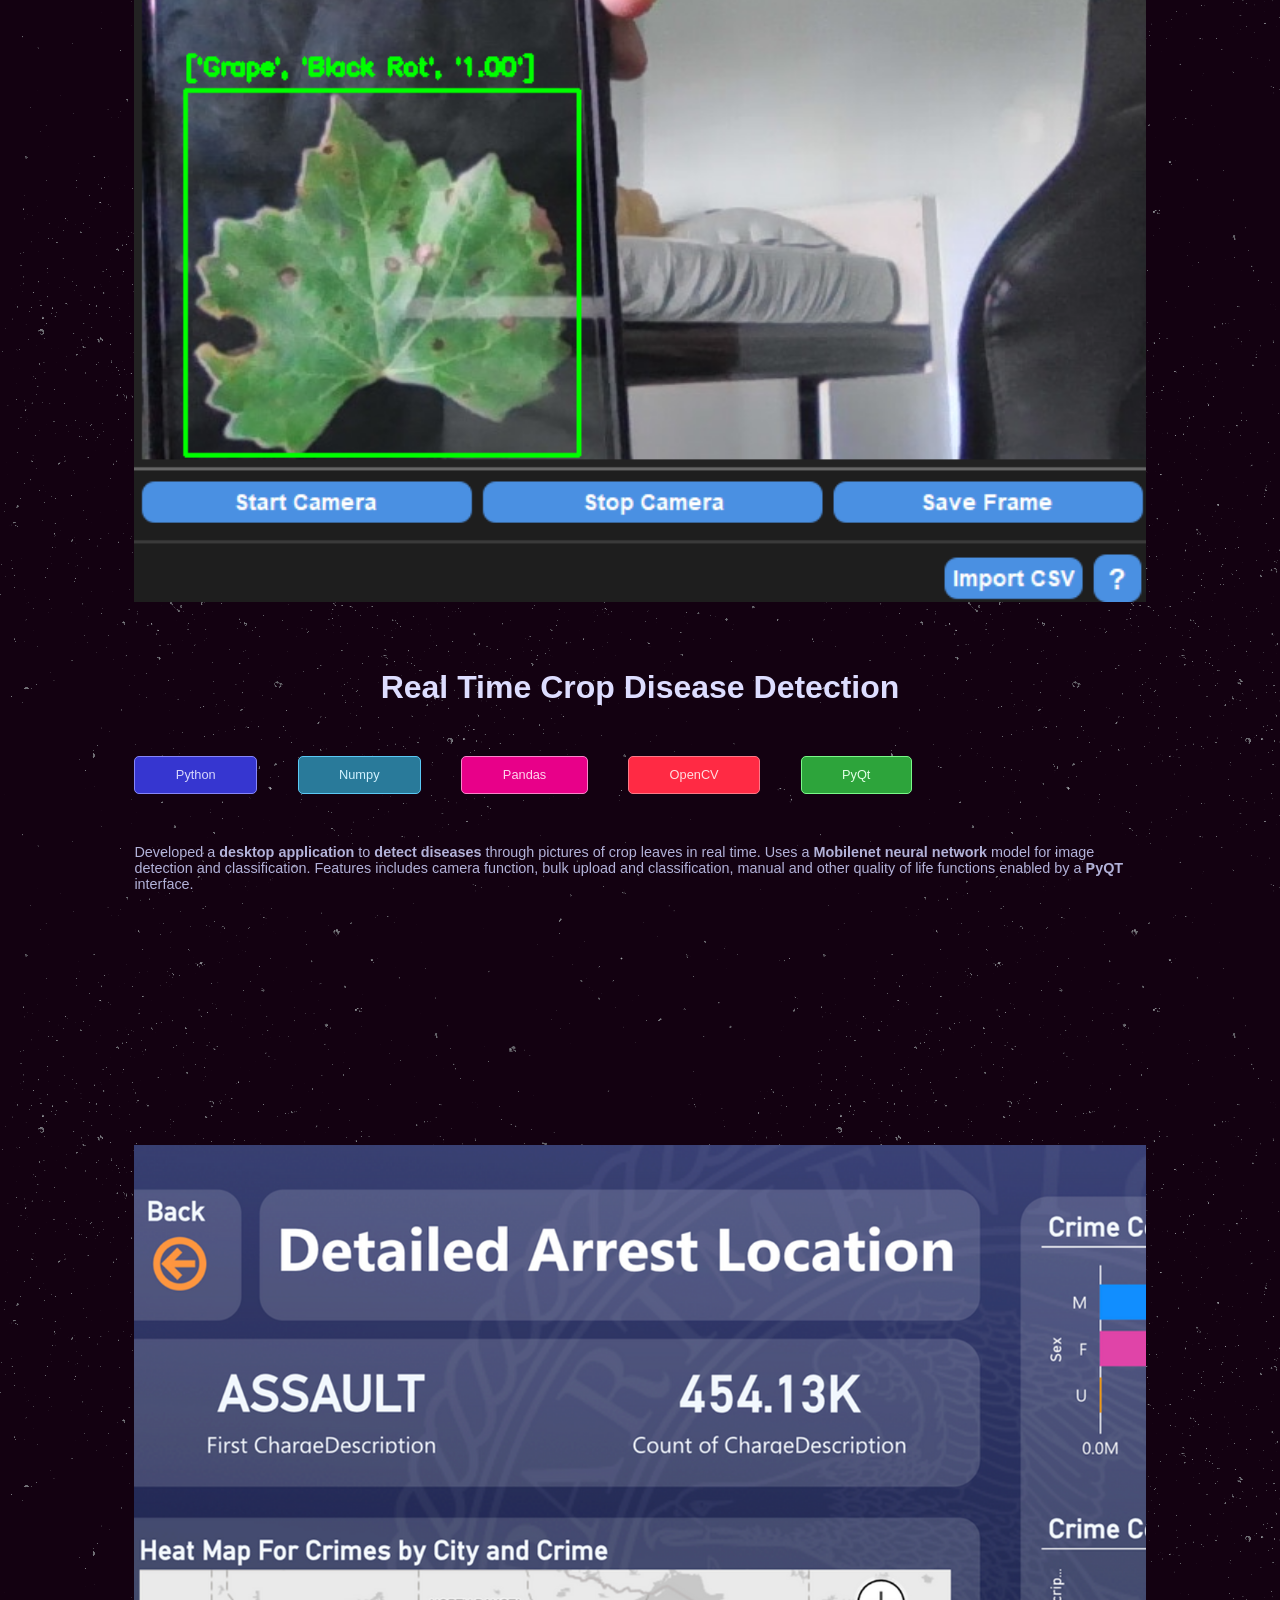
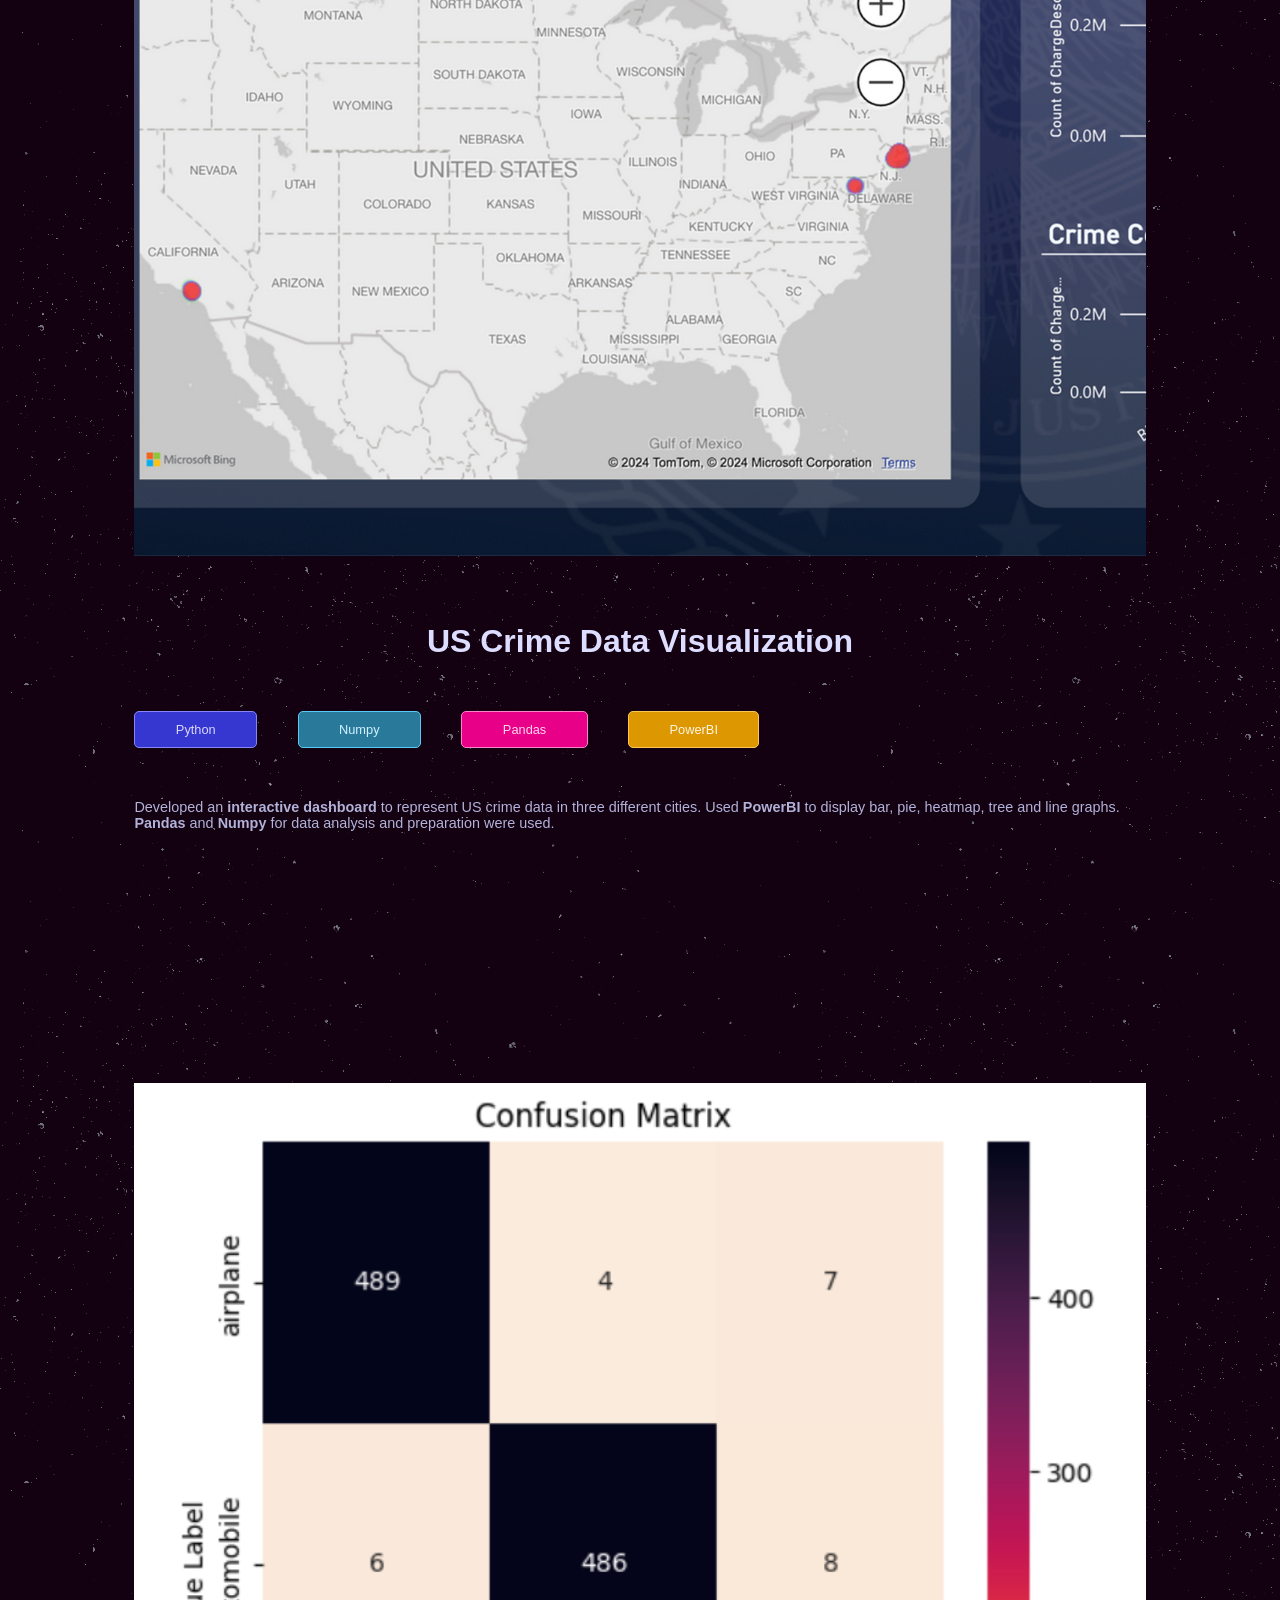
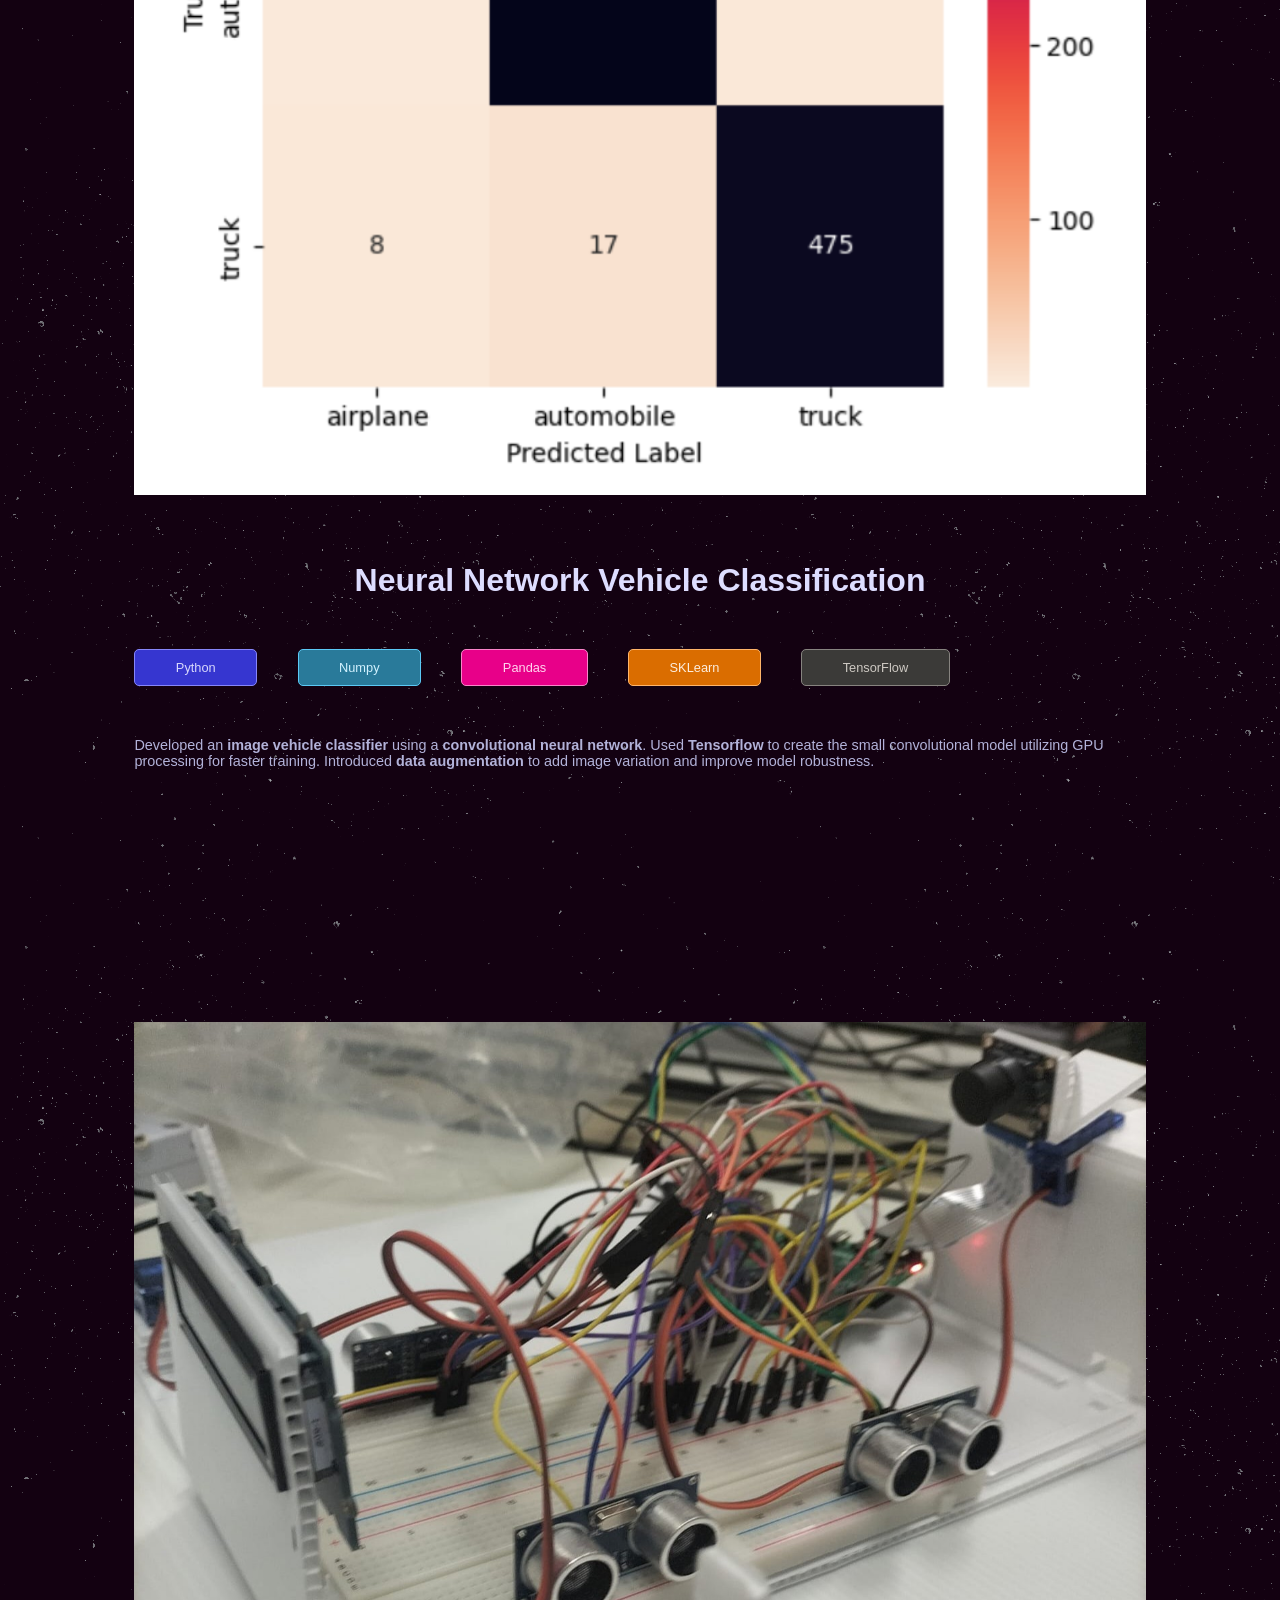
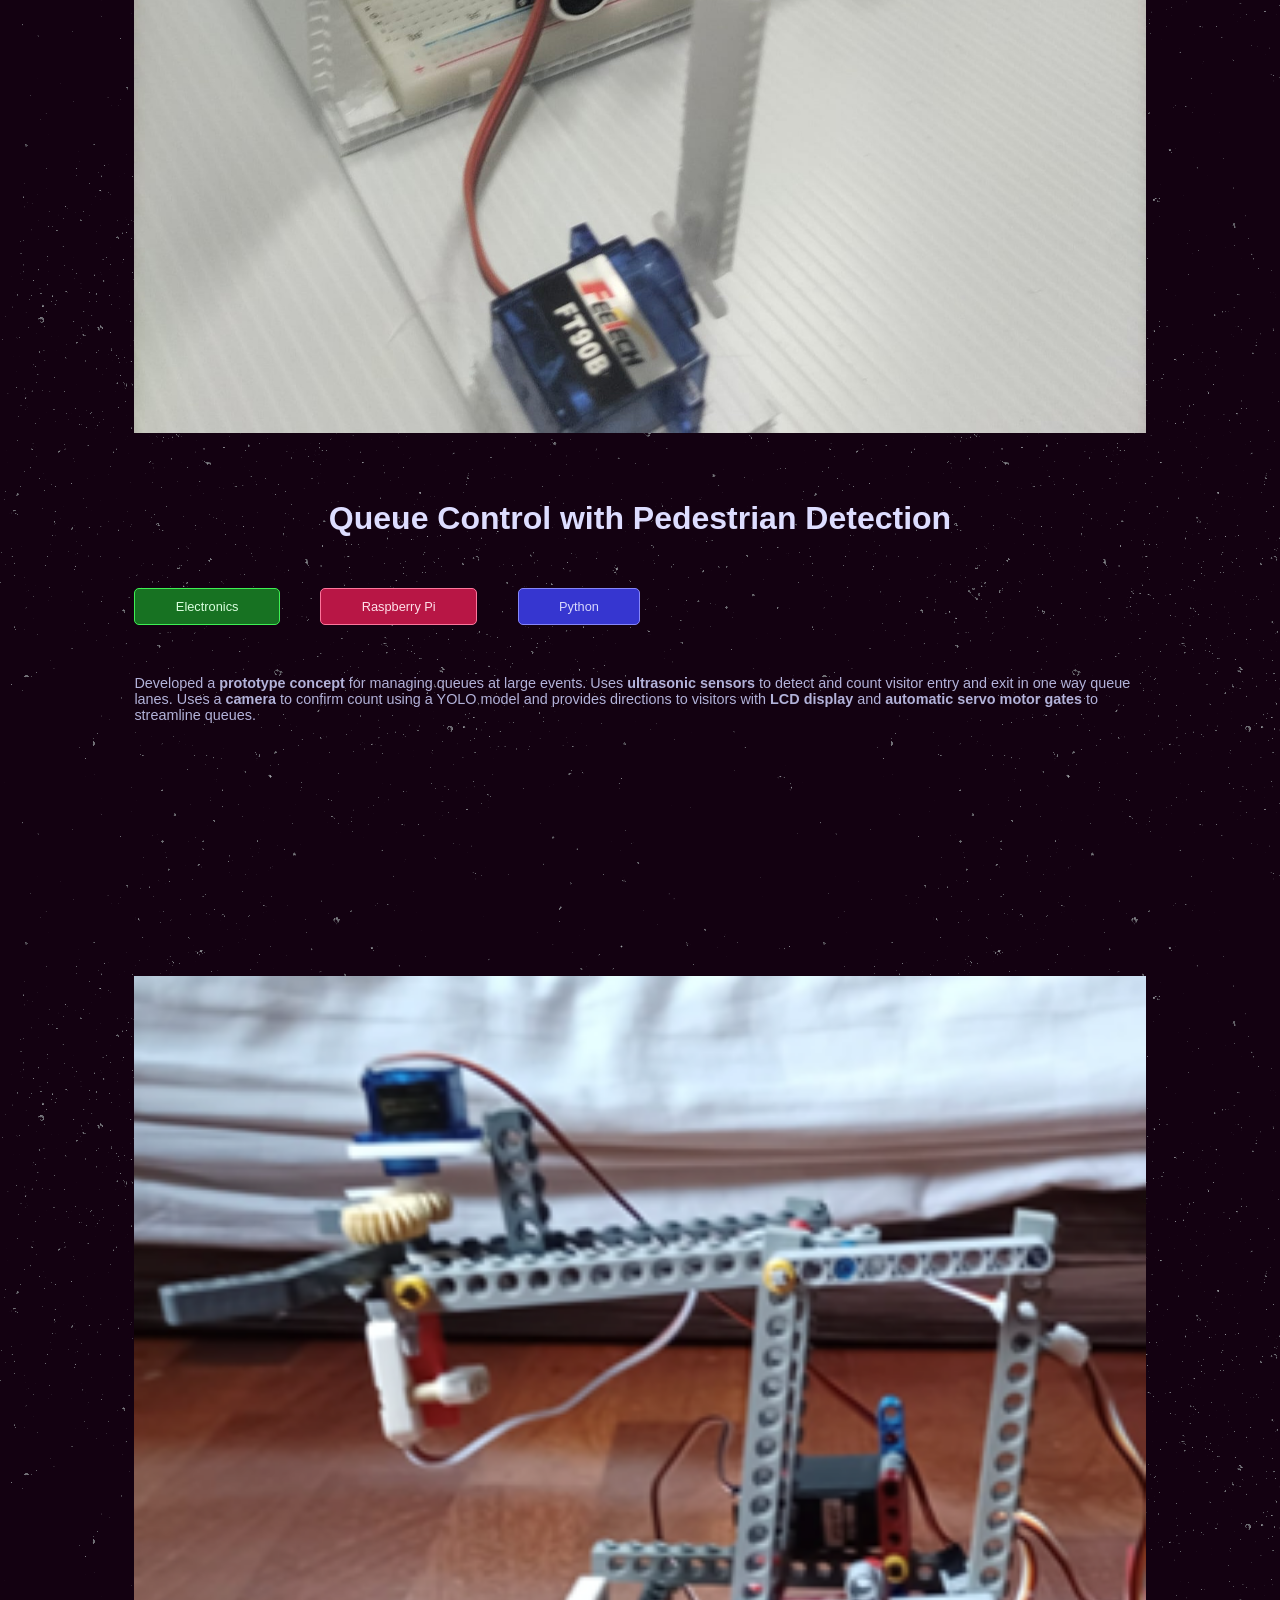
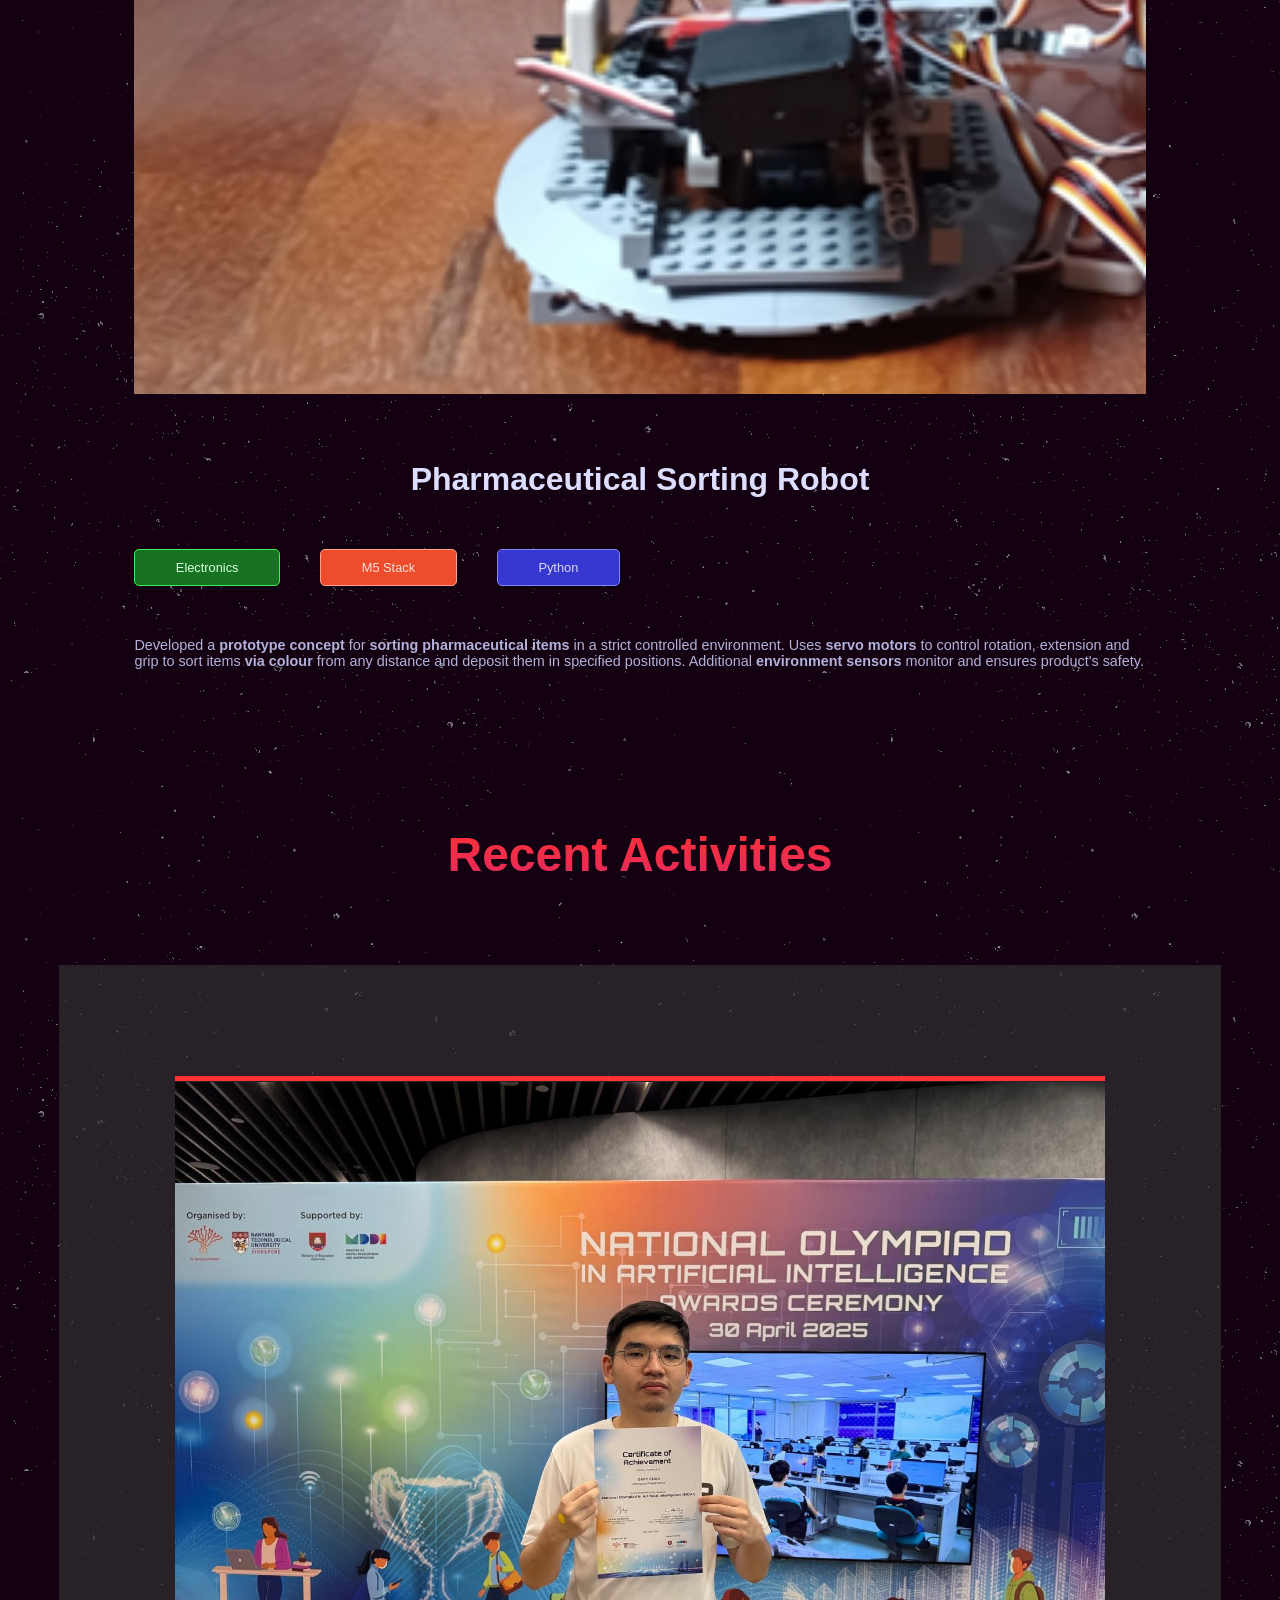
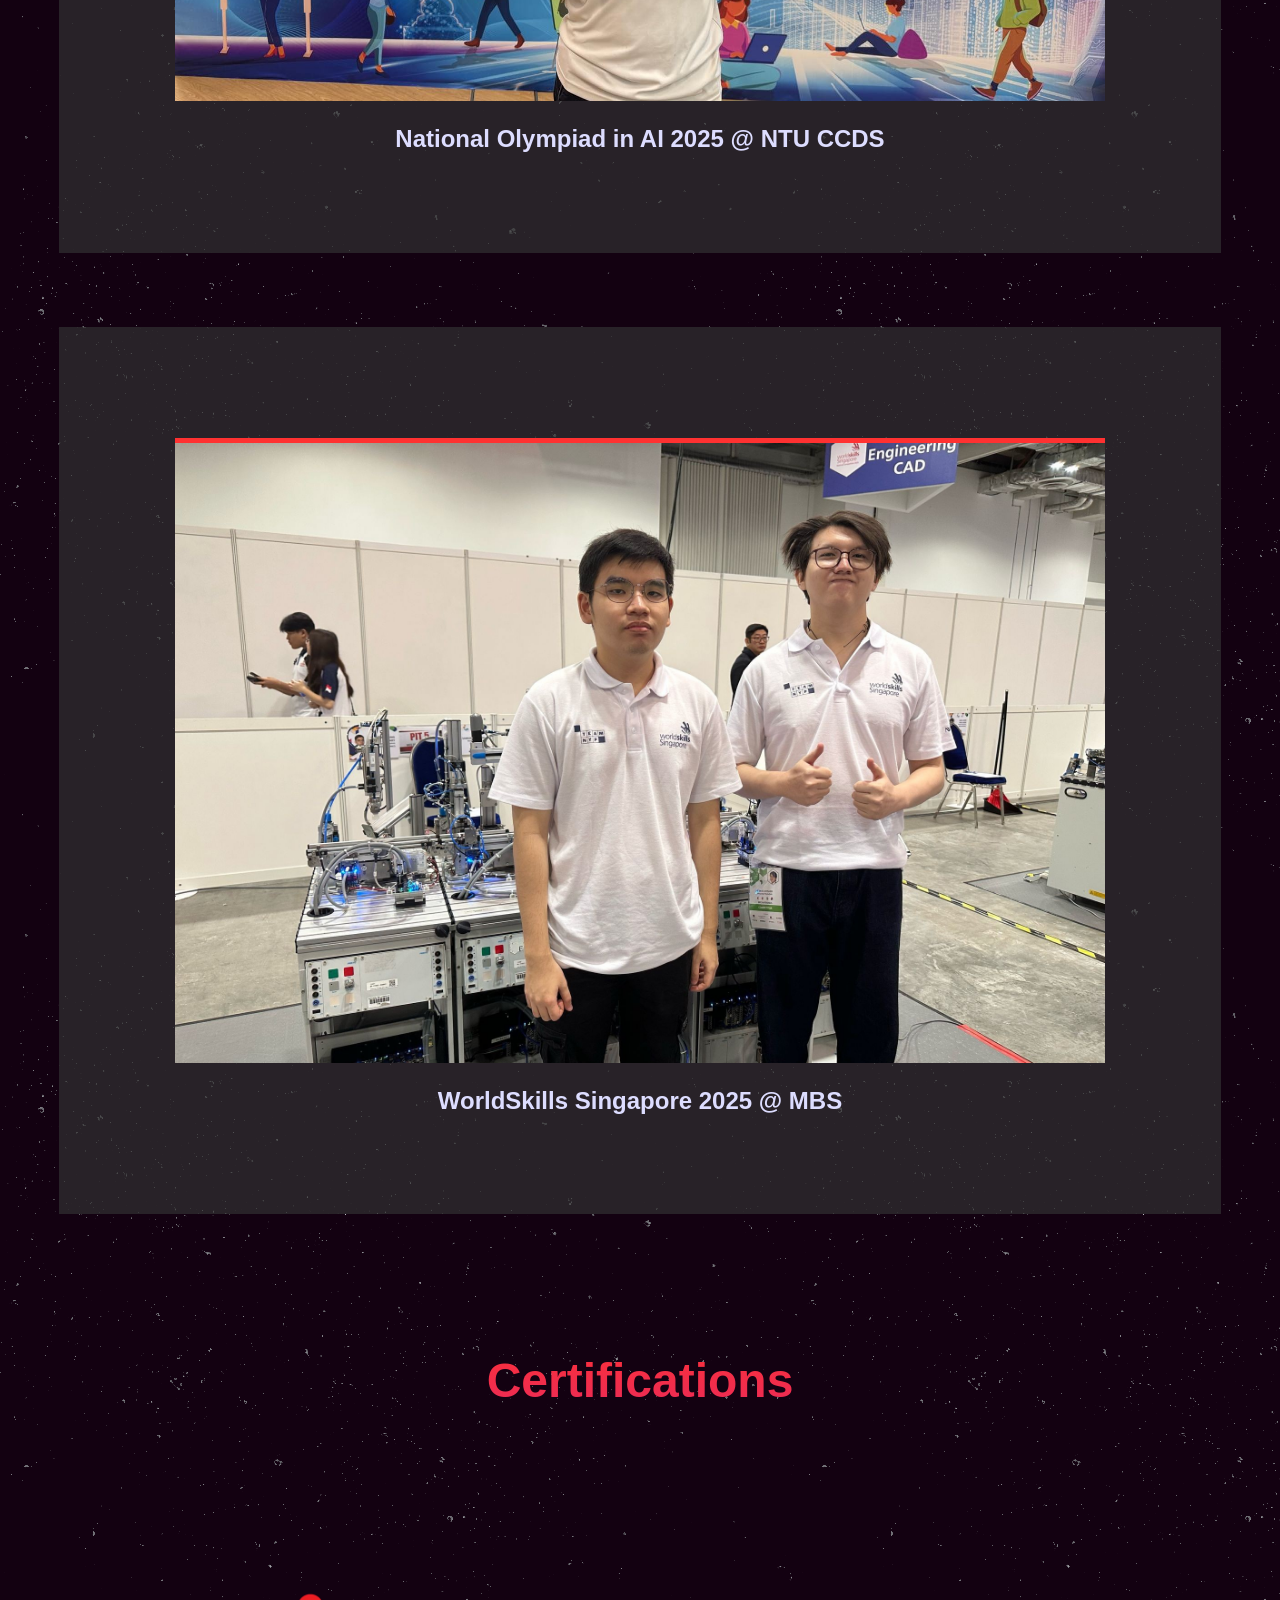
==== commit c83b34e1: "Modifiy html and css to fit mobile devices better" ====
--- a/index.html
+++ b/index.html
@@ -3,115 +3,69 @@
 <head>
     <meta charset="UTF-8">
     <meta name="viewport" content="width=device-width, initial-scale=1.0">
-    <link rel="stylesheet" type="text/css" href="https://gary1e2.github.io/css/style.css">
+    <link rel="stylesheet" type="text/css" href="css/style.css">
     <title>Portfolio</title>
 </head>
 <body>
     <!-- ========== MENU ========== -->
     <header>
         <ul>
-            <li><a href="#projects">Projects</a></li>
-            <li><a href="#certification">Certification</a></li>
-            <li><a href="#about">Contacts</a></li>
-            <li><a href="Resume.pdf">Resume</a></li>
-            <li class="nav-decor">Gary Chua</li>
+            <li><b>Gary Chua.</b></li>
+            <li><a href="Resume.pdf"><b>Resume</b></a></li>
         </ul>
     </header>
 
-    <!-- ========== LANDING ========== -->
-    <section class="landing" id="toppage">
-        <div class="landing-square">
-            <img src="assets/AIDataLogo.png" alt="Custom AI and data logo">
-        </div>
-
-        <div class="landing-square">
-            <div><b>AI</b><b> AI</b></div>
-            <div><b>AI</b><b class="red-letter-fill"> AI</b></div>
-        </div>
-
-        <div class="landing-square">
-            <div></div><div></div><div></div><div></div><div></div><div></div>
-            <div></div><div></div><div></div><div></div><div></div><div></div>
-            <div></div><div></div><div></div><div></div><div></div><div></div>
-            <div></div><div></div><div></div><div></div><div></div><div></div>
-            <div></div><div></div><div></div><div></div><div></div><div></div>
-            <div></div><div></div><div></div><div></div><div></div><div></div>
-        </div>
-
-        <div class="landing-square">
-            <div><b>DATA</b></div>
-            <div><b>DATA</b></div>
-            <div><b class="red-letter-fill">DATA</b></div>
-        </div>
-
-        <div class="landing-rect statement-rect">
-            <div class="statement">
-                <!-- I'M A FRESH AI AND DATA ENGINEERING DIPLOMA GRADUATE. I've SPENT THE LAST FEW YEARS WORKING WITH PYTHON,
-                DEEP LEARNING, MACHINE LEARNING, AND DATA PIPELINES, AND HAD THE OPPORTUNITY TO COMPETE NATIONALLY TO REPRESENT
-                NANYANG POLYTECHNIC IN BOTH MECHATRONICS AND AI DOMAINS. NOW, I'M LOOKING FOR WORK WHERE I CAN KEEP LEARNING AND
-                CREATING WHETHER THAT'S IN AI, SOFTWARE, IOT OR BEYOND. -->
-                I'm a fresh <b>AI and Data Engineering diploma</b> graduate. I've spent the last few years 
+    <section class="landing">
+        <div class="landing-rect">
+            <div class="landing-pic"><div class="face-img"><img src='assets/Gary.jpeg' alt="My face :>"></div></div>
+            <div class="landing-title"><h2>AI & Data Engineer</h2></div>
+        </div>
+    </section>
+
+    <section class="intro">
+        <div class="intro-text">Fresh <b>AI and Data Engineering diploma</b> graduate looking to learn and create. I've spent the last few years 
                 working with <b>Python</b>, <b>deep learning</b>, <b>machine learning</b>, and <b>data 
                 pipelines</b>, and had the opportunity to compete nationally to represent Nanyang Polytechnic 
                 in both <b>Mechatronics</b> and <b>AI</b> domains. Now, I'm looking for work where I can keep 
-                <b>learning</b> and <b>creating</b>, whether that's in AI, software, IoT or beyond.
-            </b>
-            </div>
-            <div class="red-striped"></div>
-        </div>
-
-        <div class="landing-rect title-rect">
-            <div class="title">
-                <b>ENGINEER</b>
-            </div>
-            <div class="red-circle-large"></div>
-            <div class="red-circle-large"></div>
-            <div class="red-circle-large"></div>
-            <div class="red-circle-large"></div>
-
-            <div class="red-circle-small"><div></div></div>
-            <div class="red-circle-small"><div></div></div>
-            <div class="red-circle-small"><div></div></div>
-        </div>
-    </section>
-
-    <!-- ========== PROJECTS ========== -->
+                <b>learning</b> and <b>creating</b>, whether that's in AI, software, IoT or beyond.</div>
+    </section>
+
     <h1 class="project-header" id="projects">Projects</h1>
     <section class="project-list">
         <div class="project-card">
-            <div class="card-img">
+            <div class="project-img">
                 <img src="assets/SUTDProject.png" alt="project x">
             </div>
             <h2>
                 AI Teleoperation Assistance
             </h2>
-            <div class=skill-list>
+            <div class=project-skills>
                 <div class="python">Python</div>
                 <div class="ros2">ROS2</div>
             </div>
-            <div class="card-desc">
-                Developed an <b>AI assisted teleoperation</b> system with autonomous obstacle avoidance. 
-                Uses a <b>Model Predictive Path Integral</b> planner and <b>LiDAR</b> only environment sensing. 
-                Tested on a physical remote controlled car model with a gamepad controller. 
-                System developed in collaboration between <b>Nanyang Polytechnic</b> and <b>Singapore University 
+            <div class="project-desc">
+                <b>AI assisted teleoperation</b> system with autonomous obstacle avoidance for a vehicle. 
+                <b>Model Predictive Path Integral</b> planner with <b>LiDAR</b> only environment sensing. 
+                Tested on small scale model car.
+                Developed in collaboration between <b>Nanyang Polytechnic</b> and <b>Singapore University 
                 of Technology and Design</b>. 
             </div>
         </div>
 
         <div class="project-card">
-            <div class="card-img">
+            <div class="project-img">
                 <img src="assets/AIEPProject.png" alt="project x">
             </div>
             <h2>
                 Retrieval-Augmented Generation Chatbot
             </h2>
-            <div class=skill-list>
+            <div class=project-skills>
                 <div class="python">Python</div>
                 <div class="torch">PyTorch</div>
                 <div class="pyqt">PyQt</div>
                 <div class="azure">Microsoft Azure</div>
             </div>
-            <div class="card-desc">
+            <div class="project-desc">
                 Developed a <b>chatbot</b> that assists users with <b>standard operating procedures</b> using uploaded 
                 files. Uses a <b>large language model</b> (GPT) that accesses three separate .pdf and 
                 .docx files using <b>retrieval-augmented generation</b>. All resources were 
@@ -121,20 +75,20 @@
         </div>
 
         <div class="project-card">
-            <div class="card-img">
+            <div class="project-img">
                 <img src="assets/CAIEProject.png" alt="project x">
             </div>
             <h2>
                 Data Processing & Training Pipeline
             </h2>
-            <div class=skill-list>
+            <div class=project-skills>
                 <div class="python">Python</div>
                 <div class="numpy">Numpy</div>
                 <div class="pandas">Pandas</div>
                 <div class="sklearn">SKLearn</div>
                 <div class="kedro">Kedro</div>
             </div>
-            <div class="card-desc">
+            <div class="project-desc">
                 Developed a <b>machine learning pipeline</b> created and deployed using <b>Kedro</b> for <b>AI Singapore's 
                 Associate AI Engineer</b> certification. Uses <b>multiple tree-based classifiers</b> to predict 
                 subscription status. <b>Class imbalance mitigated</b> with downsampling. Multiple <b>customizable 
@@ -143,20 +97,20 @@
         </div>
 
         <div class="project-card">
-            <div class="card-img">
+            <div class="project-img">
                 <img src="assets/CVProject.png" alt="project x">
             </div>
             <h2>
                 Real Time Crop Disease Detection
             </h2>
-            <div class=skill-list>
+            <div class=project-skills>
                 <div class="python">Python</div>
                 <div class="numpy">Numpy</div>
                 <div class="pandas">Pandas</div>
                 <div class="opencv">OpenCV</div>
                 <div class="pyqt">PyQt</div>
             </div>
-            <div class="card-desc">
+            <div class="project-desc">
                 Developed a <b>desktop application</b> to <b>detect diseases</b> through pictures of crop leaves in real time. 
                 Uses a <b>Mobilenet neural network</b> model for image detection and classification. Features includes camera function, 
                 bulk upload and classification, manual and other quality of life functions enabled by a <b>PyQT</b> interface.
@@ -164,19 +118,19 @@
         </div>
 
         <div class="project-card">
-            <div class="card-img">
+            <div class="project-img">
                 <img src="assets/DPVProject.png" alt="project x">
             </div>
             <h2>
                 US Crime Data Visualization
             </h2>
-            <div class=skill-list>
+            <div class=project-skills>
                 <div class="python">Python</div>
                 <div class="numpy">Numpy</div>
                 <div class="pandas">Pandas</div>
                 <div class="powerbi">PowerBI</div>
             </div>
-            <div class="card-desc">
+            <div class="project-desc">
                 Developed an <b>interactive dashboard</b> to represent US crime data in three different cities. Used <b>PowerBI</b> to 
                 display bar, pie, heatmap, tree and line graphs. <b>Pandas</b> and <b>Numpy</b> for data analysis and preparation were 
                 used.
@@ -184,20 +138,20 @@
         </div>
 
         <div class="project-card">
-            <div class="card-img">
+            <div class="project-img">
                 <img src="assets/DLProject.png" alt="project x">
             </div>
             <h2>
                 Neural Network Vehicle Classification
             </h2>
-            <div class=skill-list>
+            <div class=project-skills>
                 <div class="python">Python</div>
                 <div class="numpy">Numpy</div>
                 <div class="pandas">Pandas</div>
                 <div class="sklearn">SKLearn</div>
                 <div class="tensor">TensorFlow</div>
             </div>
-            <div class="card-desc">
+            <div class="project-desc">
                 Developed an <b>image vehicle classifier</b> using a <b>convolutional neural network</b>. Used <b>Tensorflow</b> to 
                 create the small convolutional model utilizing GPU processing for faster training. Introduced <b>data augmentation</b>  
                 to add image variation and improve model robustness.
@@ -205,18 +159,18 @@
         </div>
 
         <div class="project-card">
-            <div class="card-img">
+            <div class="project-img">
                 <img src="assets/IOTAProject.jpeg" alt="project x">
             </div>
             <h2>
                 Queue Control with Pedestrian Detection
             </h2>
-            <div class=skill-list>
+            <div class=project-skills>
                 <div class="electronics">Electronics</div>
                 <div class="raspberrypi">Raspberry Pi</div>
                 <div class="python">Python</div>
             </div>
-            <div class="card-desc">
+            <div class="project-desc">
                 Developed a <b>prototype concept</b> for managing queues at large events. Uses <b>ultrasonic sensors</b> to detect 
                 and count visitor entry and exit in one way queue lanes. Uses a <b>camera</b> to confirm count using a YOLO model and 
                 provides directions to visitors with <b>LCD display</b> and <b>automatic servo motor gates</b> to streamline queues.
@@ -224,18 +178,18 @@
         </div>
 
         <div class="project-card">
-            <div class="card-img">
+            <div class="project-img">
                 <img src="assets/EExploreProject.png" alt="project x">
             </div>
             <h2>
                 Pharmaceutical Sorting Robot
             </h2>
-            <div class=skill-list>
+            <div class=project-skills>
                 <div class="electronics">Electronics</div>
                 <div class="m5stack">M5 Stack</div>
                 <div class="python">Python</div>
             </div>
-            <div class="card-desc">
+            <div class="project-desc">
                 Developed a <b>prototype concept</b> for <b>sorting pharmaceutical items</b> in a strict controlled environment. Uses 
                 <b>servo motors</b> to control rotation, extension and grip to sort items <b>via colour</b> from any distance and deposit 
                 them in specified positions. Additional <b>environment sensors</b> monitor and ensures product's safety.
@@ -243,49 +197,7 @@
         </div>
     </section>
 
-    <!-- ========== CERTIFICATES ========== -->
-    <h1 class="cert-header" id="certification">Certifications</h1>
-
-    <h4 class="cert-header2"> Industry </h4>
-    <section class="cert-list">
-        <div class="cert">
-            <div class="cert-img"><img src="assets/AISingaporeLogo.png" alt="AI Singapore Logo"></div>
-            <h2 class="cert-name">Associate AI Engineer</h2>
-        </div>
-        <div class="cert">
-            <div class="cert-img"><img src="assets/SCSLogo.png" alt="Singapore Computer Society Logo"></div>
-            <h2 class="cert-name">AI Ethics & Governance (Associate)</h2>
-        </div>
-        <div class="cert">
-            <div class="cert-img"><img src="assets/MicrosoftAzureLogo.png" alt="Microsoft Azure Logo"></div>
-            <h2 class="cert-name">Azure AI Fundamentals</h2>
-        </div>
-        <div class="cert">
-            <div class="cert-img"><img src="assets/NvidiaLogo.png" alt="Nvidia Logo"></div>
-            <h2 class="cert-name">Fundamentals of Deep Learning</h2>
-        </div>
-        <div class="cert">
-            <div class="cert-img"><img src="assets/AISingaporeLogo.png" alt="AI Singapore Logo"></div>
-            <h2 class="cert-name">Foundations in AI</h2>
-        </div>
-        <div class="cert">
-            <div class="cert-img"><img src="assets/AISingaporeLogo.png" alt="AI Singapore Logo"></div>
-            <h2 class="cert-name">Literacy in AI</h2>
-        </div>
-    </section>
-
-    <h4 class="cert-header2"> Others </h4>
-    <section class="cert-list">
-        <div class="cert">
-            <div class="cert-img"><img src="assets/NTULogo.png" alt="Nanyang Technological University Logo"></div>
-            <h2 class="cert-name">National Olympiad in AI Participation</h2>
-        </div>
-        <div class="cert">
-            <div class="cert-img"><img src="assets/WSSLogo.png" alt="WorldSkills Singapore Logo"></div>
-            <h2 class="cert-name">WorldSkills Singapore 2026 Participation (Mechatronics)</h2>
-        </div>
-    </section>
-
+    <!-- ========== ACTIVITY ========== -->
     <h1 class="activity-header" id="Events">Recent Activities</h1>
     <section class="activities">
         <div class="activity">
@@ -298,34 +210,24 @@
         </div>
     </section>
 
-    <!-- ========== ABOUT ME ========== -->
-    <h1 class="about-header" id="about">About Me</h1>
-    <section class="about">
-        <div class="face"><div class="face-img"><img src='assets/Gary.jpeg' alt="My face :>"></div></div>
-        <div class="personal">
-            <div><h1>Hi, I'm Gary.</h1>
-            If you liked this website portfolio, let's connect and talk!
-            </div>
-            <div class="contacts">
-                <div class="contact">
-                    <a href="https://www.linkedin.com/in/gary-chua-73b66030a/"><div class="contact-item">
-                        <div class="contact-img"><img src="assets/LinkedInLogo.png" alt="My LinkedIn Profile"></div>
-                        <div class="contact-info">LinkedIn</div>
-                    </div></a>
-                </div>
-                <div class="contact">
-                    <a href="https://github.com/Gary1E2"><div class="contact-item">
-                        <div class="contact-img"><img src="assets/GithubLogo.png" alt="My Github Profile"></div>
-                        <div class="contact-info">Github</div>
-                    </div></a>
-                </div>
-                <div class="contact">
-                    <a href="mailto:1e2.gary.chua@gmail.com"><div class="contact-item">
-                        <div class="contact-img"><img src="assets/GmailLogo.png" alt="My Email"></div>
-                        <div class="contact-info">Email</div>
-                    </div></a>
-                </div>
-            </div>
+    <!-- ========== CERTIFICATES ========== -->
+    <h1 class="cert-header" id="certification">Certifications</h1>
+    <section class="cert-list">
+        <div class="cert">
+            <div class="cert-img"><img src="assets/AISingaporeLogo.png" alt="AI Singapore Logo"></div>
+            <h2 class="cert-name">Associate AI Engineer</h2>
+        </div>
+        <div class="cert">
+            <div class="cert-img"><img src="assets/SCSLogo.png" alt="Singapore Computer Society Logo"></div>
+            <h2 class="cert-name">AI Ethics & Governance (Associate)</h2>
+        </div>
+        <div class="cert">
+            <div class="cert-img"><img src="assets/MicrosoftAzureLogo.png" alt="Microsoft Azure Logo"></div>
+            <h2 class="cert-name">Azure AI Fundamentals</h2>
+        </div>
+        <div class="cert">
+            <div class="cert-img"><img src="assets/NvidiaLogo.png" alt="Nvidia Logo"></div>
+            <h2 class="cert-name">Fundamentals of Deep Learning</h2>
         </div>
     </section>
 
@@ -333,7 +235,7 @@
     <footer>
         <ul>
             <li class="nav-decor">© 2025 Gary Chua. All rights reserved.</li>
-            <li><a href="#toppage">To the top</a></li>
+            <li><a href="#toppage"><b>^</b></a></li>
         </ul>
     </footer>
 </body>
--- a/css/style.css
+++ b/css/style.css
@@ -0,0 +1,407 @@
+* {
+    font-family: Helvetica, sans-serif, Arial;
+}
+
+
+body {
+    color: #DDDDFF;
+    padding: 0 0 0 0;
+    background: url('../assets/stardust.png') repeat #130111;
+    overflow-x: hidden;
+}
+
+/* ========== HEADER ========== */
+header {
+    position: sticky;
+    z-index: 1;
+    top: 0;
+    color: #b2b2d9;
+    background-color: #130111;
+    /* border: red 2px solid; */
+}
+
+header ul {
+    list-style-type: none;
+    margin: 0;
+    padding: 0;
+    overflow: hidden;
+    text-align: center;
+}
+
+header ul li {
+    float: left;
+    padding: 0.5em;
+}
+
+header ul li:last-child {
+    float: right;
+    /* border: pink 1px dashed; */
+}
+
+header ul li a {
+    display: block;
+    text-decoration: none;
+    transition: all 0.3s ease;
+    color: #e52961;
+    /* border: red 2px solid; */
+}
+
+/* ========== LANDING ========== */
+.landing {
+    background-color: #75759266;
+    /* margin: 0.5em; */
+    margin: 10% 0;
+    padding: 5% 0;
+}
+
+.landing-rect {
+    display: grid;
+    grid-template-columns: 1.5fr 2fr;
+    /* justify-content: space-around; */
+    /* border: pink 1px solid; */
+    /* gap: 1em; */
+    height: 100%;
+    padding: 0 1em;
+}
+
+.landing-pic {
+    /* border: green 1px solid; */
+    
+    align-items: center;
+    width: 100%;
+    height: 100%;
+    /* border: green 1px solid; */
+    
+    padding: 0;
+    display: flex;
+    justify-content: center;
+    place-items: center;
+    
+}
+
+.landing-title {
+    /* border: cyan 1px solid; */
+    /* padding: 0.3em 2em 0 2em; */
+    font-size: 130%;
+    text-align: center;
+    display: flex;
+    justify-content: center;
+    place-items: center;
+}
+
+.intro {
+    font-size: 90%;
+    /* border: magenta 1px solid; */
+    text-align: center;
+    padding: 0 1em 0.8em 1em;
+    grid-column: span 2;
+    margin: 10% 0;
+}
+
+.face-img {
+    height: 80%;
+    /* border: red 1px solid; */
+    border-radius: 1em;
+    aspect-ratio: 1 / 1;
+    overflow: hidden;
+}
+
+.face-img img {
+    /* border: green 1px solid; */
+    width: 100%;
+    height: 100%;
+    object-fit: contain;
+    /* border: blue 1px solid; */
+}
+
+/* ========== PROJECTS ========== */
+.project-header {
+    color: #ff3131;
+    background: linear-gradient(to top, #e52961, #ff3131); 
+    -webkit-text-fill-color: transparent; 
+    -webkit-background-clip: text;
+    margin: 0 0 5% 0;
+    padding: 2% 0;
+    font-size: 300%;
+    /* border: green 1px solid; */
+    text-align: center;
+}
+
+.project-card {
+    width: 100%;
+    /* border: pink 1px solid; */
+    place-items: center;
+    align-items: center;
+}
+
+.project-img {
+    width: 80%;
+    /* border: cyan 1px solid; */
+    overflow: hidden;
+    margin: 10% auto 5% auto;
+}
+
+.project-img img {
+    width: 100%;
+}
+
+.project-list div h2 {
+    /* border: green 1px solid; */
+    text-align: center;
+    width: 80%;
+    font-size: 200%;
+    margin: auto;
+}
+
+.project-skills {
+    /* border: green 1px solid; */
+    display: flex;
+    flex-wrap: wrap;
+    gap: 0.5em 4%;
+    width: 80%;
+    margin: 4% auto 4% auto;
+}
+
+.project-skills div {
+    /* border: orange 1px solid; */
+    border-radius: 5px;
+    padding: 1% 4%;
+    font-size: 0.8em;
+}
+
+.python {
+    background-color: #3636d0;
+    border: 1.5px solid #8686f9;
+    color: #d8d8fc;
+}
+
+.numpy {
+    background-color: #297a9a;
+    border: 1.5px solid #5bc9f5;
+    color: #d2f2ff;
+}
+
+.pandas {
+    background-color: #e80089;
+    border: 1.5px solid #f984c9;
+    color: #ffd5ed;
+}
+
+.sklearn {
+    background-color: #da6d00;
+    border: 1.5px solid #ffb56a;
+    color: #fcedde;
+}
+
+.torch {
+    background-color: #ee4c2c;
+    border: 1.5px solid #fc8067;
+    color: #fadbd5;
+}
+
+.tensor {
+    background-color: #3b3a38;
+    border: 1.5px solid #86837f;
+    color: #cec9c3;
+}
+
+.pyqt {
+    background-color: #2da43b;
+    border: 1.5px solid #7afa89;
+    color: #e1ffe5;
+}
+
+.kedro {
+    background-color: #daab02;
+    border: 1.5px solid #fad54c;
+    color: #fffbec;
+}
+
+.opencv {
+    background-color: #ff2a44;
+    border: 1.5px solid #fc7988;
+    color: #ffdee2;
+}
+
+.ros2 {
+    background-color: #212e4a;
+    border: 1.5px solid #5470ac;
+    color: #9cb8f5;
+}
+
+.azure{
+    background-color: #238bcb;
+    border: 1.5px solid #64c1fa;
+    color: #d6edfb;
+}
+
+.powerbi {
+    background-color: #dd9700;
+    border: 1.5px solid #fac654;
+    color: #fef6e6;
+}
+
+.electronics {
+    background-color: #177222;
+    border: 1.5px solid #3ef053;
+    color: #dbffdf;
+}
+
+.m5stack {
+    background-color: #ee4c2c;
+    border: 1.5px solid #f9a18f;
+    color: #fde1db;
+}
+
+.raspberrypi {
+    background-color: #b81645;
+    border: 1.5px solid #fd769c;
+    color: #fee0e9;
+}
+
+.project-desc {
+    /* border: green 1px solid; */
+    padding: 0 6% 10% 6%;
+    /* text-align: justify; */
+    width: 80%;
+    margin: auto;
+    color: #b2b2d9;
+    text-align: left;
+    font-size: 90%;
+}
+
+/* ========== ACTIVITY ========== */
+.activity-header {
+    color: #ff3131;
+    background: linear-gradient(to top, #e52961, #ff3131); 
+    -webkit-text-fill-color: transparent; 
+    -webkit-background-clip: text;
+    font-size: 300%;
+    text-align: center;
+}
+
+.activities {
+    display: grid;
+    grid-template-columns: repeat(1, 1fr);
+    padding: 4%;
+    gap: 4%;
+    /* border: pink 1px solid; */
+    overflow: hidden;
+}
+
+.activity {
+    /* border: blue 1px solid; */
+    background: #333333AA;
+    /* border: #00000000 1.5px solid; */
+    width: 100%;
+    height: 100%;
+    text-align: center;
+    overflow: hidden;
+    transition: all 0.3s ease;
+    box-sizing: border-box;
+    padding: 10%;
+}
+
+.activity-img {
+    width: 100%;
+    margin-left: auto;
+    margin-right: auto;
+    aspect-ratio: 3/2;
+    box-shadow: 0 -5px #ff3131;
+    /* border: orange 1px solid; */
+}
+
+.activity-img img {
+    width: 100%;
+    height: 100%;
+    object-fit: contain;
+    /* border: green 1px solid; */
+}
+
+.activity-name {
+    text-align: center;
+}
+
+/* ========== CERTIFICATES ========== */
+.cert-header {
+    color: #ff3131;
+    background: linear-gradient(to top, #e52961, #ff3131); 
+    -webkit-text-fill-color: transparent; 
+    -webkit-background-clip: text;
+    margin: 5% 0;
+    padding: 2% 0;
+    font-size: 300%;
+    /* border: green 1px solid; */
+    text-align: center;
+}
+
+.cert-list {
+    display: grid;
+    grid-template-columns: repeat(2, 1fr);
+    grid-template-rows: repeat(2, 1fr);
+    gap: 0 5%;
+    /* padding: 0 2% 2% 2%; */
+    /* border: green 1px solid; */
+}
+
+.cert {
+    width: 100%;
+    /* border: pink 1px solid; */
+    place-items: center;
+    align-items: center;
+    padding: 10%;
+    box-sizing: border-box;
+    box-shadow: 0 2px #3b3a38;
+}
+
+.cert-img {
+    width: 100%;
+    /* border: cyan 1px solid; */
+    overflow: hidden;
+    aspect-ratio: 1/1;
+    display: flex;
+    justify-content: center;
+    align-items: center;
+}
+
+.cert-img img {
+    width: 100%;
+}
+
+.cert-list div h2 {
+    /* border: green 1px solid; */
+    text-align: center;
+    font-size: 120%;
+    /* margin: auto; */
+}
+
+/* ========== FOOTER ========== */
+footer {
+    color: #b2b2d9;
+}
+
+footer ul {
+    list-style-type: none;
+    margin: 0;
+    padding: 0;
+    overflow: hidden;
+    text-align: center;
+}
+
+footer ul li {
+    float: left;
+    padding: 0.5em;
+}
+
+footer ul li:last-child {
+    float: right;
+    /* border: pink 1px dashed; */
+}
+
+footer ul li a {
+    display: block;
+    text-decoration: none;
+    transition: all 0.3s ease;
+    color: #e52961;
+    /* border: red 2px solid; */
+}
